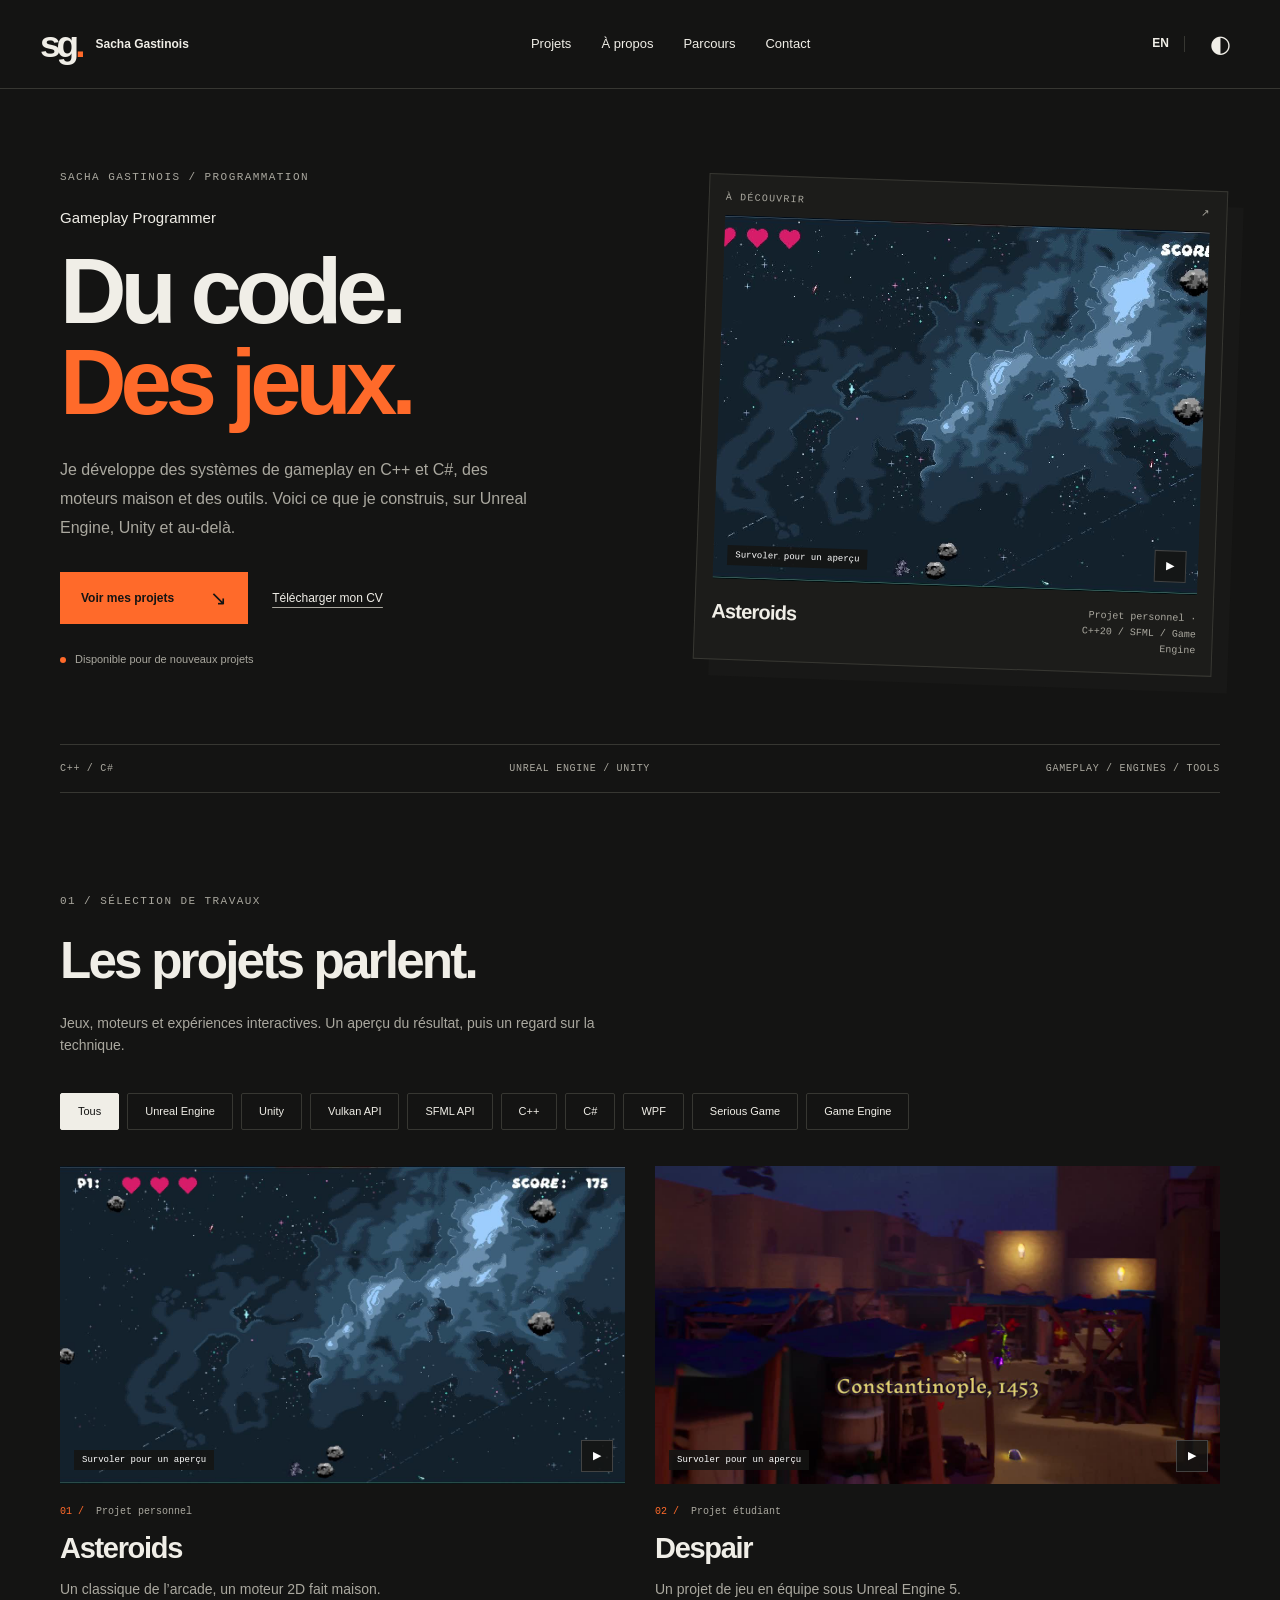
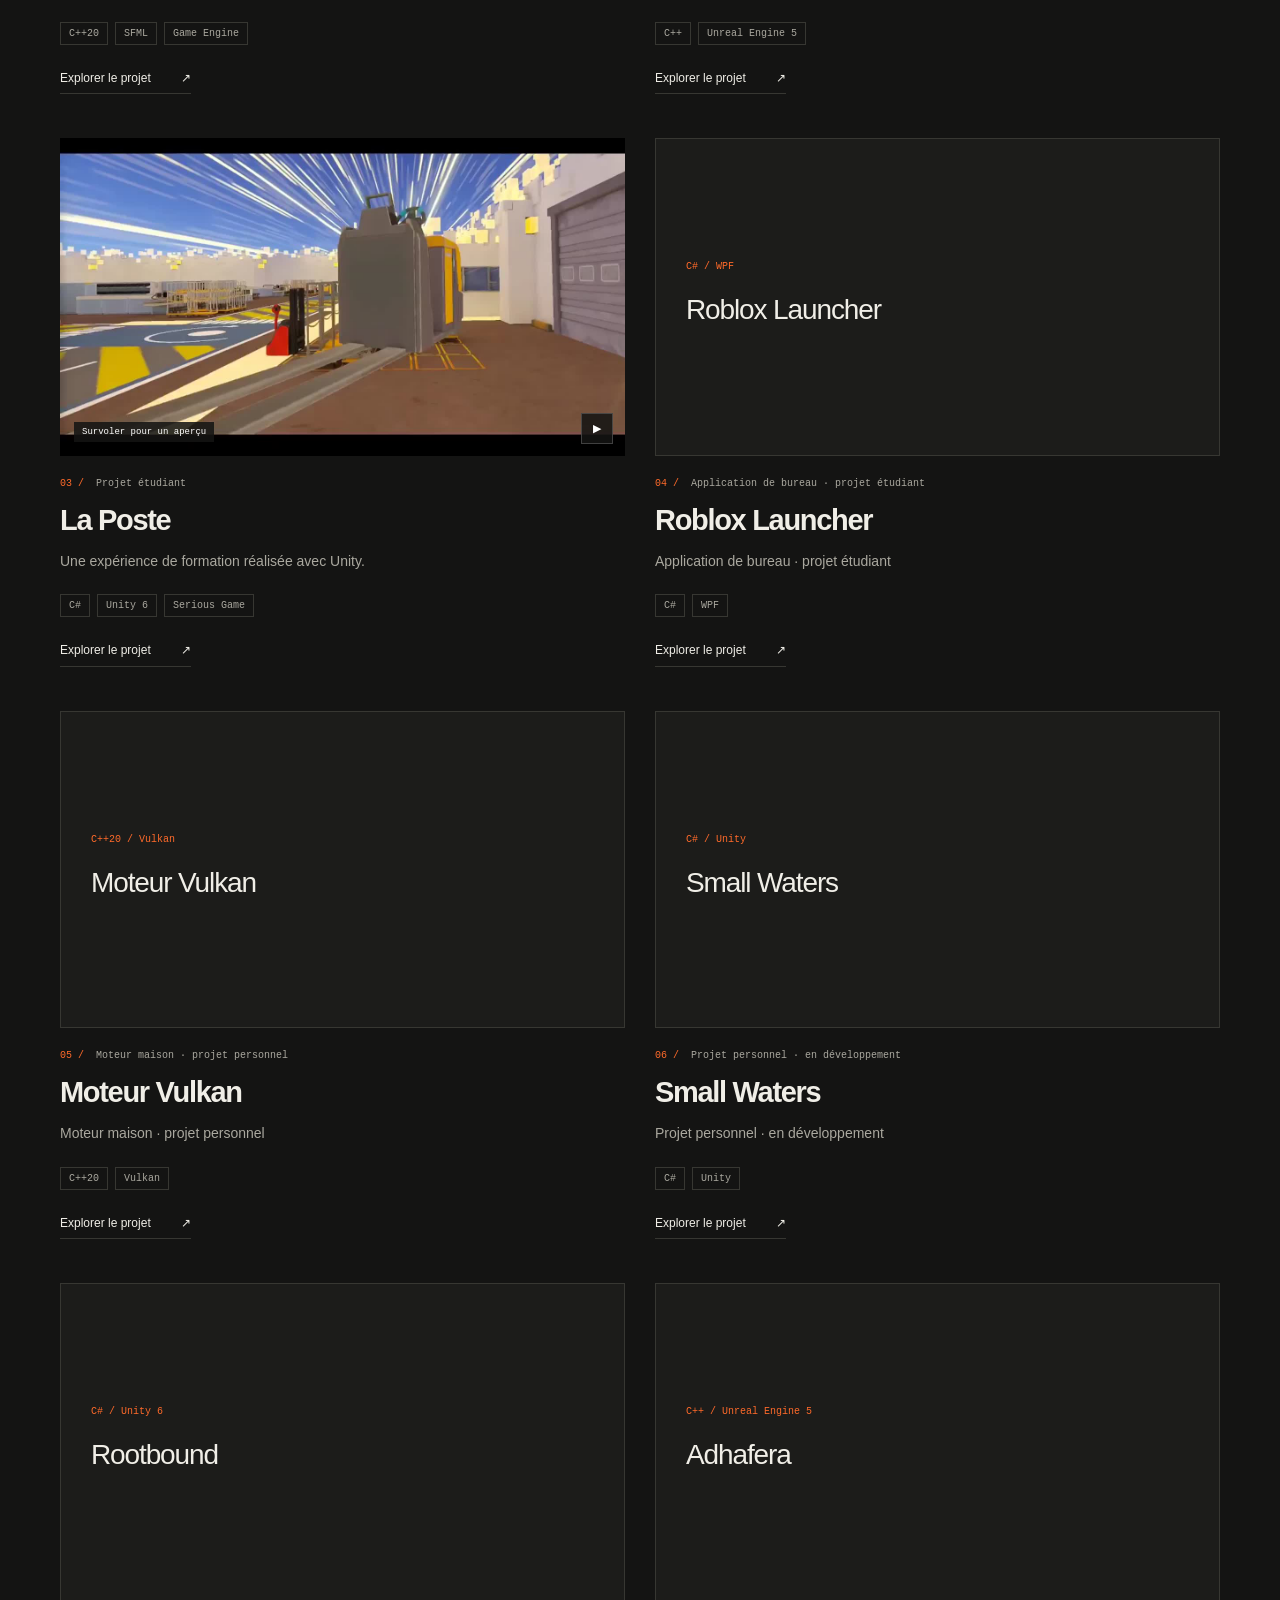
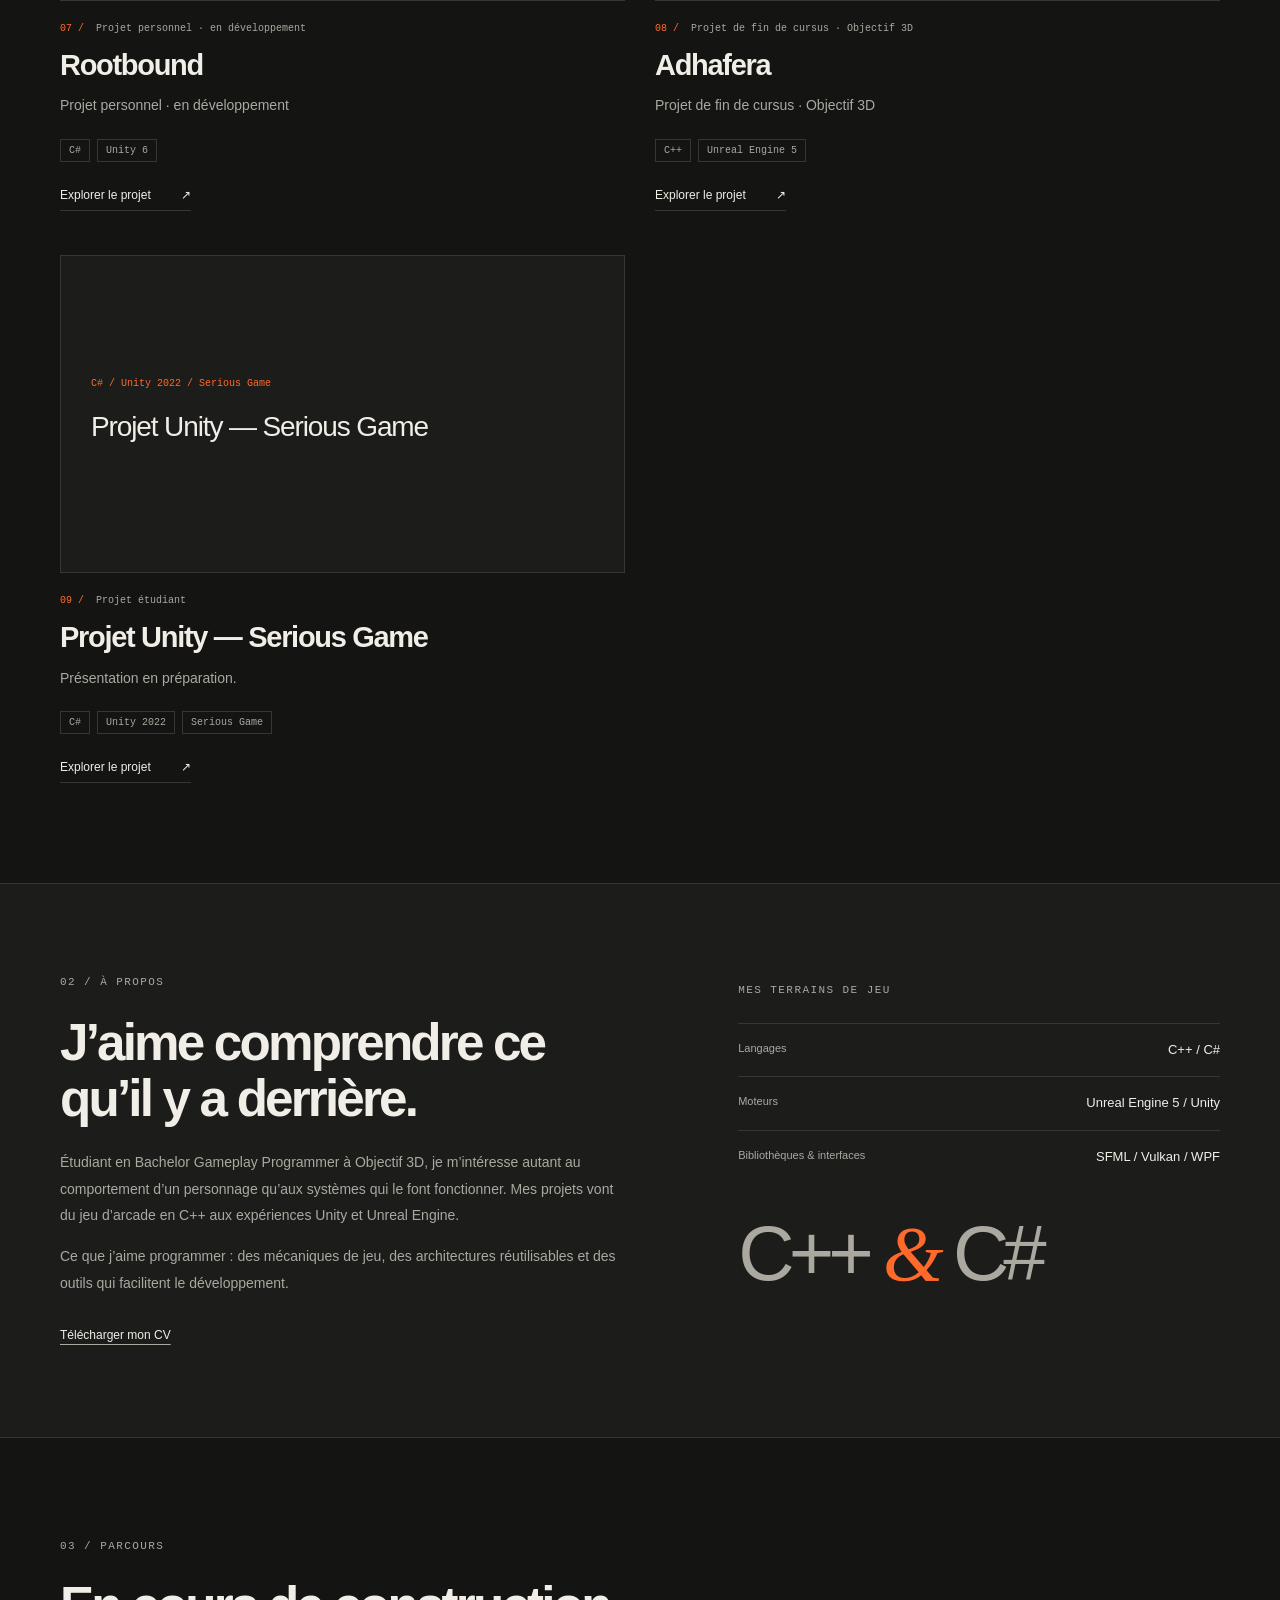
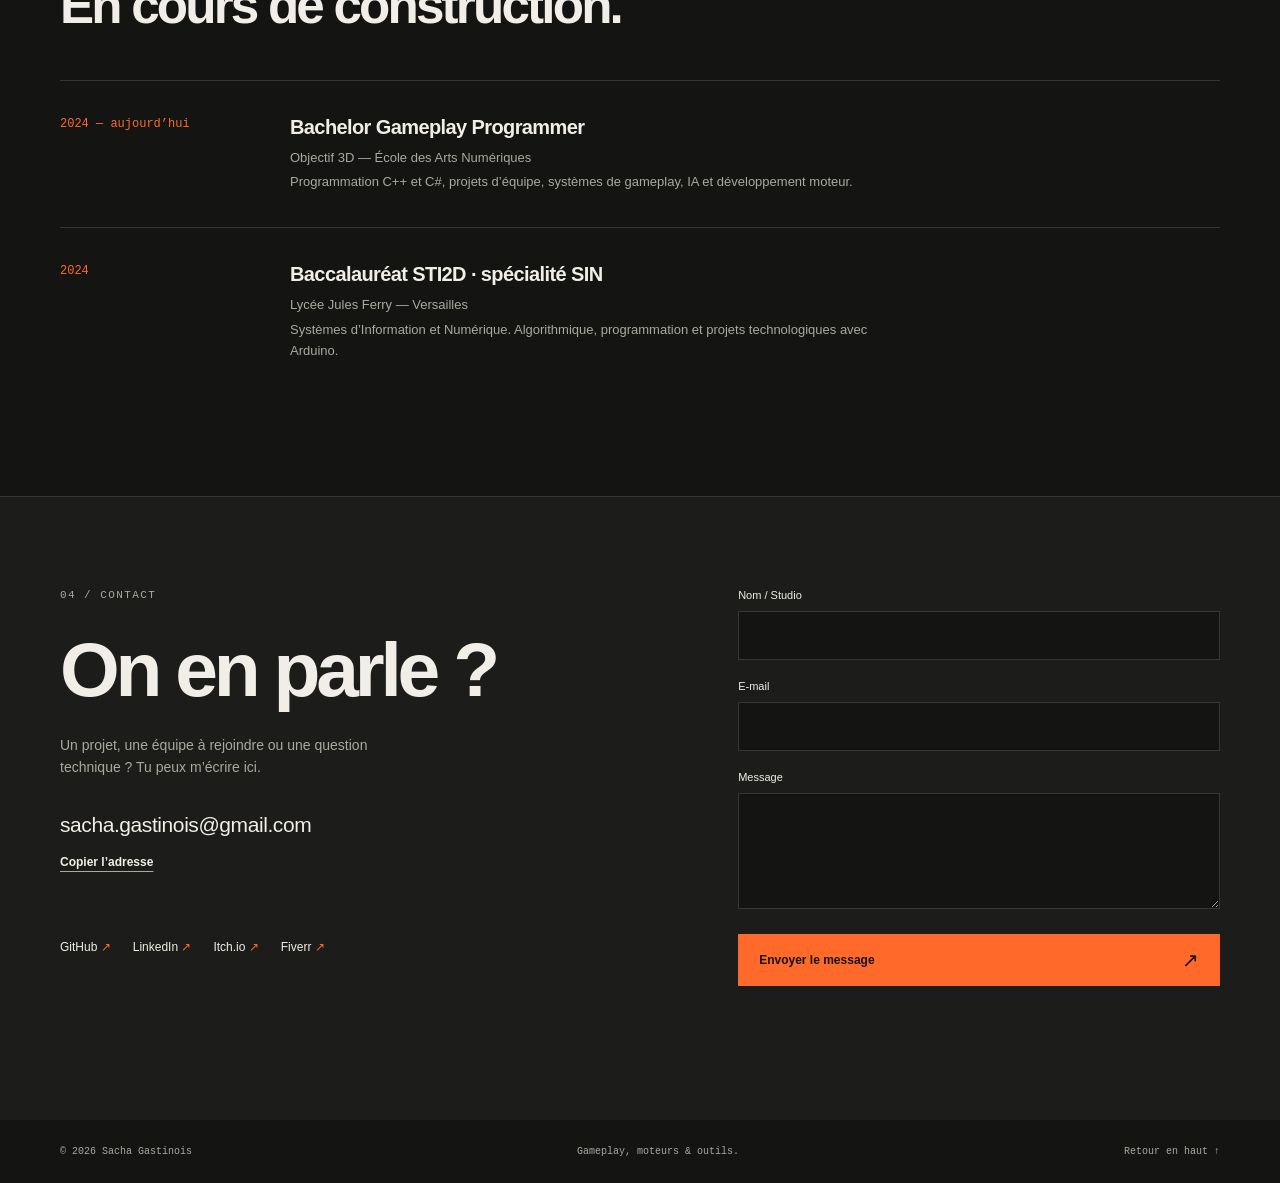
==== index.html @ d3c8d297 "Allow user-triggered video hover when reduced motion is enabled" ====
<!doctype html>
<html lang="fr" data-theme="dark">
<head>
  <meta charset="utf-8">
  <meta name="viewport" content="width=device-width,initial-scale=1">
  <meta name="color-scheme" content="dark light">
  <meta name="theme-color" content="#141413">
  <meta name="description" content="Sacha Gastinois, Gameplay Programmer. Projets C++, C#, Unreal Engine, Unity et moteurs maison.">
  <title>Sacha Gastinois — Gameplay Programmer</title>
  <link rel="icon" type="image/svg+xml" href="assets/favicon.svg">
  <script>try{const t=localStorage.getItem('portfolio-theme');if(t==='light'||t==='dark')document.documentElement.dataset.theme=t;}catch{}</script>
  <link rel="stylesheet" href="css/style.css?v=preview-4">
  <script src="js/previews.js?v=preview-4" defer></script>
  <script src="js/main.js?v=preview-4" defer></script>
</head>
<body>
  <a class="skip-link" href="#main" data-copy="skip">Aller au contenu</a>
  <header class="site-header">
    <a class="wordmark" href="#home" aria-label="Sacha Gastinois"><span class="monogram" aria-hidden="true">sg<span>.</span></span><span data-name>Sacha Gastinois</span></a>
    <nav class="desktop-nav" aria-label="Navigation"><a href="#projects" data-copy="navProjects">Projets</a><a href="#about" data-copy="navAbout">À propos</a><a href="#experience" data-copy="navExperience">Parcours</a><a href="#contact" data-copy="navContact">Contact</a></nav>
    <div class="header-controls"><button id="languageToggle" class="text-button" aria-label="Switch to English">EN</button><span class="control-divider" aria-hidden="true"></span><button id="themeToggle" class="icon-button" aria-label="Changer de thème">◐</button><button id="menuToggle" class="menu-button text-button" aria-expanded="false" aria-controls="mobileNav" aria-label="Ouvrir le menu">☰</button></div>
    <nav id="mobileNav" class="mobile-nav" aria-label="Navigation mobile" hidden><a href="#projects" data-copy="navProjects">Projets</a><a href="#about" data-copy="navAbout">À propos</a><a href="#experience" data-copy="navExperience">Parcours</a><a href="#contact" data-copy="navContact">Contact</a></nav>
  </header>
  <main id="main">
    <section id="home" class="hero wrap">
      <div class="hero-copy"><p class="eyebrow" data-copy="heroTop">Sacha Gastinois / Programmation</p><p class="role">Gameplay Programmer</p><h1><span data-copy="heroTitle">Du code.</span><br><span class="accent" data-copy="heroAccent">Des jeux.</span></h1><p class="hero-description" data-copy="heroDescription"></p><div class="hero-actions"><a class="button primary" href="#projects"><span data-copy="viewProjects">Voir mes projets</span><span aria-hidden="true">↘</span></a><a class="underlined cv-link" href="assets/files/Curriculum-Vitae-Sacha-Gastinois.pdf" target="_blank" rel="noopener" data-copy="cv">Télécharger mon CV</a></div><p class="availability"><span aria-hidden="true"></span><span data-copy="availability">Disponible pour de nouveaux projets</span></p></div>
      <div class="hero-feature"><div class="feature-caption"><span data-copy="featuredLabel">À découvrir</span><span aria-hidden="true">↗</span></div><div id="featuredMedia"></div><a id="featuredLink" class="feature-bottom" href="project.html?id=asteroid"><strong id="featuredTitle">Asteroids</strong><span id="featuredNote"></span></a></div>
      <div class="hero-strip"><span>C++ / C#</span><span>Unreal Engine / Unity</span><span>Gameplay / Engines / Tools</span></div>
    </section>
    <section id="projects" class="section wrap"><div class="section-heading"><p class="eyebrow" data-copy="projectsEyebrow"></p><h2 data-copy="projectsTitle"></h2><p class="section-intro" data-copy="projectsIntro"></p></div><div id="filters" class="filters" role="group"></div><p id="projectCount" class="sr-only" role="status"></p><div id="projectGrid" class="project-grid" aria-busy="true"></div><p id="emptyState" hidden data-copy="empty"></p></section>
    <section id="about" class="about-section"><div class="wrap about-grid"><div><p class="eyebrow" data-copy="aboutEyebrow"></p><h2 data-copy="aboutTitle"></h2><p data-copy="aboutText"></p><p data-copy="aboutText2"></p><a class="underlined cv-link" href="assets/files/Curriculum-Vitae-Sacha-Gastinois.pdf" target="_blank" rel="noopener" data-copy="cv"></a></div><aside class="toolkit"><p class="eyebrow" data-copy="skills"></p><div id="skills"></div><div class="toolkit-note" aria-hidden="true">C++<span>&</span>C#</div></aside></div></section>
    <section id="experience" class="section wrap"><p class="eyebrow" data-copy="experienceEyebrow"></p><h2 data-copy="experienceTitle"></h2><div id="timeline" class="timeline"></div></section>
    <section id="contact" class="contact-section"><div class="wrap contact-grid"><div><p class="eyebrow" data-copy="contactEyebrow"></p><h2 data-copy="contactTitle"></h2><p data-copy="contactText"></p><a id="emailLink" class="email-link" href="mailto:sacha.gastinois@gmail.com">sacha.gastinois@gmail.com</a><button id="copyEmail" class="text-button underlined" data-copy="copyEmail"></button><p id="copyStatus" class="status" role="status"></p><div id="socialLinks" class="social-links"></div></div><form id="contactForm"><label for="name" data-copy="name"></label><input id="name" name="name" autocomplete="name" required maxlength="120"><label for="email" data-copy="email"></label><input id="email" name="_replyto" type="email" autocomplete="email" required maxlength="254"><label for="message" data-copy="message"></label><textarea id="message" name="message" rows="4" required maxlength="10000"></textarea><button class="button primary" type="submit"><span id="sendLabel" data-copy="send"></span><span aria-hidden="true">↗</span></button><p id="formStatus" class="status" role="status"></p></form></div></section>
  </main>
  <footer class="wrap"><span>© <span id="year">2026</span> <span data-name>Sacha Gastinois</span></span><span data-copy="footer"></span><a href="#home" data-copy="backTop"></a></footer>
  <noscript><div class="noscript">Active JavaScript pour afficher les projets et le contenu. / Enable JavaScript to view the projects. <a href="https://github.com/SachaGastinois">GitHub</a> · <a href="mailto:sacha.gastinois@gmail.com">Contact</a></div></noscript>
</body>
</html>
---- css/style.css ----
@charset "UTF-8";
:root{color-scheme:dark;--bg:#141413;--surface:#1c1c1a;--text:#f0eee7;--muted:#aaa89f;--line:#373732;--accent:#ff6a2a;--ink:#141413;--max:1240px;font-family:Arial,Helvetica,sans-serif;font-synthesis:none;scroll-behavior:smooth;scroll-padding-top:100px}
:root[data-theme=light]{color-scheme:light;--bg:#f5f2e9;--surface:#eae6dc;--text:#20201c;--muted:#636159;--line:#d1cdc2;--accent:#b83b08;--ink:#fff}
*{box-sizing:border-box}body{margin:0;background:var(--bg);color:var(--text);line-height:1.6}a{color:inherit;text-decoration:none}button,input,textarea{font:inherit}button,a,input,textarea{-webkit-tap-highlight-color:transparent}button{cursor:pointer;color:inherit}button:disabled{cursor:wait;opacity:.6}button{border:0}img,video{display:block;max-width:100%}button:focus-visible,a:focus-visible,input:focus-visible,textarea:focus-visible{outline:2px solid var(--accent);outline-offset:5px}::selection{background:var(--accent);color:var(--ink)}[hidden]{display:none!important}.wrap{max-width:var(--max);margin-inline:auto;padding-inline:40px}.eyebrow{font:11px/1.5 'Courier New',monospace;text-transform:uppercase;letter-spacing:.13em;color:var(--muted);margin:0 0 24px}.accent{color:var(--accent)}.site-header{max-width:1440px;margin:auto;padding:24px 40px;display:flex;align-items:center;justify-content:space-between;gap:24px;border-bottom:1px solid var(--line);position:relative;z-index:5}.wordmark{display:flex;align-items:center;gap:14px;font-size:12px;font-weight:700;line-height:1.2}.monogram{font-size:37px;letter-spacing:-4px;line-height:1}.monogram span{color:var(--accent)}.desktop-nav{display:flex;gap:30px;font-size:13px}.desktop-nav a:hover,.social-links a:hover{color:var(--accent)}.header-controls{display:flex;align-items:center;gap:15px}.text-button{background:none;padding:6px 0;font-size:12px;font-weight:700}.icon-button{background:transparent;font-size:24px;width:40px;height:40px;display:grid;place-items:center}.icon-button:hover{color:var(--accent)}.control-divider{height:16px;width:1px;background:var(--line)}.menu-button{display:none}.mobile-nav{position:absolute;top:100%;left:0;right:0;padding:24px 28px;background:var(--bg);border-bottom:1px solid var(--line)}.mobile-nav a{display:block;padding:12px 0}.hero{padding-top:80px;display:grid;grid-template-columns:1.1fr 1fr;column-gap:70px;align-items:center}.hero .eyebrow{margin-bottom:20px}.role{font-size:15px;margin:0 0 16px}.hero h1{font-size:clamp(60px,7.2vw,102px);line-height:.99;letter-spacing:-.065em;font-weight:700;margin:0 0 28px}.hero-description{font-size:16px;color:var(--muted);max-width:470px;line-height:1.8;margin:0 0 30px}.hero-actions{display:flex;gap:24px;align-items:center;flex-wrap:wrap}.button{display:inline-flex;align-items:center;justify-content:space-between;gap:36px;padding:15px 20px;font-size:12px;font-weight:700;min-height:48px;border:1px solid var(--line);background:transparent}.button.primary{background:var(--accent);color:var(--ink);border-color:var(--accent)}.button:hover{filter:brightness(1.12)}.button span[aria-hidden]{font-size:20px;line-height:1}.underlined{font-size:12px;text-decoration:underline;text-underline-offset:5px;text-decoration-color:var(--muted)}.underlined:hover{text-decoration-color:var(--accent);color:var(--accent)}.availability{display:flex;gap:9px;align-items:center;color:var(--muted);font-size:11px;margin-top:27px}.availability>span:first-child{width:6px;height:6px;border-radius:100%;background:var(--accent);flex-shrink:0}.hero-feature{display:block;transform:rotate(2deg);background:var(--surface);border:1px solid var(--line);padding:16px;box-shadow:16px 16px 0 color-mix(in srgb,var(--surface) 60%,transparent);transition:transform .25s}.hero-feature:hover{transform:rotate(0deg)}.feature-caption{display:flex;justify-content:space-between;align-items:center;padding:0 0 12px;font:10px 'Courier New',monospace;text-transform:uppercase;letter-spacing:.12em;color:var(--muted)}.hero-feature img{width:100%;height:auto;aspect-ratio:4/3;object-fit:cover;object-position:center}.feature-bottom{display:flex;justify-content:space-between;align-items:flex-start;gap:12px;padding-top:16px}.feature-bottom strong{font-size:20px;letter-spacing:-.04em}.feature-bottom>span{font:10px/1.6 'Courier New',monospace;color:var(--muted);max-width:140px;text-align:right}.hero-strip{grid-column:1/-1;margin-top:64px;border-block:1px solid var(--line);padding:18px 0;display:flex;justify-content:space-between;gap:20px;font:10px 'Courier New',monospace;text-transform:uppercase;letter-spacing:.07em;color:var(--muted)}.section{padding-top:100px;padding-bottom:100px}h2{font-size:clamp(32px,4vw,52px);letter-spacing:-.055em;line-height:1.1;font-weight:600;margin:0 0 22px}.section-intro{color:var(--muted);font-size:14px;max-width:560px}.filters{display:flex;flex-wrap:wrap;gap:8px;margin:36px 0}.filter{padding:9px 17px;border:1px solid var(--line);border-radius:2px;font-size:11px;background:transparent}.filter:hover{border-color:var(--accent)}.filter[aria-pressed=true]{background:var(--text);color:var(--bg);border-color:var(--text)}.project-grid{display:grid;grid-template-columns:repeat(2,minmax(0,1fr));gap:44px 30px}.project-card:first-child{grid-column:1/-1;display:grid;grid-template-columns:1.65fr 1fr;gap:36px;align-items:center}.project-media{position:relative;aspect-ratio:16/9;background:#0c0c0c;overflow:hidden}.project-media img,.project-media video{width:100%;height:100%;object-fit:cover}.project-media video{position:absolute;inset:0;opacity:0;pointer-events:none}.project-media.is-playing video{opacity:1}.project-image-link{position:absolute;inset:0;width:100%;background:transparent;display:block;z-index:1}.preview-toggle{position:absolute;bottom:12px;right:12px;background:#141413dc;color:#fff;border:1px solid #7777;padding:6px 11px;font-size:11px;z-index:2}.preview-hint{position:absolute;bottom:14px;left:14px;color:#fff;background:#141413dc;padding:5px 8px;font:9px 'Courier New',monospace;pointer-events:none}.project-copy{padding-top:20px}.project-card:first-child .project-copy{padding-top:0}.project-meta{display:flex;align-items:center;gap:12px;font:10px/1.5 'Courier New',monospace;color:var(--muted);margin-bottom:12px}.project-number{color:var(--accent)}.project-title{font-size:29px;letter-spacing:-.045em;margin:0 0 12px;line-height:1.2}.project-title button{background:none;text-align:left;padding:0;font:inherit}.project-title button:hover{color:var(--accent)}.project-summary{font-size:14px;color:var(--muted);max-width:390px;margin:0 0 22px}.tags{display:flex;gap:7px;flex-wrap:wrap}.tag{font:10px 'Courier New',monospace;padding:5px 8px;border:1px solid var(--line);color:var(--muted)}.project-open{margin-top:24px;padding:0 0 5px;background:none;border-bottom:1px solid var(--line);font-size:12px;display:inline-flex;gap:30px}.project-open:hover{color:var(--accent);border-color:var(--accent)}.workbench-heading{border-top:1px solid var(--line);margin-top:65px;padding-top:30px;display:flex;align-items:baseline;justify-content:space-between;gap:20px}.workbench-heading h3{font-size:18px;font-weight:500;margin:0}.workbench-heading p{font-size:12px;color:var(--muted)}.other-project{padding:22px 0;border-bottom:1px solid var(--line);display:grid;grid-template-columns:1fr 1.3fr 1fr;gap:20px;align-items:center}.other-project h4{font-size:15px;margin:0;font-weight:500}.other-project p{font-size:11px;color:var(--muted);margin:0}.other-project .tags{justify-content:flex-end}.about-section{padding:90px 0;background:var(--surface);border-block:1px solid var(--line)}.about-grid{display:grid;grid-template-columns:1.2fr 1fr;gap:100px}.about-grid h2{max-width:540px}.about-grid p:not(.eyebrow){font-size:14px;color:var(--muted);max-width:560px;line-height:1.9}.about-grid .cv-link{display:inline-block;margin-top:16px}.toolkit{padding-top:8px}.skill-row{border-top:1px solid var(--line);padding:16px 0;display:flex;justify-content:space-between;gap:20px;font-size:13px}.skill-row>span{font-size:11px;color:var(--muted)}.skill-row strong{font-weight:400;text-align:right}.toolkit-note{font-size:78px;letter-spacing:-.075em;line-height:1;margin-top:30px;color:var(--muted)}.toolkit-note span{color:var(--accent);font-family:Georgia,serif;font-style:italic;font-weight:400;margin-inline:15px}.timeline{margin-top:45px}.timeline-item{display:grid;grid-template-columns:190px 1fr;gap:40px;border-top:1px solid var(--line);padding:30px 0}.timeline-date{color:var(--accent);font:12px 'Courier New',monospace;padding-top:6px}.timeline-item h3{font-size:20px;letter-spacing:-.03em;margin:0 0 5px}.timeline-item p{font-size:13px;color:var(--muted);margin:4px 0;max-width:620px}.contact-section{border-top:1px solid var(--line);padding:90px 0;background:var(--surface)}.contact-grid{display:grid;grid-template-columns:1.2fr 1fr;gap:100px}.contact-grid h2{font-size:clamp(44px,6vw,78px)}.contact-grid p:not(.eyebrow){font-size:14px;color:var(--muted);max-width:370px}.email-link{display:block;font-size:clamp(15px,2vw,21px);margin:30px 0 5px;letter-spacing:-.02em;overflow-wrap:anywhere}.social-links{display:flex;flex-wrap:wrap;gap:22px;margin-top:28px;font-size:12px}.social-links a::after{content:' ↗';color:var(--accent)}form label{display:block;font-size:11px;margin-bottom:7px}input,textarea{width:100%;background:var(--bg);border:1px solid var(--line);border-radius:0;color:var(--text);padding:12px;margin-bottom:18px;font-size:14px;resize:vertical}form .button{width:100%}.status{min-height:20px;font-size:12px!important}.contact-grid .status{margin-top:12px}footer{display:flex;justify-content:space-between;gap:20px;padding-block:26px;font:10px 'Courier New',monospace;color:var(--muted)}dialog{width:min(1000px,calc(100% - 32px));max-height:90dvh;background:var(--bg);color:var(--text);border:1px solid var(--line);padding:0;overscroll-behavior:contain}dialog::backdrop{background:#000b;backdrop-filter:blur(6px)}.dialog-toolbar{position:sticky;top:0;z-index:5;background:var(--bg);padding:10px 24px;display:flex;align-items:center;justify-content:space-between;border-bottom:1px solid var(--line)}.dialog-toolbar .eyebrow{margin:0}#dialogContent{padding:30px}.dialog-title{font-size:42px;letter-spacing:-.05em;line-height:1.1;margin:12px 0 20px}.dialog-description{font-size:15px;color:var(--muted);white-space:pre-line;max-width:760px}.dialog-video{width:100%;max-height:60dvh;background:#000;margin:28px 0}.dialog-links{display:flex;flex-wrap:wrap;gap:12px;padding-top:26px}.detail-section{border-top:1px solid var(--line);padding-top:30px;margin-top:35px}.detail-section h3{font-size:22px;letter-spacing:-.03em}.detail-section p{font-size:14px;line-height:1.9;color:var(--muted);white-space:pre-line}.detail-section img{width:100%;height:auto;background:#fff;padding:8px;margin-top:24px}.sr-only{position:absolute;width:1px;height:1px;padding:0;margin:-1px;overflow:hidden;clip:rect(0,0,0,0);white-space:nowrap;border:0}.skip-link{position:fixed;left:16px;top:-100px;z-index:99;background:var(--accent);color:var(--ink);padding:12px}.skip-link:focus{top:16px}.noscript{padding:30px;text-align:center}.error-panel{grid-column:1/-1;padding:24px;border:1px solid var(--line)}
@media(min-width:1500px){.hero{padding-top:100px}.hero-strip{margin-top:85px}}
@media(max-width:1000px){.hero{gap:40px;padding-top:65px}.hero h1{font-size:76px}.hero-description{font-size:14px}.hero-feature{padding:12px}.feature-bottom{flex-direction:column;gap:2px}.feature-bottom>span{text-align:left;max-width:none}.about-grid,.contact-grid{gap:50px}.hero-strip{margin-top:50px}.project-card:first-child{gap:25px}.project-title{font-size:26px}}
@media(max-width:740px){.wrap{padding-inline:24px}.site-header{padding:18px 24px}.desktop-nav{display:none}.menu-button{display:block}.hero{padding-top:46px;grid-template-columns:1fr;gap:40px}.hero h1{font-size:clamp(62px,12vw,90px)}.hero-description{max-width:520px;font-size:15px}.hero-feature{transform:none;max-width:540px;box-shadow:8px 8px 0 var(--surface)}.hero-feature:hover{transform:none}.hero-feature img{aspect-ratio:16/9}.feature-bottom{flex-direction:row}.feature-bottom>span{max-width:160px;text-align:right}.hero-strip{margin-top:8px;flex-wrap:wrap;justify-content:flex-start;font-size:9px;gap:12px 24px}.section{padding-block:65px}.project-grid{grid-template-columns:1fr;gap:40px}.project-card:first-child{display:block;grid-column:auto}.project-card:first-child .project-copy{padding-top:20px}.project-title{font-size:29px}.project-summary{max-width:none}.filters{margin:25px 0}.filter{padding:9px 12px}.workbench-heading{display:block;margin-top:45px}.other-project{grid-template-columns:1fr auto;gap:8px 16px}.other-project p{grid-column:1/-1;grid-row:2}.other-project .tags{max-width:190px}.about-section,.contact-section{padding-block:65px}.about-grid,.contact-grid{grid-template-columns:1fr;gap:40px}.toolkit-note{display:none}.timeline-item{grid-template-columns:1fr;gap:10px;padding-block:24px}.timeline-date{padding-top:0}footer{flex-wrap:wrap;font-size:9px}footer>span:nth-child(2){display:none}.preview-hint{display:none}#dialogContent{padding:22px}.dialog-title{font-size:34px}.dialog-toolbar{padding-inline:16px}}
@media(prefers-reduced-motion:reduce){:root{scroll-behavior:auto}*,*::before,*::after{transition:none!important;animation:none!important}.hero-feature{transform:none}}

/* Project gallery and dedicated project documents. */
.project-grid .project-card:first-child{display:block;grid-column:auto}
.project-grid .project-card:first-child .project-copy{padding-top:20px}
.project-title a:hover{color:var(--accent)}
.project-placeholder{height:100%;min-height:220px;display:flex;flex-direction:column;justify-content:center;gap:16px;padding:30px;background:var(--surface);border:1px solid var(--line)}
.project-placeholder span{font:10px 'Courier New',monospace;color:var(--accent)}
.project-placeholder strong{font-size:28px;letter-spacing:-.04em;font-weight:500}
.project-media .project-image-link{height:100%;inset:0}
.project-page{padding-top:45px;padding-bottom:80px;min-height:70vh}
.project-page-heading{padding-top:55px;max-width:900px}
.project-page h1{font-size:clamp(40px,7vw,84px);letter-spacing:-.06em;line-height:1.05;margin:0 0 25px}
.project-lead{font-size:18px;line-height:1.8;color:var(--muted);margin:30px 0 40px;white-space:pre-line}
.project-video,.project-cover{width:100%;max-height:75vh;object-fit:contain;background:#090909}
.project-page .detail-section{max-width:1000px;margin:60px auto 0}
.project-page .detail-section h2{font-size:30px}
.content-note{padding:26px;margin-top:40px;border-left:2px solid var(--accent);background:var(--surface)}
.content-note h2{font-size:20px;margin-bottom:12px}.content-note p{color:var(--muted);font-size:14px;margin:0}
.project-page-nav{display:flex;justify-content:space-between;gap:24px;border-top:1px solid var(--line);padding-top:28px;margin-top:60px;flex-wrap:wrap}

.hero-feature .project-media{aspect-ratio:4/3}
.hero-feature .project-media img{height:100%;aspect-ratio:auto;object-fit:cover}
.preview-feedback{position:absolute;bottom:48px;left:12px;right:12px;z-index:3;padding:8px 10px;background:#141413ed;color:#fff;font-size:11px;pointer-events:none}
.preview-feedback:empty{display:none}
@media(max-width:740px){.hero-feature .project-media{aspect-ratio:16/9}}
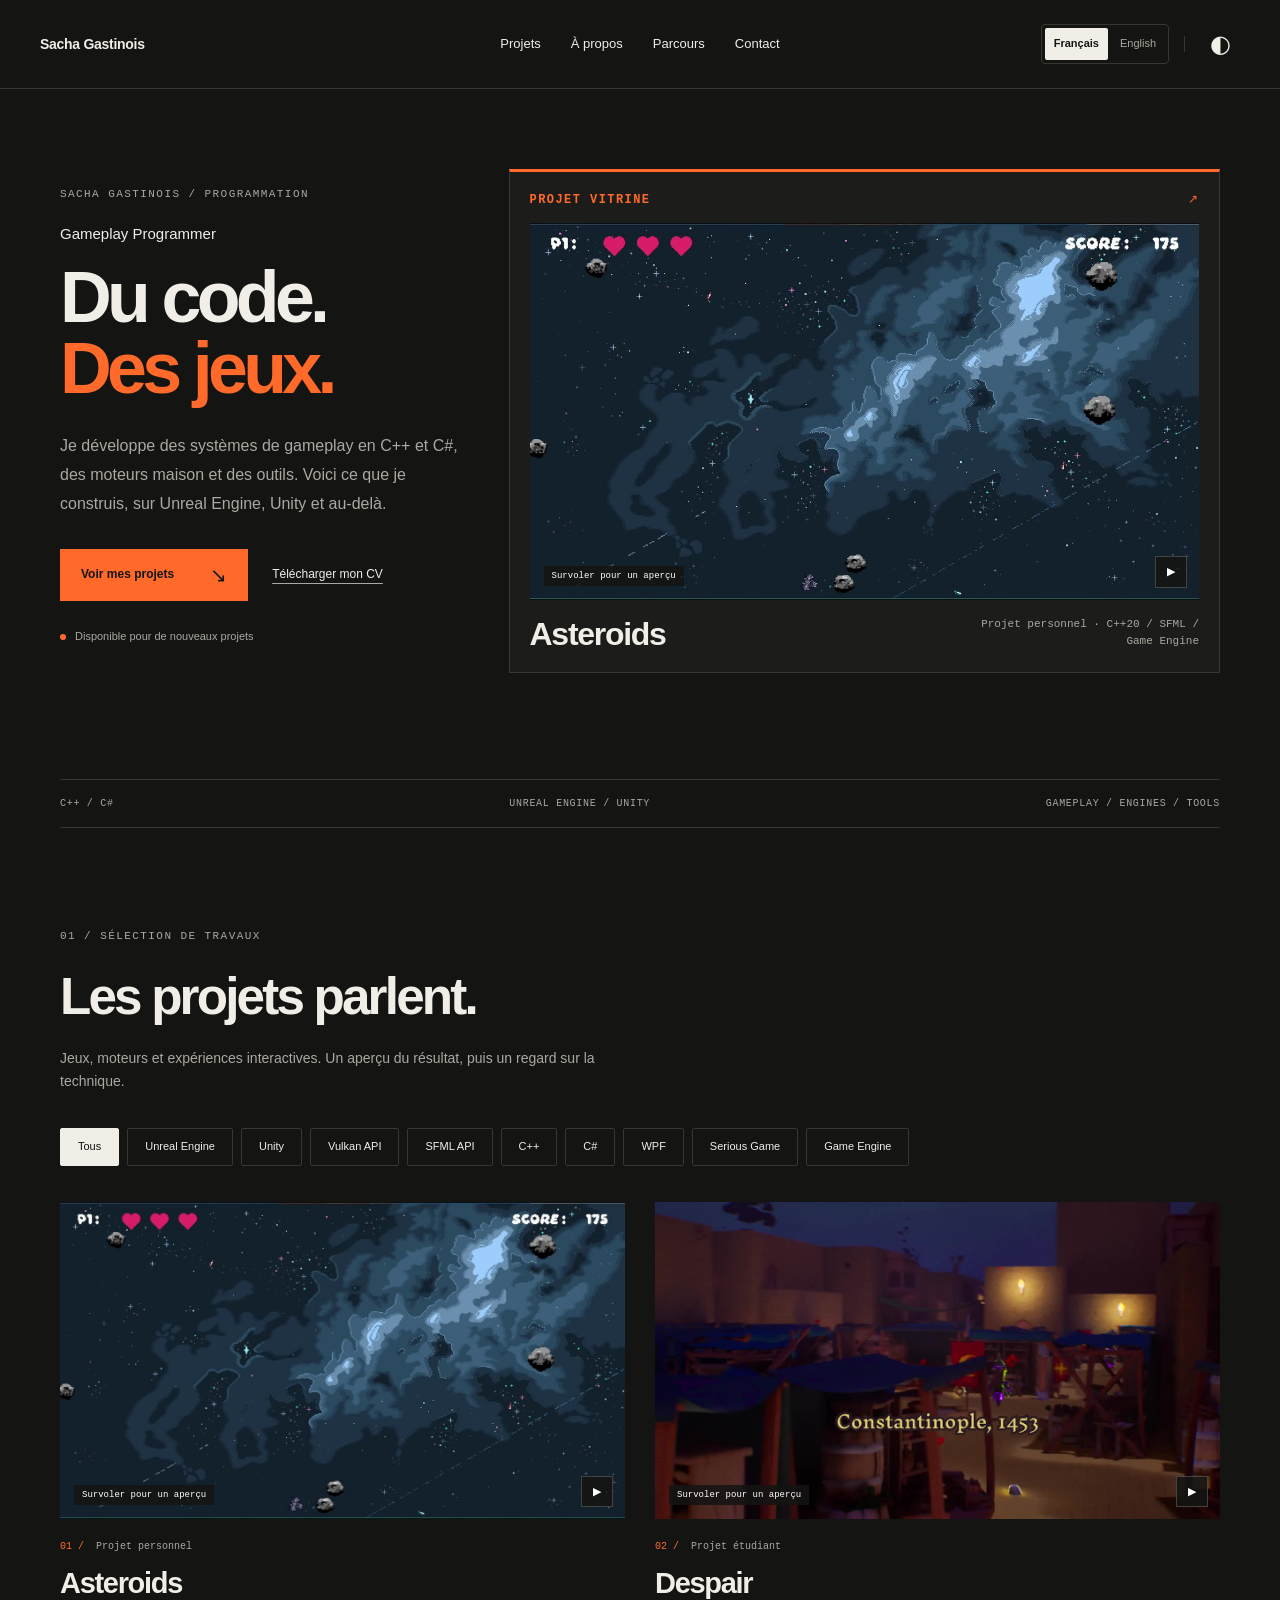
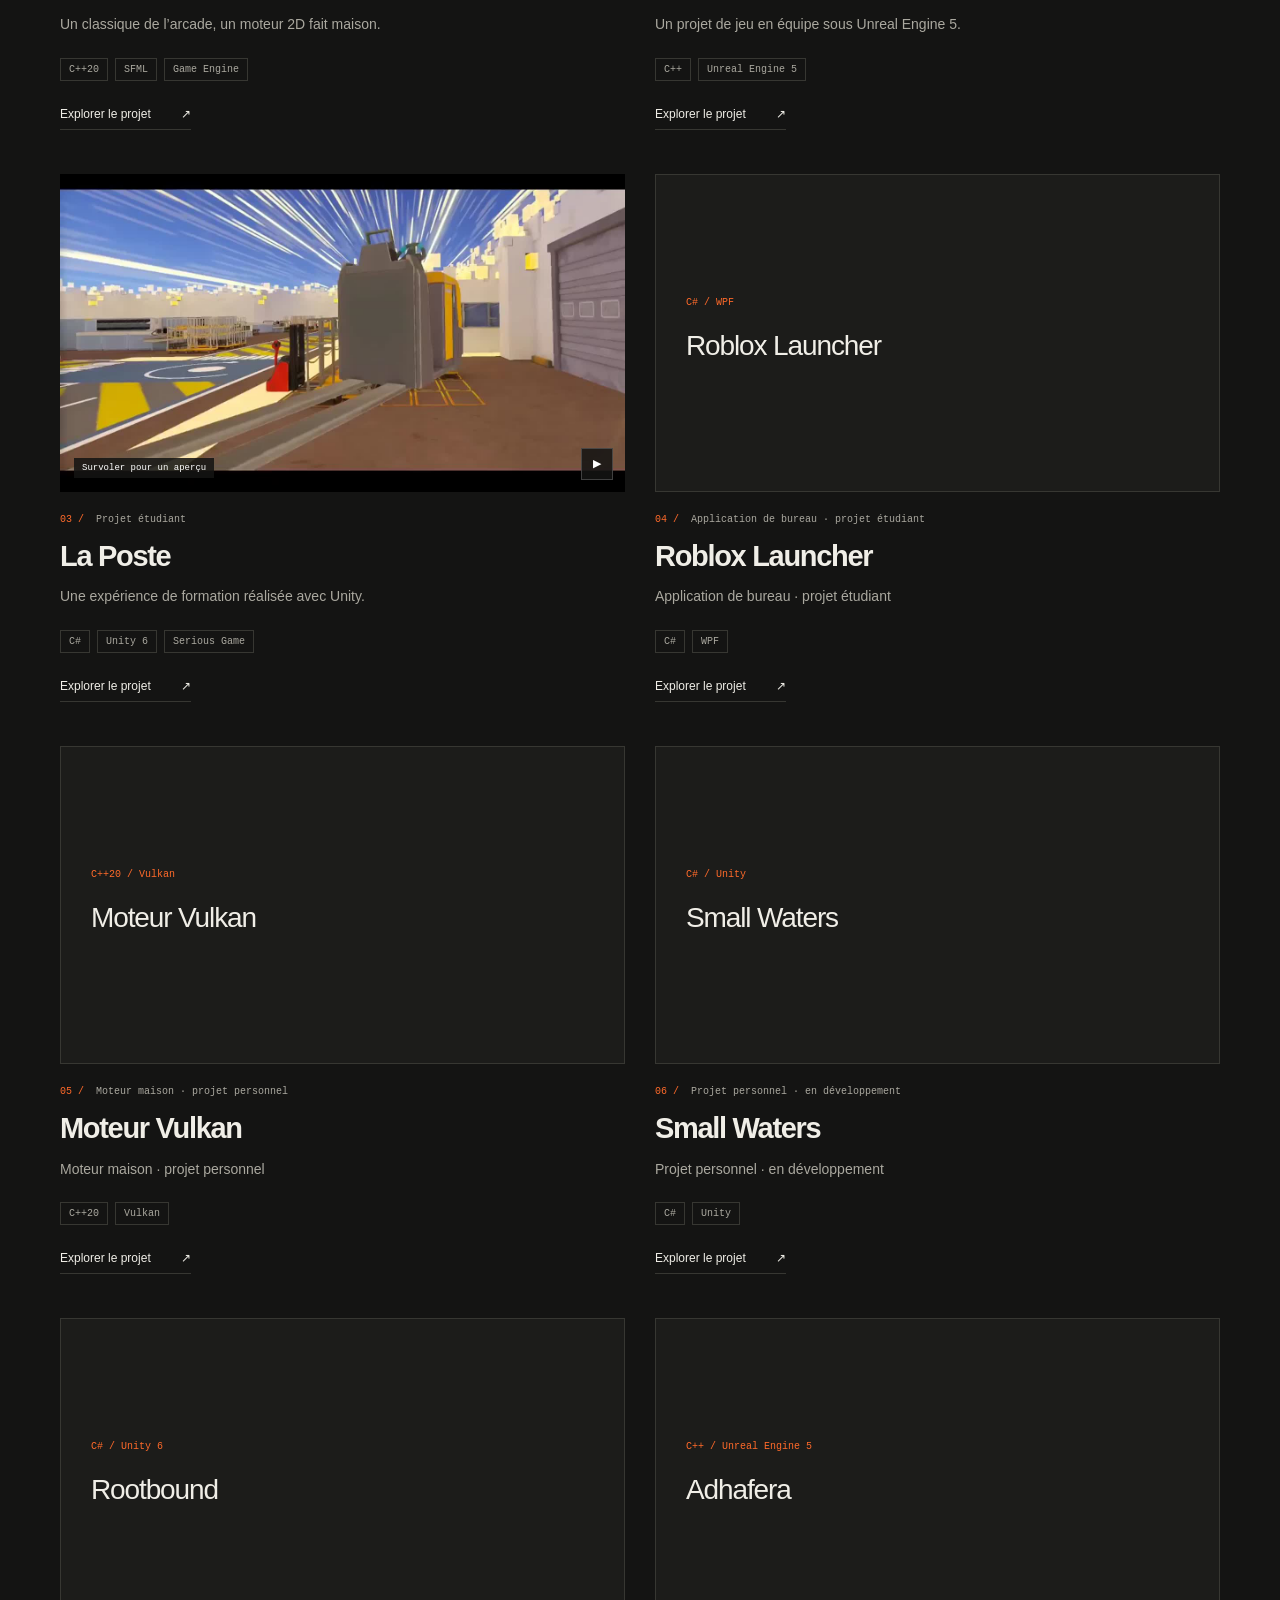
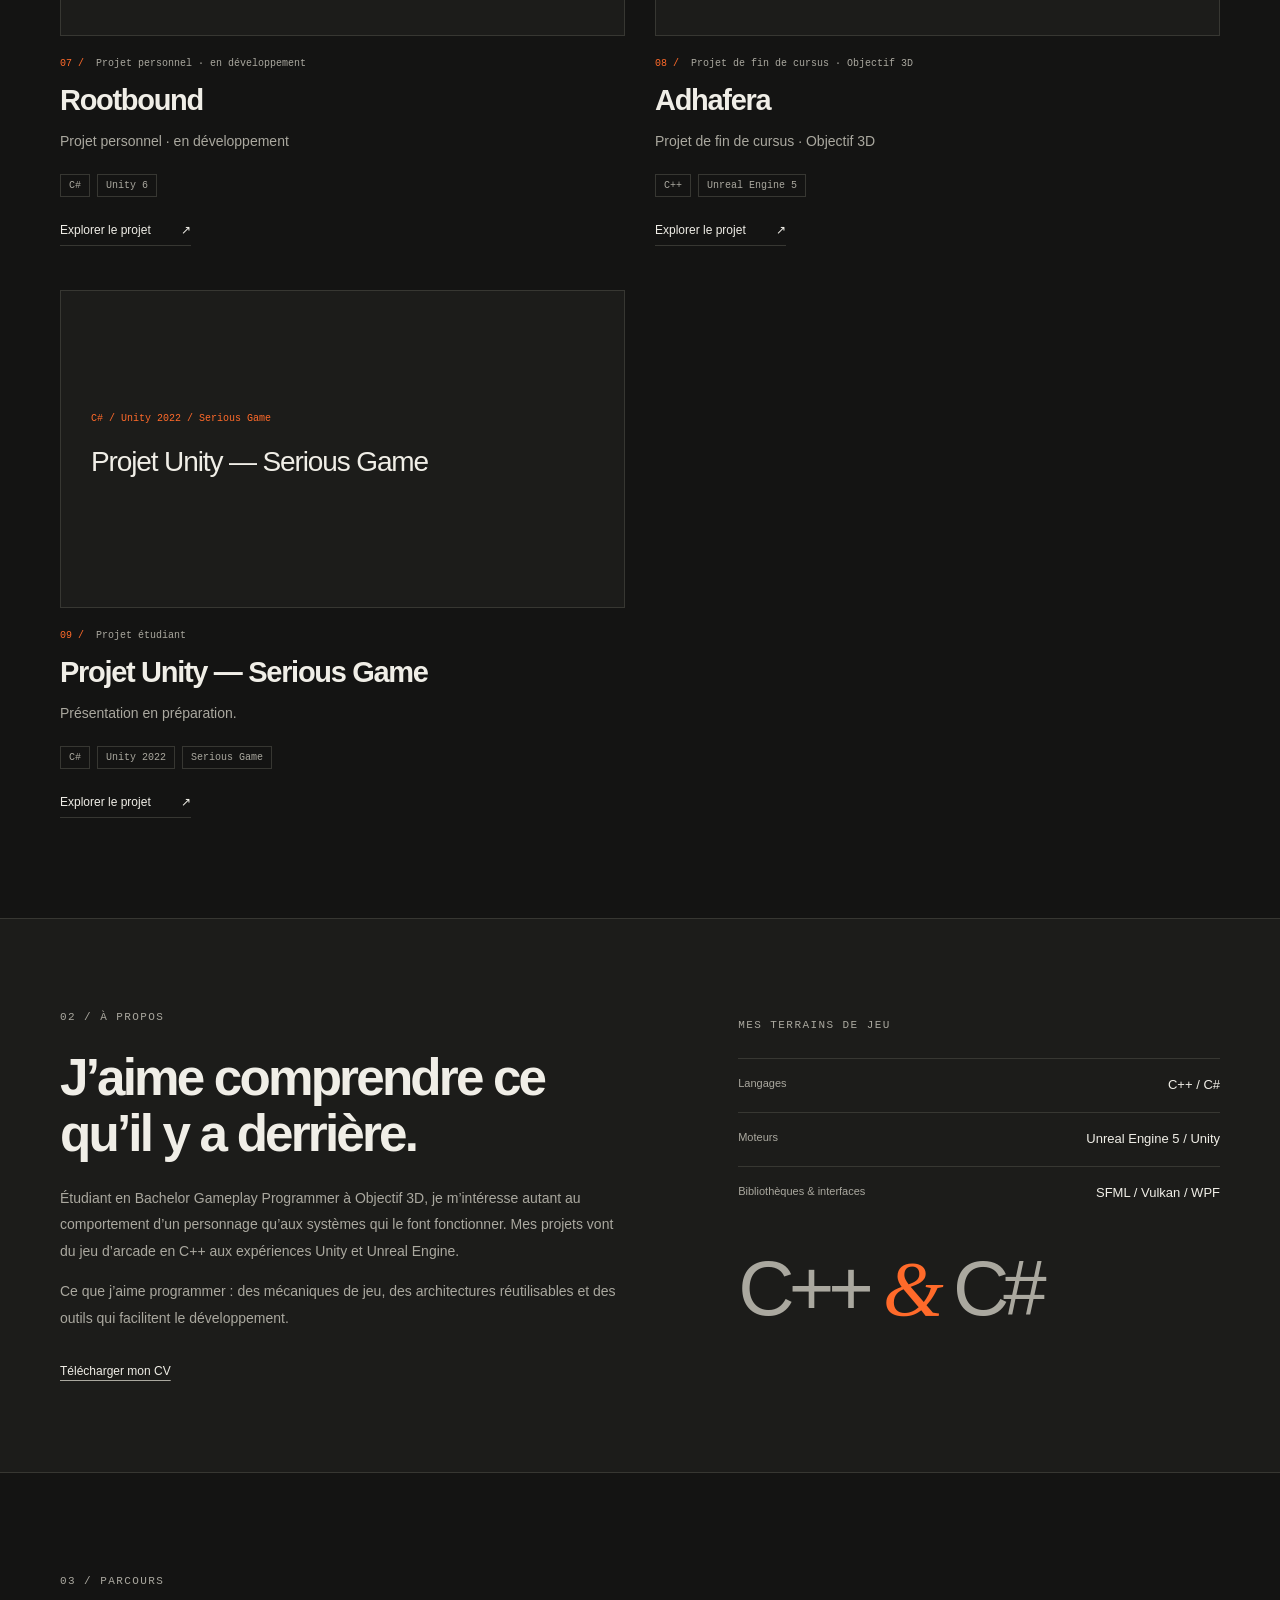
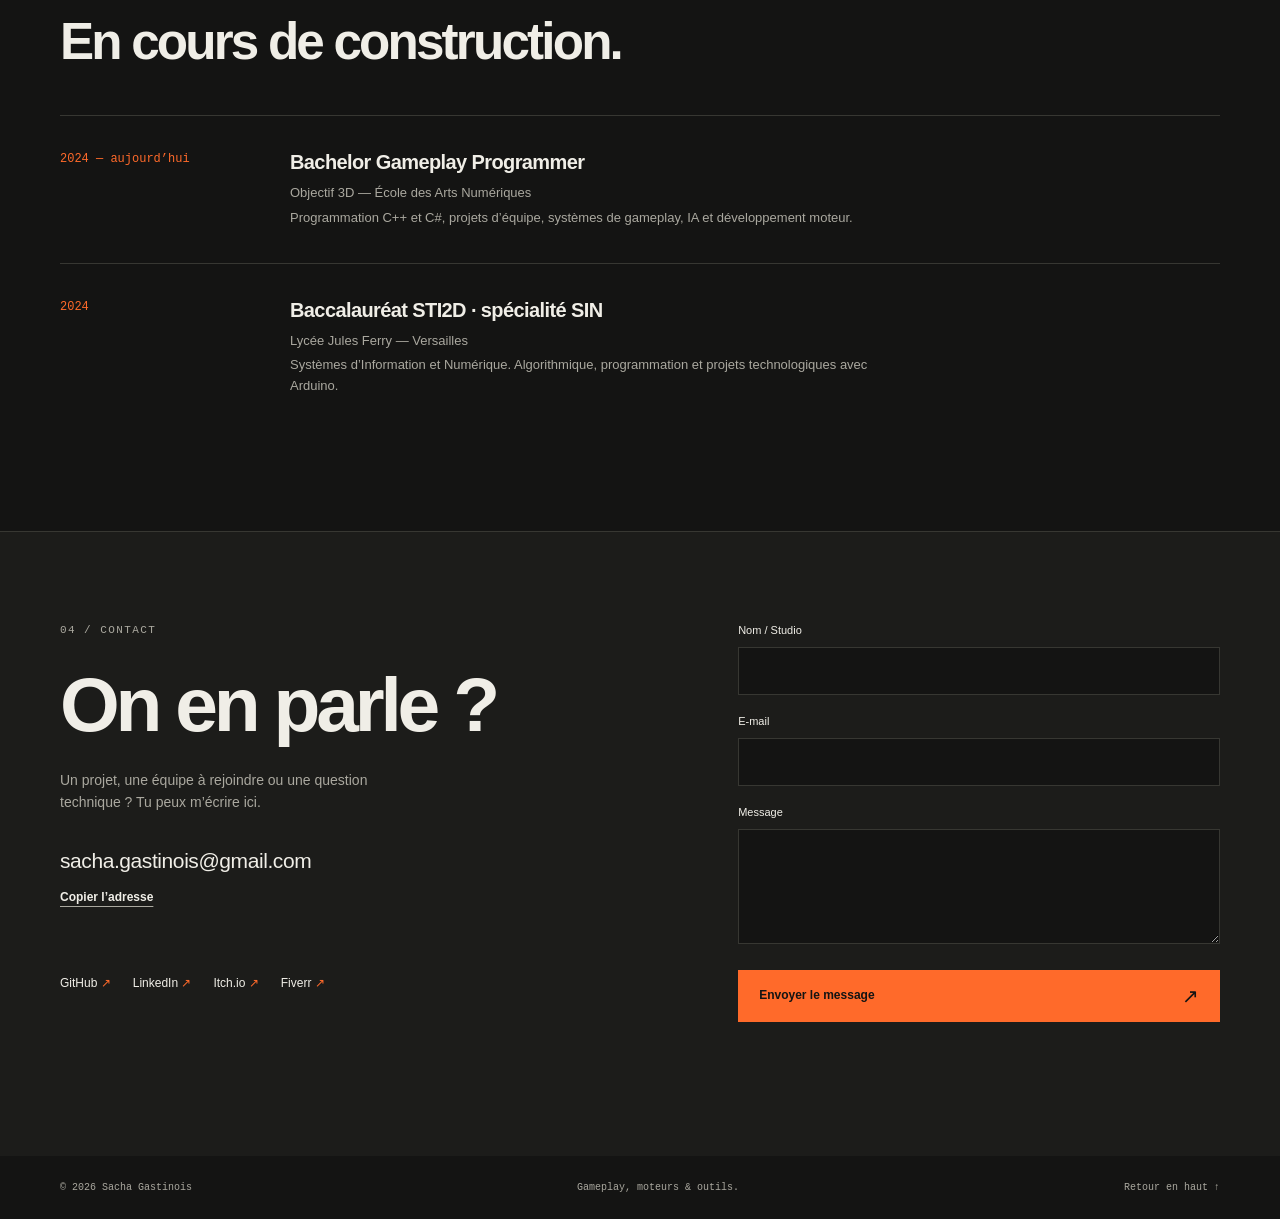
==== commit 3bcc495f: "Add flexible project content blocks and emphasize showcase with clearer navigation" ====
--- a/index.html
+++ b/index.html
@@ -9,16 +9,16 @@
   <title>Sacha Gastinois — Gameplay Programmer</title>
   <link rel="icon" type="image/svg+xml" href="assets/favicon.svg">
   <script>try{const t=localStorage.getItem('portfolio-theme');if(t==='light'||t==='dark')document.documentElement.dataset.theme=t;}catch{}</script>
-  <link rel="stylesheet" href="css/style.css?v=preview-4">
-  <script src="js/previews.js?v=preview-4" defer></script>
-  <script src="js/main.js?v=preview-4" defer></script>
+  <link rel="stylesheet" href="css/style.css?v=blocks-5">
+  <script src="js/previews.js?v=blocks-5" defer></script>
+  <script src="js/main.js?v=blocks-5" defer></script>
 </head>
 <body>
   <a class="skip-link" href="#main" data-copy="skip">Aller au contenu</a>
   <header class="site-header">
-    <a class="wordmark" href="#home" aria-label="Sacha Gastinois"><span class="monogram" aria-hidden="true">sg<span>.</span></span><span data-name>Sacha Gastinois</span></a>
+    <a class="wordmark" href="#home" aria-label="Sacha Gastinois"><span data-name>Sacha Gastinois</span></a>
     <nav class="desktop-nav" aria-label="Navigation"><a href="#projects" data-copy="navProjects">Projets</a><a href="#about" data-copy="navAbout">À propos</a><a href="#experience" data-copy="navExperience">Parcours</a><a href="#contact" data-copy="navContact">Contact</a></nav>
-    <div class="header-controls"><button id="languageToggle" class="text-button" aria-label="Switch to English">EN</button><span class="control-divider" aria-hidden="true"></span><button id="themeToggle" class="icon-button" aria-label="Changer de thème">◐</button><button id="menuToggle" class="menu-button text-button" aria-expanded="false" aria-controls="mobileNav" aria-label="Ouvrir le menu">☰</button></div>
+    <div class="header-controls"><div id="languageSelector" class="language-selector" role="group" aria-label="Langue"><button type="button" data-language="fr" lang="fr" aria-pressed="true">Français</button><button type="button" data-language="en" lang="en" aria-pressed="false">English</button></div><span class="control-divider" aria-hidden="true"></span><button id="themeToggle" class="icon-button" aria-label="Changer de thème">◐</button><button id="menuToggle" class="menu-button text-button" aria-expanded="false" aria-controls="mobileNav" aria-label="Ouvrir le menu">☰</button></div>
     <nav id="mobileNav" class="mobile-nav" aria-label="Navigation mobile" hidden><a href="#projects" data-copy="navProjects">Projets</a><a href="#about" data-copy="navAbout">À propos</a><a href="#experience" data-copy="navExperience">Parcours</a><a href="#contact" data-copy="navContact">Contact</a></nav>
   </header>
   <main id="main">
--- a/css/style.css
+++ b/css/style.css
@@ -1,7 +1,7 @@
 @charset "UTF-8";
 :root{color-scheme:dark;--bg:#141413;--surface:#1c1c1a;--text:#f0eee7;--muted:#aaa89f;--line:#373732;--accent:#ff6a2a;--ink:#141413;--max:1240px;font-family:Arial,Helvetica,sans-serif;font-synthesis:none;scroll-behavior:smooth;scroll-padding-top:100px}
 :root[data-theme=light]{color-scheme:light;--bg:#f5f2e9;--surface:#eae6dc;--text:#20201c;--muted:#636159;--line:#d1cdc2;--accent:#b83b08;--ink:#fff}
-*{box-sizing:border-box}body{margin:0;background:var(--bg);color:var(--text);line-height:1.6}a{color:inherit;text-decoration:none}button,input,textarea{font:inherit}button,a,input,textarea{-webkit-tap-highlight-color:transparent}button{cursor:pointer;color:inherit}button:disabled{cursor:wait;opacity:.6}button{border:0}img,video{display:block;max-width:100%}button:focus-visible,a:focus-visible,input:focus-visible,textarea:focus-visible{outline:2px solid var(--accent);outline-offset:5px}::selection{background:var(--accent);color:var(--ink)}[hidden]{display:none!important}.wrap{max-width:var(--max);margin-inline:auto;padding-inline:40px}.eyebrow{font:11px/1.5 'Courier New',monospace;text-transform:uppercase;letter-spacing:.13em;color:var(--muted);margin:0 0 24px}.accent{color:var(--accent)}.site-header{max-width:1440px;margin:auto;padding:24px 40px;display:flex;align-items:center;justify-content:space-between;gap:24px;border-bottom:1px solid var(--line);position:relative;z-index:5}.wordmark{display:flex;align-items:center;gap:14px;font-size:12px;font-weight:700;line-height:1.2}.monogram{font-size:37px;letter-spacing:-4px;line-height:1}.monogram span{color:var(--accent)}.desktop-nav{display:flex;gap:30px;font-size:13px}.desktop-nav a:hover,.social-links a:hover{color:var(--accent)}.header-controls{display:flex;align-items:center;gap:15px}.text-button{background:none;padding:6px 0;font-size:12px;font-weight:700}.icon-button{background:transparent;font-size:24px;width:40px;height:40px;display:grid;place-items:center}.icon-button:hover{color:var(--accent)}.control-divider{height:16px;width:1px;background:var(--line)}.menu-button{display:none}.mobile-nav{position:absolute;top:100%;left:0;right:0;padding:24px 28px;background:var(--bg);border-bottom:1px solid var(--line)}.mobile-nav a{display:block;padding:12px 0}.hero{padding-top:80px;display:grid;grid-template-columns:1.1fr 1fr;column-gap:70px;align-items:center}.hero .eyebrow{margin-bottom:20px}.role{font-size:15px;margin:0 0 16px}.hero h1{font-size:clamp(60px,7.2vw,102px);line-height:.99;letter-spacing:-.065em;font-weight:700;margin:0 0 28px}.hero-description{font-size:16px;color:var(--muted);max-width:470px;line-height:1.8;margin:0 0 30px}.hero-actions{display:flex;gap:24px;align-items:center;flex-wrap:wrap}.button{display:inline-flex;align-items:center;justify-content:space-between;gap:36px;padding:15px 20px;font-size:12px;font-weight:700;min-height:48px;border:1px solid var(--line);background:transparent}.button.primary{background:var(--accent);color:var(--ink);border-color:var(--accent)}.button:hover{filter:brightness(1.12)}.button span[aria-hidden]{font-size:20px;line-height:1}.underlined{font-size:12px;text-decoration:underline;text-underline-offset:5px;text-decoration-color:var(--muted)}.underlined:hover{text-decoration-color:var(--accent);color:var(--accent)}.availability{display:flex;gap:9px;align-items:center;color:var(--muted);font-size:11px;margin-top:27px}.availability>span:first-child{width:6px;height:6px;border-radius:100%;background:var(--accent);flex-shrink:0}.hero-feature{display:block;transform:rotate(2deg);background:var(--surface);border:1px solid var(--line);padding:16px;box-shadow:16px 16px 0 color-mix(in srgb,var(--surface) 60%,transparent);transition:transform .25s}.hero-feature:hover{transform:rotate(0deg)}.feature-caption{display:flex;justify-content:space-between;align-items:center;padding:0 0 12px;font:10px 'Courier New',monospace;text-transform:uppercase;letter-spacing:.12em;color:var(--muted)}.hero-feature img{width:100%;height:auto;aspect-ratio:4/3;object-fit:cover;object-position:center}.feature-bottom{display:flex;justify-content:space-between;align-items:flex-start;gap:12px;padding-top:16px}.feature-bottom strong{font-size:20px;letter-spacing:-.04em}.feature-bottom>span{font:10px/1.6 'Courier New',monospace;color:var(--muted);max-width:140px;text-align:right}.hero-strip{grid-column:1/-1;margin-top:64px;border-block:1px solid var(--line);padding:18px 0;display:flex;justify-content:space-between;gap:20px;font:10px 'Courier New',monospace;text-transform:uppercase;letter-spacing:.07em;color:var(--muted)}.section{padding-top:100px;padding-bottom:100px}h2{font-size:clamp(32px,4vw,52px);letter-spacing:-.055em;line-height:1.1;font-weight:600;margin:0 0 22px}.section-intro{color:var(--muted);font-size:14px;max-width:560px}.filters{display:flex;flex-wrap:wrap;gap:8px;margin:36px 0}.filter{padding:9px 17px;border:1px solid var(--line);border-radius:2px;font-size:11px;background:transparent}.filter:hover{border-color:var(--accent)}.filter[aria-pressed=true]{background:var(--text);color:var(--bg);border-color:var(--text)}.project-grid{display:grid;grid-template-columns:repeat(2,minmax(0,1fr));gap:44px 30px}.project-card:first-child{grid-column:1/-1;display:grid;grid-template-columns:1.65fr 1fr;gap:36px;align-items:center}.project-media{position:relative;aspect-ratio:16/9;background:#0c0c0c;overflow:hidden}.project-media img,.project-media video{width:100%;height:100%;object-fit:cover}.project-media video{position:absolute;inset:0;opacity:0;pointer-events:none}.project-media.is-playing video{opacity:1}.project-image-link{position:absolute;inset:0;width:100%;background:transparent;display:block;z-index:1}.preview-toggle{position:absolute;bottom:12px;right:12px;background:#141413dc;color:#fff;border:1px solid #7777;padding:6px 11px;font-size:11px;z-index:2}.preview-hint{position:absolute;bottom:14px;left:14px;color:#fff;background:#141413dc;padding:5px 8px;font:9px 'Courier New',monospace;pointer-events:none}.project-copy{padding-top:20px}.project-card:first-child .project-copy{padding-top:0}.project-meta{display:flex;align-items:center;gap:12px;font:10px/1.5 'Courier New',monospace;color:var(--muted);margin-bottom:12px}.project-number{color:var(--accent)}.project-title{font-size:29px;letter-spacing:-.045em;margin:0 0 12px;line-height:1.2}.project-title button{background:none;text-align:left;padding:0;font:inherit}.project-title button:hover{color:var(--accent)}.project-summary{font-size:14px;color:var(--muted);max-width:390px;margin:0 0 22px}.tags{display:flex;gap:7px;flex-wrap:wrap}.tag{font:10px 'Courier New',monospace;padding:5px 8px;border:1px solid var(--line);color:var(--muted)}.project-open{margin-top:24px;padding:0 0 5px;background:none;border-bottom:1px solid var(--line);font-size:12px;display:inline-flex;gap:30px}.project-open:hover{color:var(--accent);border-color:var(--accent)}.workbench-heading{border-top:1px solid var(--line);margin-top:65px;padding-top:30px;display:flex;align-items:baseline;justify-content:space-between;gap:20px}.workbench-heading h3{font-size:18px;font-weight:500;margin:0}.workbench-heading p{font-size:12px;color:var(--muted)}.other-project{padding:22px 0;border-bottom:1px solid var(--line);display:grid;grid-template-columns:1fr 1.3fr 1fr;gap:20px;align-items:center}.other-project h4{font-size:15px;margin:0;font-weight:500}.other-project p{font-size:11px;color:var(--muted);margin:0}.other-project .tags{justify-content:flex-end}.about-section{padding:90px 0;background:var(--surface);border-block:1px solid var(--line)}.about-grid{display:grid;grid-template-columns:1.2fr 1fr;gap:100px}.about-grid h2{max-width:540px}.about-grid p:not(.eyebrow){font-size:14px;color:var(--muted);max-width:560px;line-height:1.9}.about-grid .cv-link{display:inline-block;margin-top:16px}.toolkit{padding-top:8px}.skill-row{border-top:1px solid var(--line);padding:16px 0;display:flex;justify-content:space-between;gap:20px;font-size:13px}.skill-row>span{font-size:11px;color:var(--muted)}.skill-row strong{font-weight:400;text-align:right}.toolkit-note{font-size:78px;letter-spacing:-.075em;line-height:1;margin-top:30px;color:var(--muted)}.toolkit-note span{color:var(--accent);font-family:Georgia,serif;font-style:italic;font-weight:400;margin-inline:15px}.timeline{margin-top:45px}.timeline-item{display:grid;grid-template-columns:190px 1fr;gap:40px;border-top:1px solid var(--line);padding:30px 0}.timeline-date{color:var(--accent);font:12px 'Courier New',monospace;padding-top:6px}.timeline-item h3{font-size:20px;letter-spacing:-.03em;margin:0 0 5px}.timeline-item p{font-size:13px;color:var(--muted);margin:4px 0;max-width:620px}.contact-section{border-top:1px solid var(--line);padding:90px 0;background:var(--surface)}.contact-grid{display:grid;grid-template-columns:1.2fr 1fr;gap:100px}.contact-grid h2{font-size:clamp(44px,6vw,78px)}.contact-grid p:not(.eyebrow){font-size:14px;color:var(--muted);max-width:370px}.email-link{display:block;font-size:clamp(15px,2vw,21px);margin:30px 0 5px;letter-spacing:-.02em;overflow-wrap:anywhere}.social-links{display:flex;flex-wrap:wrap;gap:22px;margin-top:28px;font-size:12px}.social-links a::after{content:' ↗';color:var(--accent)}form label{display:block;font-size:11px;margin-bottom:7px}input,textarea{width:100%;background:var(--bg);border:1px solid var(--line);border-radius:0;color:var(--text);padding:12px;margin-bottom:18px;font-size:14px;resize:vertical}form .button{width:100%}.status{min-height:20px;font-size:12px!important}.contact-grid .status{margin-top:12px}footer{display:flex;justify-content:space-between;gap:20px;padding-block:26px;font:10px 'Courier New',monospace;color:var(--muted)}dialog{width:min(1000px,calc(100% - 32px));max-height:90dvh;background:var(--bg);color:var(--text);border:1px solid var(--line);padding:0;overscroll-behavior:contain}dialog::backdrop{background:#000b;backdrop-filter:blur(6px)}.dialog-toolbar{position:sticky;top:0;z-index:5;background:var(--bg);padding:10px 24px;display:flex;align-items:center;justify-content:space-between;border-bottom:1px solid var(--line)}.dialog-toolbar .eyebrow{margin:0}#dialogContent{padding:30px}.dialog-title{font-size:42px;letter-spacing:-.05em;line-height:1.1;margin:12px 0 20px}.dialog-description{font-size:15px;color:var(--muted);white-space:pre-line;max-width:760px}.dialog-video{width:100%;max-height:60dvh;background:#000;margin:28px 0}.dialog-links{display:flex;flex-wrap:wrap;gap:12px;padding-top:26px}.detail-section{border-top:1px solid var(--line);padding-top:30px;margin-top:35px}.detail-section h3{font-size:22px;letter-spacing:-.03em}.detail-section p{font-size:14px;line-height:1.9;color:var(--muted);white-space:pre-line}.detail-section img{width:100%;height:auto;background:#fff;padding:8px;margin-top:24px}.sr-only{position:absolute;width:1px;height:1px;padding:0;margin:-1px;overflow:hidden;clip:rect(0,0,0,0);white-space:nowrap;border:0}.skip-link{position:fixed;left:16px;top:-100px;z-index:99;background:var(--accent);color:var(--ink);padding:12px}.skip-link:focus{top:16px}.noscript{padding:30px;text-align:center}.error-panel{grid-column:1/-1;padding:24px;border:1px solid var(--line)}
+*{box-sizing:border-box}body{margin:0;background:var(--bg);color:var(--text);line-height:1.6}a{color:inherit;text-decoration:none}button,input,textarea{font:inherit}button,a,input,textarea{-webkit-tap-highlight-color:transparent}button{cursor:pointer;color:inherit}button:disabled{cursor:wait;opacity:.6}button{border:0}img,video{display:block;max-width:100%}button:focus-visible,a:focus-visible,input:focus-visible,textarea:focus-visible{outline:2px solid var(--accent);outline-offset:5px}::selection{background:var(--accent);color:var(--ink)}[hidden]{display:none!important}.wrap{max-width:var(--max);margin-inline:auto;padding-inline:40px}.eyebrow{font:11px/1.5 'Courier New',monospace;text-transform:uppercase;letter-spacing:.13em;color:var(--muted);margin:0 0 24px}.accent{color:var(--accent)}.site-header{max-width:1440px;margin:auto;padding:24px 40px;display:flex;align-items:center;justify-content:space-between;gap:24px;border-bottom:1px solid var(--line);position:relative;z-index:5}.wordmark{display:flex;align-items:center;gap:14px;font-size:12px;font-weight:700;line-height:1.2}.monogram{font-size:37px;letter-spacing:-4px;line-height:1}.monogram span{color:var(--accent)}.desktop-nav{display:flex;gap:30px;font-size:13px}.desktop-nav a:hover,.social-links a:hover{color:var(--accent)}.header-controls{display:flex;align-items:center;gap:15px}.text-button{background:none;padding:6px 0;font-size:12px;font-weight:700}.icon-button{background:transparent;font-size:24px;width:40px;height:40px;display:grid;place-items:center}.icon-button:hover{color:var(--accent)}.control-divider{height:16px;width:1px;background:var(--line)}.menu-button{display:none}.mobile-nav{position:absolute;top:100%;left:0;right:0;padding:24px 28px;background:var(--bg);border-bottom:1px solid var(--line)}.mobile-nav a{display:block;padding:12px 0}.hero{padding-top:80px;display:grid;grid-template-columns:1.1fr 1fr;column-gap:70px;align-items:center}.hero .eyebrow{margin-bottom:20px}.role{font-size:15px;margin:0 0 16px}.hero h1{font-size:clamp(60px,7.2vw,102px);line-height:.99;letter-spacing:-.065em;font-weight:700;margin:0 0 28px}.hero-description{font-size:16px;color:var(--muted);max-width:470px;line-height:1.8;margin:0 0 30px}.hero-actions{display:flex;gap:24px;align-items:center;flex-wrap:wrap}.button{display:inline-flex;align-items:center;justify-content:space-between;gap:36px;padding:15px 20px;font-size:12px;font-weight:700;min-height:48px;border:1px solid var(--line);background:transparent}.button.primary{background:var(--accent);color:var(--ink);border-color:var(--accent)}.button:hover{filter:brightness(1.12)}.button span[aria-hidden]{font-size:20px;line-height:1}.underlined{font-size:12px;text-decoration:underline;text-underline-offset:5px;text-decoration-color:var(--muted)}.underlined:hover{text-decoration-color:var(--accent);color:var(--accent)}.availability{display:flex;gap:9px;align-items:center;color:var(--muted);font-size:11px;margin-top:27px}.availability>span:first-child{width:6px;height:6px;border-radius:100%;background:var(--accent);flex-shrink:0}.hero-feature{display:block;transform:rotate(2deg);background:var(--surface);border:1px solid var(--line);padding:16px;box-shadow:16px 16px 0 color-mix(in srgb,var(--surface) 60%,transparent);transition:transform .25s}.hero-feature:hover{transform:rotate(0deg)}.feature-caption{display:flex;justify-content:space-between;align-items:center;padding:0 0 12px;font:10px 'Courier New',monospace;text-transform:uppercase;letter-spacing:.12em;color:var(--muted)}.hero-feature img{width:100%;height:auto;aspect-ratio:4/3;object-fit:cover;object-position:center}.feature-bottom{display:flex;justify-content:space-between;align-items:flex-start;gap:12px;padding-top:16px}.feature-bottom strong{font-size:20px;letter-spacing:-.04em}.feature-bottom>span{font:10px/1.6 'Courier New',monospace;color:var(--muted);max-width:140px;text-align:right}.hero-strip{grid-column:1/-1;margin-top:64px;border-block:1px solid var(--line);padding:18px 0;display:flex;justify-content:space-between;gap:20px;font:10px 'Courier New',monospace;text-transform:uppercase;letter-spacing:.07em;color:var(--muted)}.section{padding-top:100px;padding-bottom:100px}h2{font-size:clamp(32px,4vw,52px);letter-spacing:-.055em;line-height:1.1;font-weight:600;margin:0 0 22px}.section-intro{color:var(--muted);font-size:14px;max-width:560px}.filters{display:flex;flex-wrap:wrap;gap:8px;margin:36px 0}.filter{padding:9px 17px;border:1px solid var(--line);border-radius:2px;font-size:11px;background:transparent}.filter:hover{border-color:var(--accent)}.filter[aria-pressed=true]{background:var(--text);color:var(--bg);border-color:var(--text)}.project-grid{display:grid;grid-template-columns:repeat(2,minmax(0,1fr));gap:44px 30px}.project-card:first-child{grid-column:1/-1;display:grid;grid-template-columns:1.65fr 1fr;gap:36px;align-items:center}.project-media{position:relative;aspect-ratio:16/9;background:#0c0c0c;overflow:hidden}.project-media img,.project-media video{width:100%;height:100%;object-fit:cover}.project-media video{position:absolute;inset:0;opacity:0;pointer-events:none}.project-media.is-playing video{opacity:1}.project-image-link{position:absolute;inset:0;width:100%;background:transparent;display:block;z-index:1}.preview-toggle{position:absolute;bottom:12px;right:12px;background:#141413dc;color:#fff;border:1px solid #7777;padding:6px 11px;font-size:11px;z-index:2}.preview-hint{position:absolute;bottom:14px;left:14px;color:#fff;background:#141413dc;padding:5px 8px;font:9px 'Courier New',monospace;pointer-events:none}.project-copy{padding-top:20px}.project-card:first-child .project-copy{padding-top:0}.project-meta{display:flex;align-items:center;gap:12px;font:10px/1.5 'Courier New',monospace;color:var(--muted);margin-bottom:12px}.project-number{color:var(--accent)}.project-title{font-size:29px;letter-spacing:-.045em;margin:0 0 12px;line-height:1.2}.project-title button{background:none;text-align:left;padding:0;font:inherit}.project-title button:hover{color:var(--accent)}.project-summary{font-size:14px;color:var(--muted);max-width:390px;margin:0 0 22px}.tags{display:flex;gap:7px;flex-wrap:wrap}.tag{font:10px 'Courier New',monospace;padding:5px 8px;border:1px solid var(--line);color:var(--muted)}.project-open{margin-top:24px;padding:0 0 5px;background:none;border-bottom:1px solid var(--line);font-size:12px;display:inline-flex;gap:30px}.project-open:hover{color:var(--accent);border-color:var(--accent)}.workbench-heading{border-top:1px solid var(--line);margin-top:65px;padding-top:30px;display:flex;align-items:baseline;justify-content:space-between;gap:20px}.workbench-heading h3{font-size:18px;font-weight:500;margin:0}.workbench-heading p{font-size:12px;color:var(--muted)}.other-project{padding:22px 0;border-bottom:1px solid var(--line);display:grid;grid-template-columns:1fr 1.3fr 1fr;gap:20px;align-items:center}.other-project h4{font-size:15px;margin:0;font-weight:500}.other-project p{font-size:11px;color:var(--muted);margin:0}.other-project .tags{justify-content:flex-end}.about-section{padding:90px 0;background:var(--surface);border-block:1px solid var(--line)}.about-grid{display:grid;grid-template-columns:1.2fr 1fr;gap:100px}.about-grid h2{max-width:540px}.about-grid p:not(.eyebrow){font-size:14px;color:var(--muted);max-width:560px;line-height:1.9}.about-grid .cv-link{display:inline-block;margin-top:16px}.toolkit{padding-top:8px}.skill-row{border-top:1px solid var(--line);padding:16px 0;display:flex;justify-content:space-between;gap:20px;font-size:13px}.skill-row>span{font-size:11px;color:var(--muted)}.skill-row strong{font-weight:400;text-align:right}.toolkit-note{font-size:78px;letter-spacing:-.075em;line-height:1;margin-top:30px;color:var(--muted)}.toolkit-note span{color:var(--accent);font-family:Georgia,serif;font-style:italic;font-weight:400;margin-inline:15px}.timeline{margin-top:45px}.timeline-item{display:grid;grid-template-columns:190px 1fr;gap:40px;border-top:1px solid var(--line);padding:30px 0}.timeline-date{color:var(--accent);font:12px 'Courier New',monospace;padding-top:6px}.timeline-item h3{font-size:20px;letter-spacing:-.03em;margin:0 0 5px}.timeline-item p{font-size:13px;color:var(--muted);margin:4px 0;max-width:620px}.contact-section{border-top:1px solid var(--line);padding:90px 0;background:var(--surface)}.contact-grid{display:grid;grid-template-columns:1.2fr 1fr;gap:100px}.contact-grid h2{font-size:clamp(44px,6vw,78px)}.contact-grid p:not(.eyebrow){font-size:14px;color:var(--muted);max-width:370px}.email-link{display:block;font-size:clamp(15px,2vw,21px);margin:30px 0 5px;letter-spacing:-.02em;overflow-wrap:anywhere}.social-links{display:flex;flex-wrap:wrap;gap:22px;margin-top:28px;font-size:12px}.social-links a::after{content:' ↗';color:var(--accent)}form label{display:block;font-size:11px;margin-bottom:7px}input,textarea{width:100%;background:var(--bg);border:1px solid var(--line);border-radius:0;color:var(--text);padding:12px;margin-bottom:18px;font-size:14px;resize:vertical}form .button{width:100%}.status{min-height:20px;font-size:12px!important}.contact-grid .status{margin-top:12px}footer{display:flex;justify-content:space-between;gap:20px;padding-block:26px;font:10px 'Courier New',monospace;color:var(--muted)}dialog{width:min(1000px,calc(100% - 32px));max-height:90dvh;background:var(--bg);color:var(--text);border:1px solid var(--line);padding:0;overscroll-behavior:contain}dialog::backdrop{background:#000b;backdrop-filter:blur(6px)}.dialog-toolbar{position:sticky;top:0;z-index:5;background:var(--bg);padding:10px 24px;display:flex;align-items:center;justify-content:space-between;border-bottom:1px solid var(--line)}.dialog-toolbar .eyebrow{margin:0}#dialogContent{padding:30px}.dialog-title{font-size:42px;letter-spacing:-.05em;line-height:1.1;margin:12px 0 20px}.dialog-description{font-size:15px;color:var(--muted);white-space:pre-line;max-width:760px}.dialog-video{width:100%;max-height:60dvh;background:#000;margin:28px 0}.dialog-links{display:flex;flex-wrap:wrap;gap:12px;padding-top:26px}.detail-section{border-top:1px solid var(--line);padding-top:30px;margin-top:35px}.detail-section h3{font-size:22px;letter-spacing:-.03em}.detail-section p{font-size:14px;line-height:1.9;color:var(--muted);white-space:pre-line}.detail-section img{width:100%;height:auto;background:transparent;padding:0;margin-top:24px}.sr-only{position:absolute;width:1px;height:1px;padding:0;margin:-1px;overflow:hidden;clip:rect(0,0,0,0);white-space:nowrap;border:0}.skip-link{position:fixed;left:16px;top:-100px;z-index:99;background:var(--accent);color:var(--ink);padding:12px}.skip-link:focus{top:16px}.noscript{padding:30px;text-align:center}.error-panel{grid-column:1/-1;padding:24px;border:1px solid var(--line)}
 @media(min-width:1500px){.hero{padding-top:100px}.hero-strip{margin-top:85px}}
 @media(max-width:1000px){.hero{gap:40px;padding-top:65px}.hero h1{font-size:76px}.hero-description{font-size:14px}.hero-feature{padding:12px}.feature-bottom{flex-direction:column;gap:2px}.feature-bottom>span{text-align:left;max-width:none}.about-grid,.contact-grid{gap:50px}.hero-strip{margin-top:50px}.project-card:first-child{gap:25px}.project-title{font-size:26px}}
 @media(max-width:740px){.wrap{padding-inline:24px}.site-header{padding:18px 24px}.desktop-nav{display:none}.menu-button{display:block}.hero{padding-top:46px;grid-template-columns:1fr;gap:40px}.hero h1{font-size:clamp(62px,12vw,90px)}.hero-description{max-width:520px;font-size:15px}.hero-feature{transform:none;max-width:540px;box-shadow:8px 8px 0 var(--surface)}.hero-feature:hover{transform:none}.hero-feature img{aspect-ratio:16/9}.feature-bottom{flex-direction:row}.feature-bottom>span{max-width:160px;text-align:right}.hero-strip{margin-top:8px;flex-wrap:wrap;justify-content:flex-start;font-size:9px;gap:12px 24px}.section{padding-block:65px}.project-grid{grid-template-columns:1fr;gap:40px}.project-card:first-child{display:block;grid-column:auto}.project-card:first-child .project-copy{padding-top:20px}.project-title{font-size:29px}.project-summary{max-width:none}.filters{margin:25px 0}.filter{padding:9px 12px}.workbench-heading{display:block;margin-top:45px}.other-project{grid-template-columns:1fr auto;gap:8px 16px}.other-project p{grid-column:1/-1;grid-row:2}.other-project .tags{max-width:190px}.about-section,.contact-section{padding-block:65px}.about-grid,.contact-grid{grid-template-columns:1fr;gap:40px}.toolkit-note{display:none}.timeline-item{grid-template-columns:1fr;gap:10px;padding-block:24px}.timeline-date{padding-top:0}footer{flex-wrap:wrap;font-size:9px}footer>span:nth-child(2){display:none}.preview-hint{display:none}#dialogContent{padding:22px}.dialog-title{font-size:34px}.dialog-toolbar{padding-inline:16px}}
@@ -31,3 +31,43 @@
 .preview-feedback{position:absolute;bottom:48px;left:12px;right:12px;z-index:3;padding:8px 10px;background:#141413ed;color:#fff;font-size:11px;pointer-events:none}
 .preview-feedback:empty{display:none}
 @media(max-width:740px){.hero-feature .project-media{aspect-ratio:16/9}}
+
+/* Balanced header, explicit selected language and larger showcase. */
+.site-header{display:grid;grid-template-columns:minmax(0,1fr) auto minmax(0,1fr)}
+.wordmark{justify-self:start;font-size:14px;letter-spacing:-.02em}
+.desktop-nav{justify-self:center;justify-content:center}
+.header-controls{justify-self:end}
+.language-selector{display:flex;gap:3px;border:1px solid var(--line);padding:3px;border-radius:4px}
+.language-selector button{background:transparent;font-size:11px;padding:7px 9px;color:var(--muted);border-radius:2px}
+.language-selector button[aria-pressed=true]{background:var(--text);color:var(--bg);font-weight:700}
+.hero{grid-template-columns:minmax(0,.8fr) minmax(0,1.4fr);gap:42px}
+.hero h1{font-size:clamp(58px,5.6vw,82px)}
+.hero-feature{transform:none;box-shadow:none;padding:20px;border-top:3px solid var(--accent);max-width:none}
+.hero-feature:hover{transform:none}
+.hero-feature .project-media{aspect-ratio:16/9}
+.feature-caption{color:var(--accent);font-size:12px;font-weight:700;padding-bottom:16px}
+.feature-bottom strong{font-size:32px;line-height:1.15}
+.feature-bottom>span{max-width:230px;font-size:11px}
+.project-media,.project-cover{background:transparent}
+.project-blocks{margin-top:48px}
+.project-blocks>.content-block{margin-block:48px}
+.content-block{min-width:0;margin:0;background:transparent}
+.content-block h2{font-size:clamp(22px,3vw,32px);line-height:1.25;letter-spacing:-.035em;margin:0 0 18px}
+.content-block p{color:var(--muted);font-size:15px;line-height:1.9;white-space:pre-line;margin:0}
+.content-block img{display:block;width:100%;height:auto;max-width:100%;background:transparent}
+.content-block video{display:block;width:100%;max-height:75vh;background:transparent}
+.content-block figcaption{color:var(--muted);font-size:12px;line-height:1.7;margin-top:12px;white-space:pre-line}
+.block-items{display:grid;gap:32px;min-width:0}
+.layout-column{grid-template-columns:minmax(0,1fr)}
+.layout-row{grid-template-columns:repeat(2,minmax(0,1fr))}
+.layout-row.ratio-40-60{grid-template-columns:minmax(0,2fr) minmax(0,3fr)}
+.layout-row.ratio-60-40{grid-template-columns:minmax(0,3fr) minmax(0,2fr)}
+.layout-row.ratio-30-70{grid-template-columns:minmax(0,3fr) minmax(0,7fr)}
+.layout-row.ratio-70-30{grid-template-columns:minmax(0,7fr) minmax(0,3fr)}
+.vertical-start{align-items:start}.vertical-center{align-items:center}.vertical-end{align-items:end}
+.align-left{text-align:left}.align-center{text-align:center}.align-right{text-align:right}
+.fit-cover img{aspect-ratio:16/9;object-fit:cover}.fit-contain img{object-fit:contain}
+.background-surface{background:var(--surface);padding:20px}.background-light{background:#fff;color:#20201c;padding:20px}.background-dark{background:#141413;color:#f0eee7;padding:20px}
+.background-light p,.background-light figcaption{color:#636159}.background-dark p,.background-dark figcaption{color:#aaa89f}
+@media(max-width:1050px){.desktop-nav{gap:18px}.site-header{gap:14px;padding-inline:24px}.header-controls{gap:8px}.hero{gap:28px}.hero-actions{gap:18px}}
+@media(max-width:740px){.site-header{grid-template-columns:1fr auto}.desktop-nav{display:none}.hero{grid-template-columns:1fr;gap:30px}.hero-feature{grid-row:2;padding:12px;width:100%}.hero-copy h1{font-size:62px}.feature-bottom{flex-wrap:wrap}.feature-bottom strong{font-size:28px}.header-controls{gap:6px}.language-selector button{font-size:10px;padding:6px}.control-divider{display:none}.wordmark{font-size:12px}.layout-row,.layout-row.ratio-40-60,.layout-row.ratio-60-40,.layout-row.ratio-30-70,.layout-row.ratio-70-30{grid-template-columns:minmax(0,1fr)}.block-items{gap:24px}.layout-row.reverse-mobile{display:flex;flex-direction:column-reverse}.project-blocks>.content-block{margin-block:32px}}
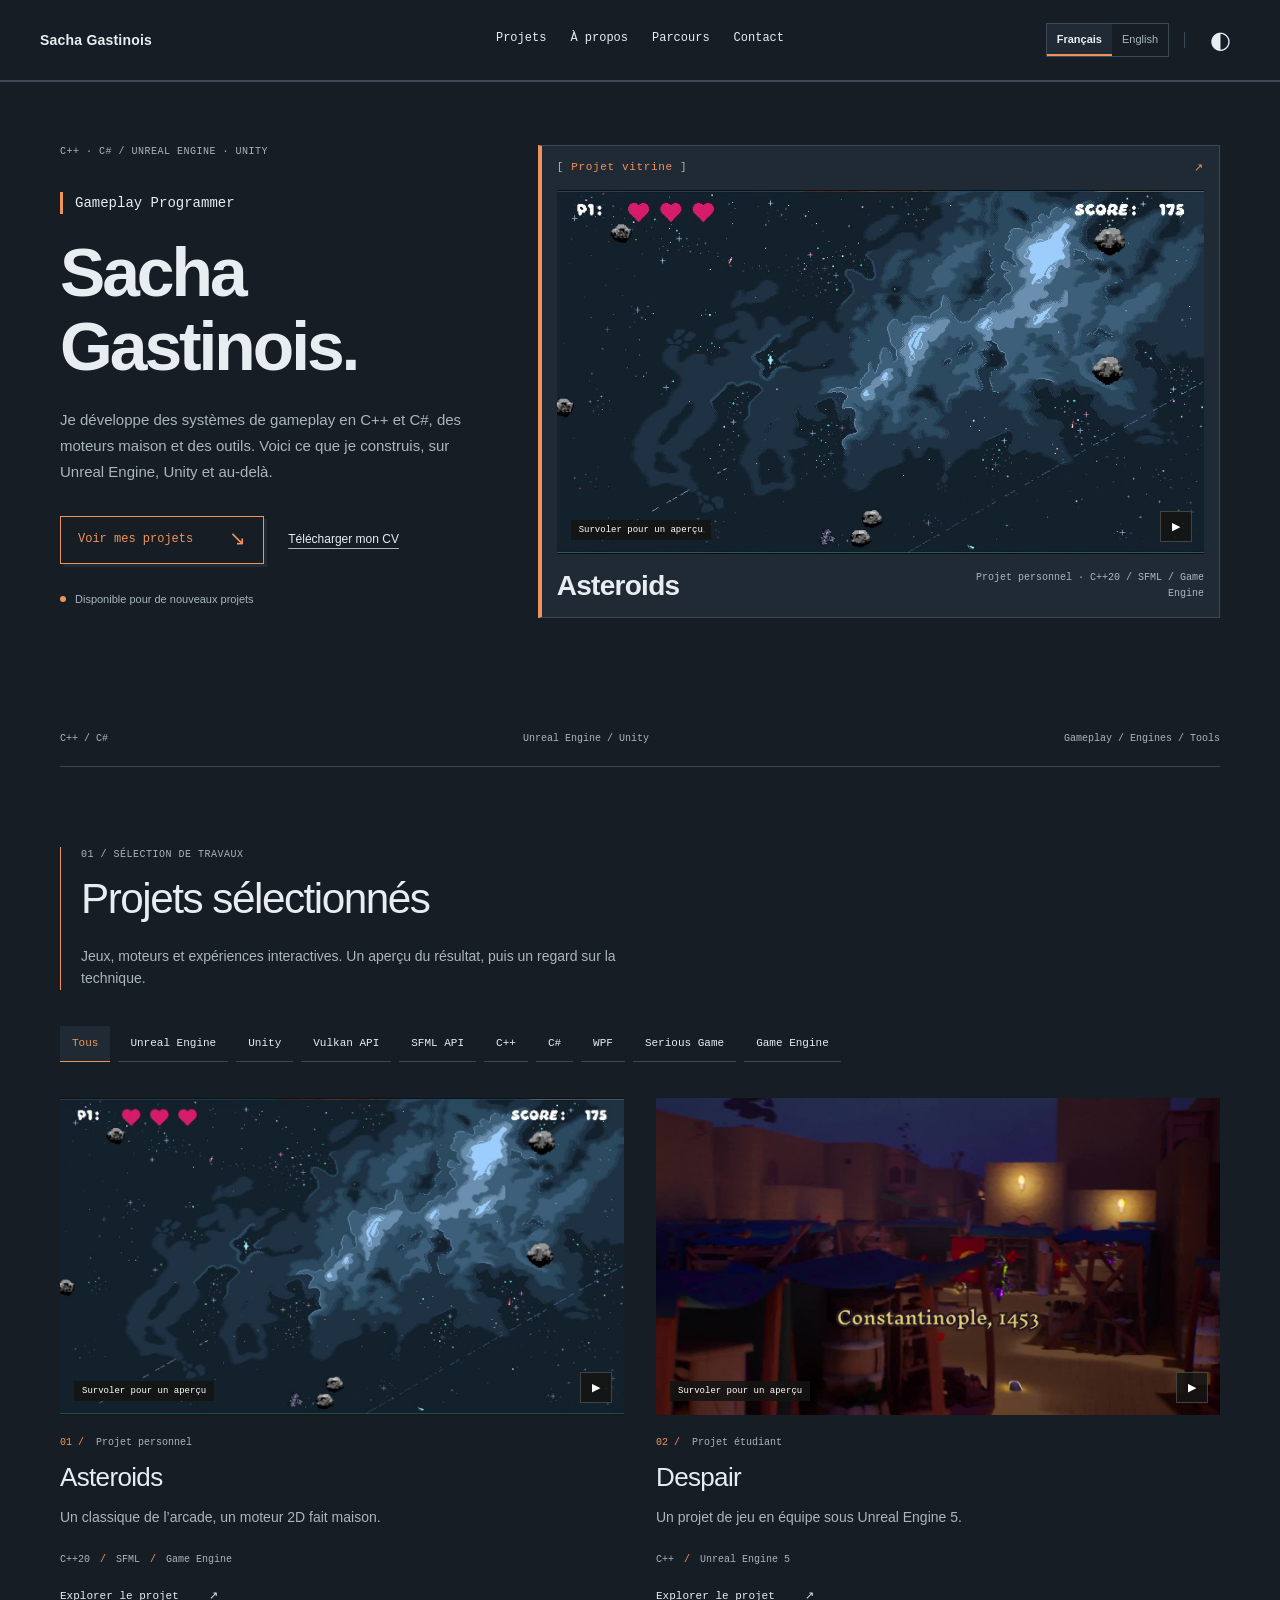
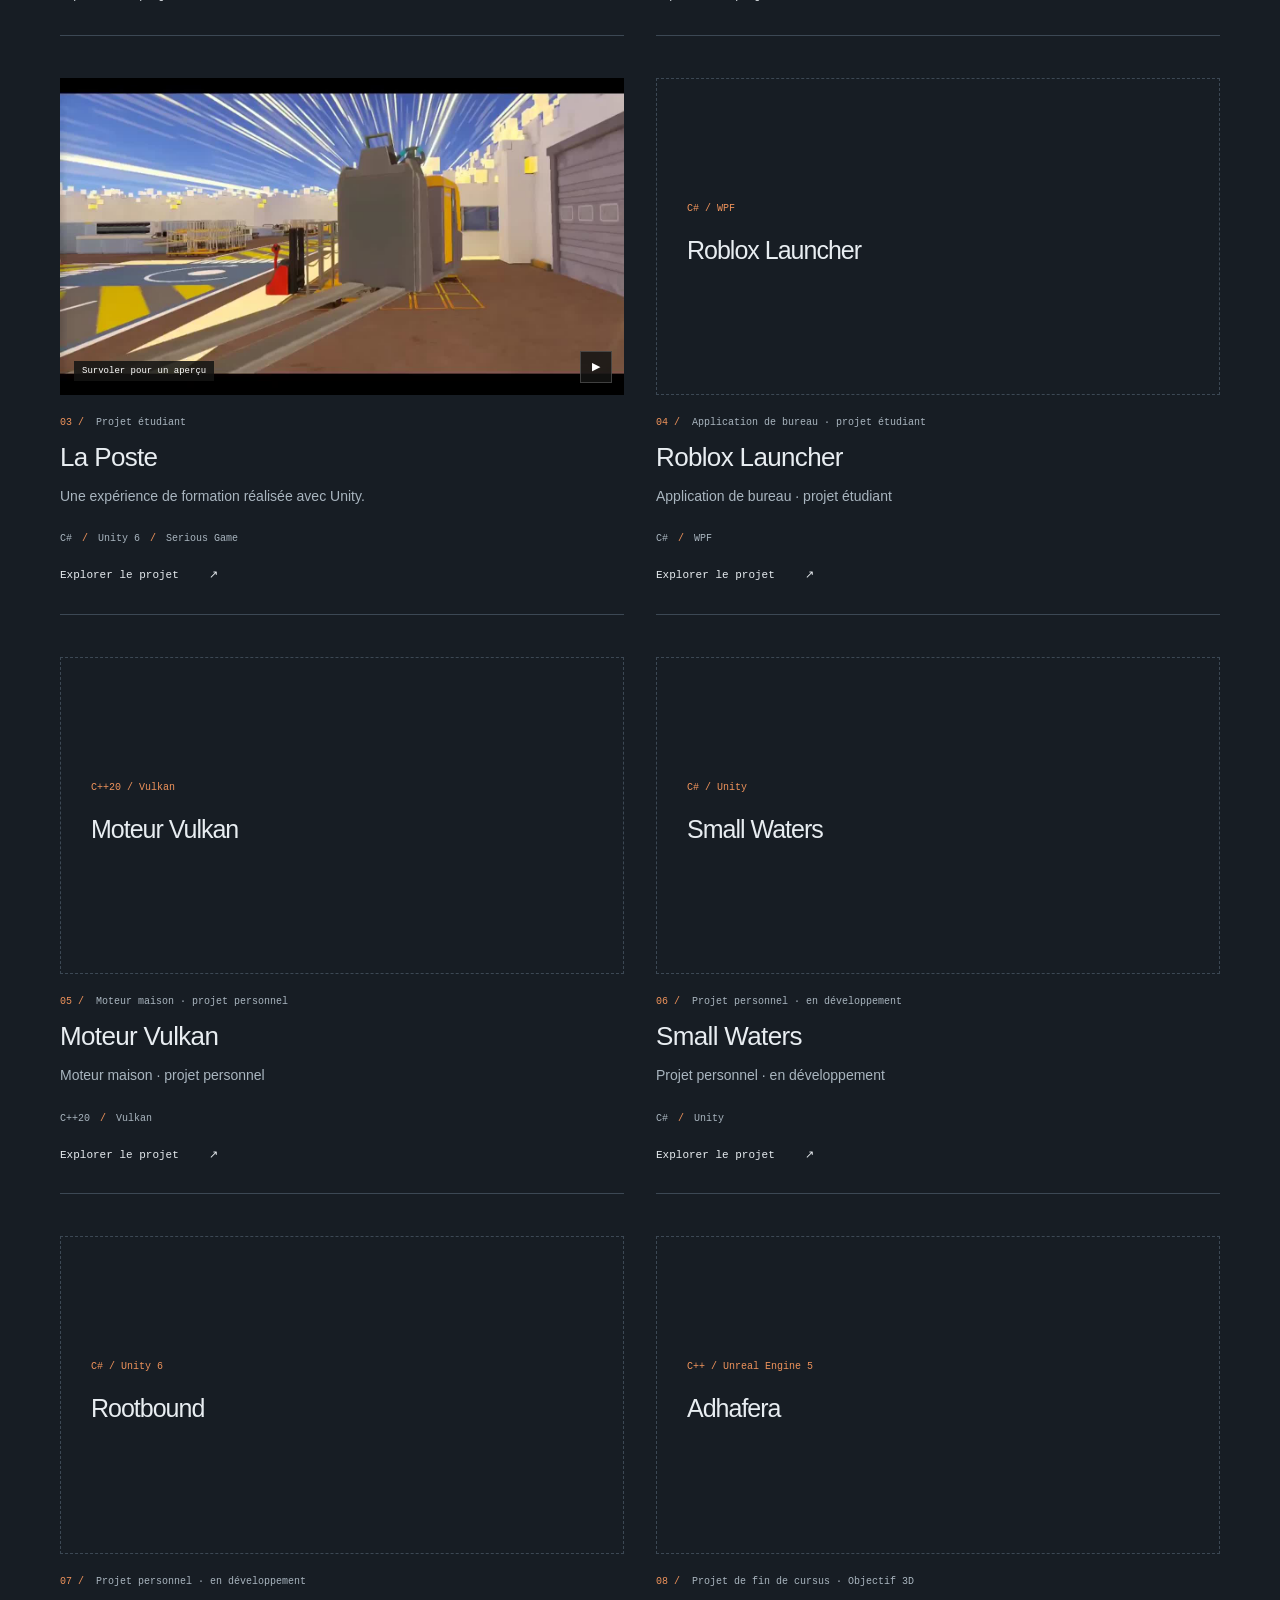
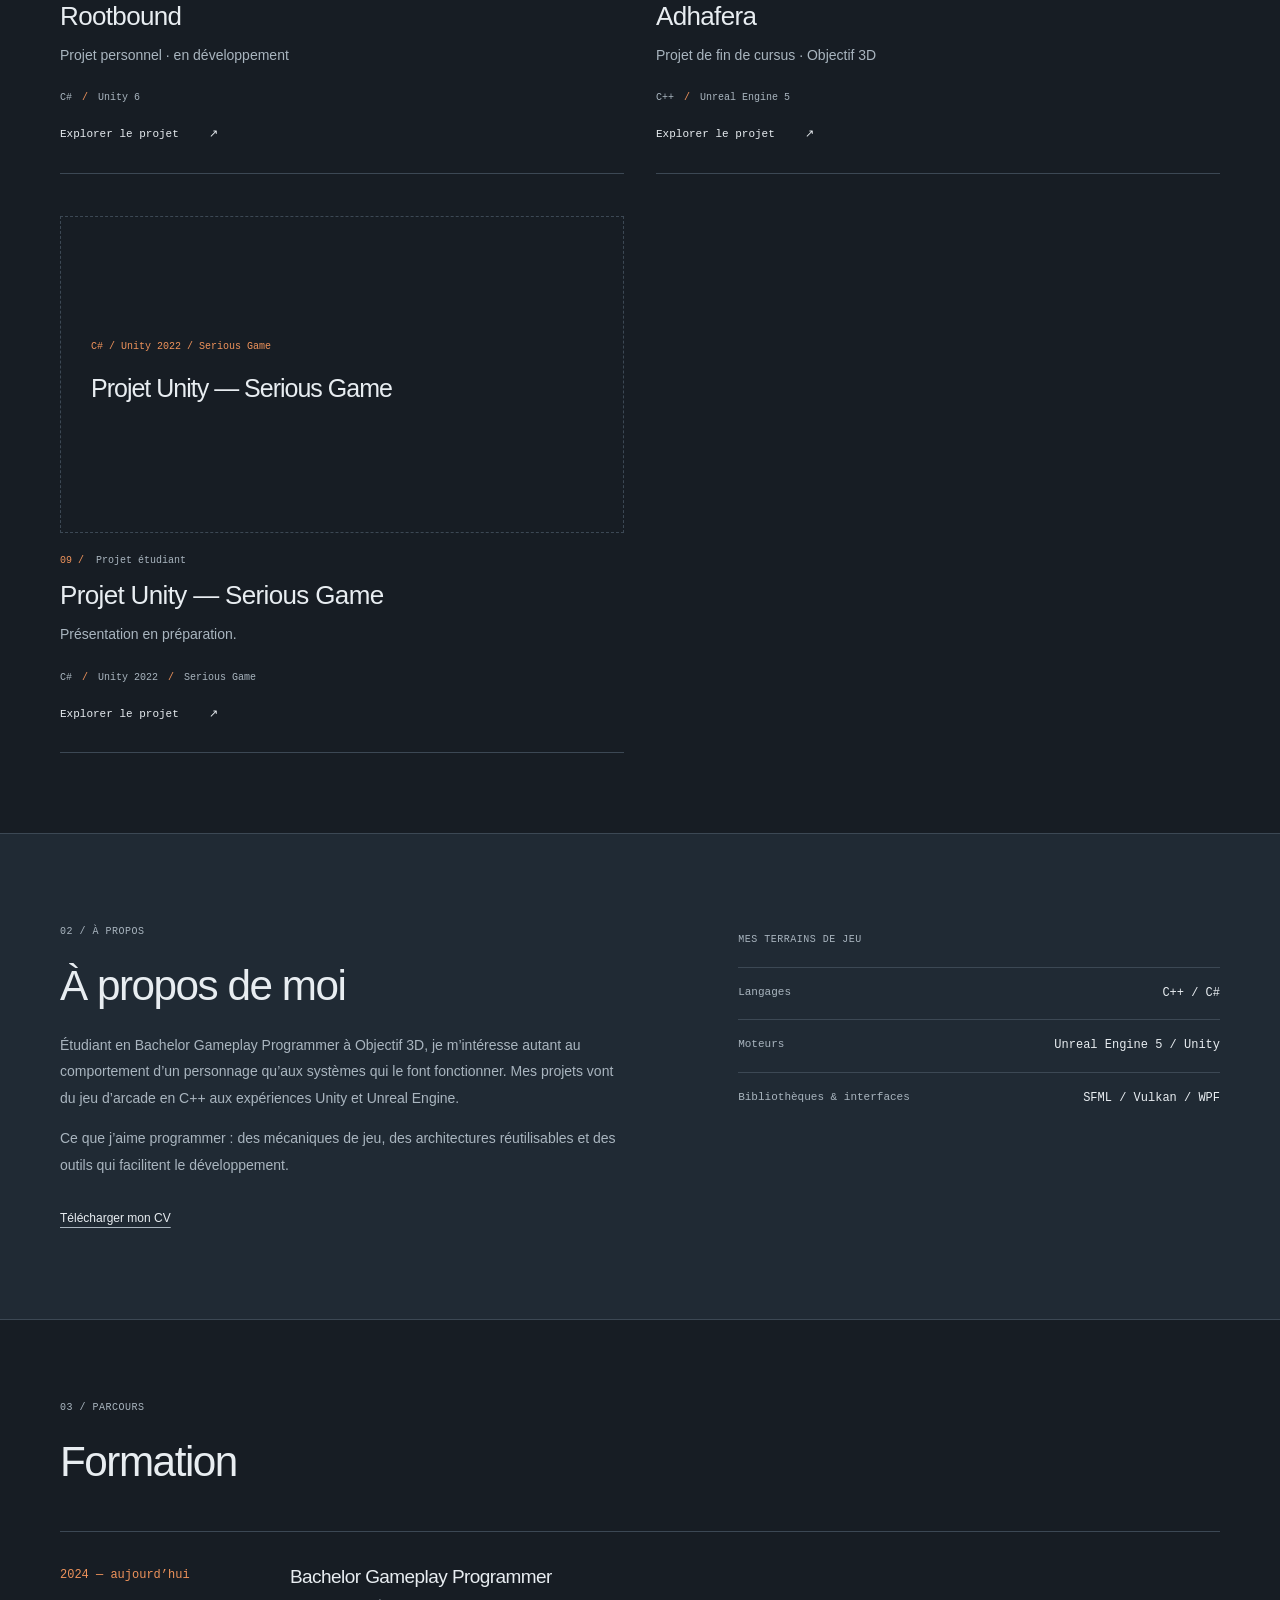
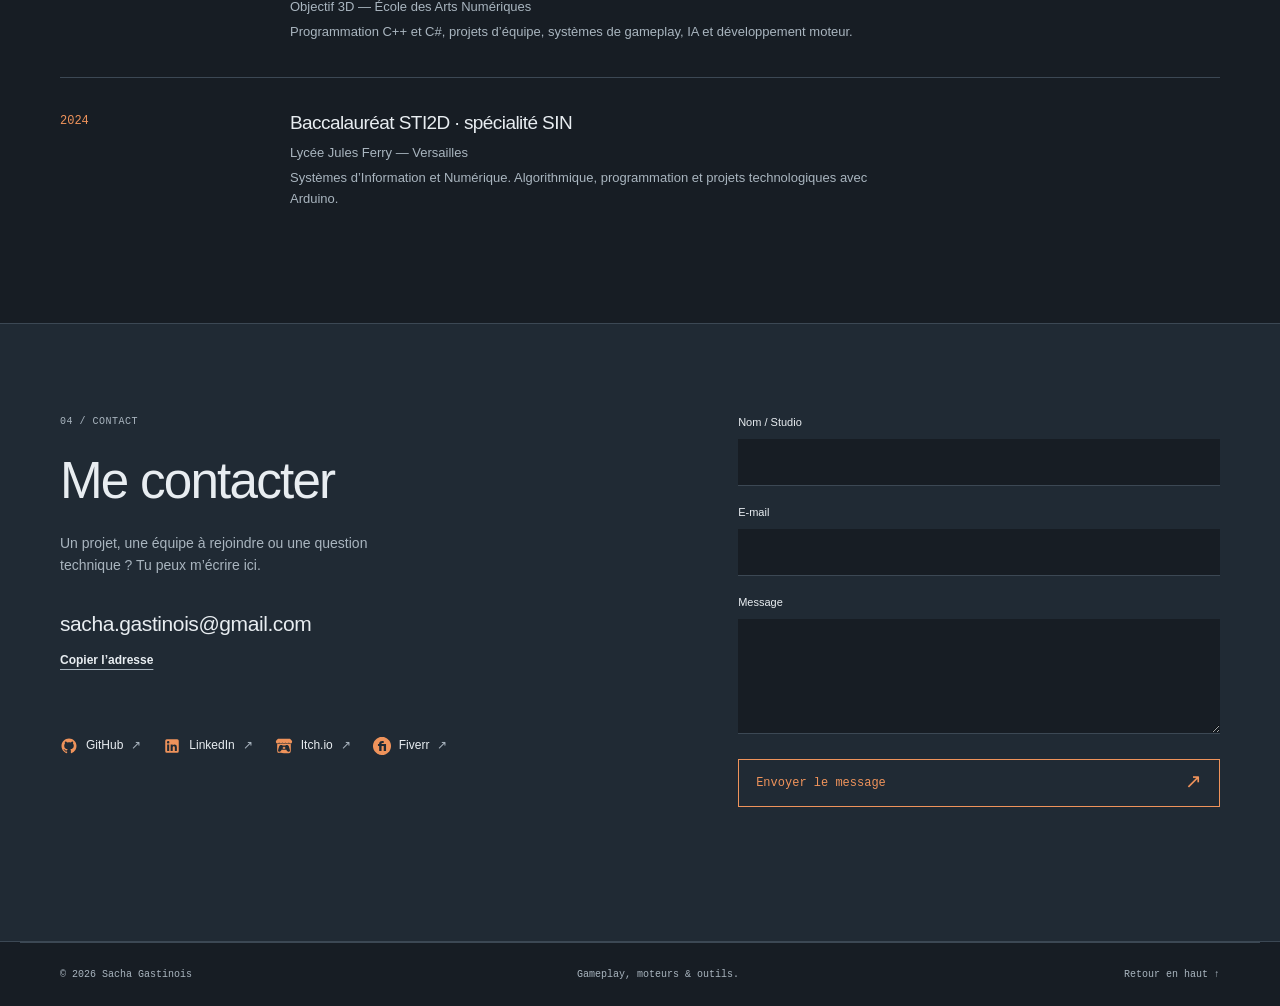
==== commit a8790b7c: "Restore platform icons and give portfolio a slate and copper studio identity" ====
--- a/index.html
+++ b/index.html
@@ -4,14 +4,14 @@
   <meta charset="utf-8">
   <meta name="viewport" content="width=device-width,initial-scale=1">
   <meta name="color-scheme" content="dark light">
-  <meta name="theme-color" content="#141413">
+  <meta name="theme-color" content="#171d24">
   <meta name="description" content="Sacha Gastinois, Gameplay Programmer. Projets C++, C#, Unreal Engine, Unity et moteurs maison.">
   <title>Sacha Gastinois — Gameplay Programmer</title>
   <link rel="icon" type="image/svg+xml" href="assets/favicon.svg">
   <script>try{const t=localStorage.getItem('portfolio-theme');if(t==='light'||t==='dark')document.documentElement.dataset.theme=t;}catch{}</script>
-  <link rel="stylesheet" href="css/style.css?v=blocks-5">
-  <script src="js/previews.js?v=blocks-5" defer></script>
-  <script src="js/main.js?v=blocks-5" defer></script>
+  <link rel="stylesheet" href="css/style.css?v=studio-6">
+  <script src="js/previews.js?v=studio-6" defer></script>
+  <script src="js/main.js?v=studio-6" defer></script>
 </head>
 <body>
   <a class="skip-link" href="#main" data-copy="skip">Aller au contenu</a>
@@ -23,7 +23,7 @@
   </header>
   <main id="main">
     <section id="home" class="hero wrap">
-      <div class="hero-copy"><p class="eyebrow" data-copy="heroTop">Sacha Gastinois / Programmation</p><p class="role">Gameplay Programmer</p><h1><span data-copy="heroTitle">Du code.</span><br><span class="accent" data-copy="heroAccent">Des jeux.</span></h1><p class="hero-description" data-copy="heroDescription"></p><div class="hero-actions"><a class="button primary" href="#projects"><span data-copy="viewProjects">Voir mes projets</span><span aria-hidden="true">↘</span></a><a class="underlined cv-link" href="assets/files/Curriculum-Vitae-Sacha-Gastinois.pdf" target="_blank" rel="noopener" data-copy="cv">Télécharger mon CV</a></div><p class="availability"><span aria-hidden="true"></span><span data-copy="availability">Disponible pour de nouveaux projets</span></p></div>
+      <div class="hero-copy"><p class="eyebrow" data-copy="heroTop">Sacha Gastinois / Programmation</p><p class="role">Gameplay Programmer</p><h1><span data-copy="heroTitle">Sacha</span><br><span class="accent" data-copy="heroAccent">Gastinois.</span></h1><p class="hero-description" data-copy="heroDescription"></p><div class="hero-actions"><a class="button primary" href="#projects"><span data-copy="viewProjects">Voir mes projets</span><span aria-hidden="true">↘</span></a><a class="underlined cv-link" href="assets/files/Curriculum-Vitae-Sacha-Gastinois.pdf" target="_blank" rel="noopener" data-copy="cv">Télécharger mon CV</a></div><p class="availability"><span aria-hidden="true"></span><span data-copy="availability">Disponible pour de nouveaux projets</span></p></div>
       <div class="hero-feature"><div class="feature-caption"><span data-copy="featuredLabel">À découvrir</span><span aria-hidden="true">↗</span></div><div id="featuredMedia"></div><a id="featuredLink" class="feature-bottom" href="project.html?id=asteroid"><strong id="featuredTitle">Asteroids</strong><span id="featuredNote"></span></a></div>
       <div class="hero-strip"><span>C++ / C#</span><span>Unreal Engine / Unity</span><span>Gameplay / Engines / Tools</span></div>
     </section>
--- a/css/style.css
+++ b/css/style.css
@@ -71,3 +71,73 @@
 .background-light p,.background-light figcaption{color:#636159}.background-dark p,.background-dark figcaption{color:#aaa89f}
 @media(max-width:1050px){.desktop-nav{gap:18px}.site-header{gap:14px;padding-inline:24px}.header-controls{gap:8px}.hero{gap:28px}.hero-actions{gap:18px}}
 @media(max-width:740px){.site-header{grid-template-columns:1fr auto}.desktop-nav{display:none}.hero{grid-template-columns:1fr;gap:30px}.hero-feature{grid-row:2;padding:12px;width:100%}.hero-copy h1{font-size:62px}.feature-bottom{flex-wrap:wrap}.feature-bottom strong{font-size:28px}.header-controls{gap:6px}.language-selector button{font-size:10px;padding:6px}.control-divider{display:none}.wordmark{font-size:12px}.layout-row,.layout-row.ratio-40-60,.layout-row.ratio-60-40,.layout-row.ratio-30-70,.layout-row.ratio-70-30{grid-template-columns:minmax(0,1fr)}.block-items{gap:24px}.layout-row.reverse-mobile{display:flex;flex-direction:column-reverse}.project-blocks>.content-block{margin-block:32px}}
+
+/* Personal studio identity: slate, copper and compact workshop typography. */
+:root{--bg:#171d24;--surface:#202a34;--text:#e8edf1;--muted:#a9b5bf;--line:#3c4854;--accent:#ef935b;--ink:#171d24;font-family:"Segoe UI",Tahoma,Arial,sans-serif}
+:root[data-theme=light]{--bg:#f2f4f5;--surface:#e5eaed;--text:#202c36;--muted:#52616d;--line:#bcc7cf;--accent:#9c471b;--ink:#fff}
+.site-header{border-bottom:2px solid var(--line);padding-block:20px}
+.wordmark{font-weight:600;letter-spacing:.015em}
+.desktop-nav{font-family:"Courier New",monospace;font-size:12px;gap:24px}
+.desktop-nav a{border-bottom:2px solid transparent;padding:8px 0}
+.desktop-nav a:hover{border-color:var(--accent);color:var(--text)}
+.language-selector{border-radius:0;padding:0;gap:0}
+.language-selector button{border-radius:0;padding:7px 10px;font-family:inherit}
+.language-selector button[aria-pressed=true]{background:var(--surface);color:var(--text);box-shadow:inset 0 -2px var(--accent)}
+.hero{padding-top:62px;align-items:center;gap:48px;grid-template-columns:minmax(0,.85fr) minmax(0,1.35fr)}
+.hero .eyebrow{font-size:10px;letter-spacing:.05em;margin-bottom:30px;color:var(--muted)}
+.role{display:inline-block;font-family:"Courier New",monospace;font-size:14px;border-left:3px solid var(--accent);padding-left:12px;margin-bottom:22px}
+.hero h1{font-size:clamp(48px,5.3vw,74px);font-weight:600;letter-spacing:-.045em;line-height:1.08;margin-bottom:24px}
+.hero h1 .accent{color:var(--text)}
+.hero-description{font-size:15px;line-height:1.75}
+.button{font-family:"Courier New",monospace;font-size:12px;border-radius:0;padding:13px 17px;font-weight:400}
+.button.primary{background:transparent;border:1px solid var(--accent);color:var(--accent);box-shadow:3px 3px 0 var(--surface)}
+.button.primary:hover{background:var(--accent);color:var(--ink);filter:none}
+.hero-feature{background:var(--surface);border:1px solid var(--line);border-left:4px solid var(--accent);padding:15px}
+.feature-caption{font-family:"Courier New",monospace;letter-spacing:.06em;font-size:11px;text-transform:none;font-weight:400}
+.feature-caption>span:first-child::before{content:'[ ';color:var(--muted)}
+.feature-caption>span:first-child::after{content:' ]';color:var(--muted)}
+.feature-bottom strong{font-size:28px;font-weight:600;letter-spacing:-.025em}
+.feature-bottom>span{font-family:"Courier New",monospace;font-size:10px}
+.hero-strip{border-top:0;border-bottom:1px solid var(--line);padding-bottom:22px;margin-top:48px;font-size:10px;text-transform:none;letter-spacing:0}
+.section{padding-block:80px}
+h2{font-size:clamp(29px,3.3vw,43px);font-weight:500;letter-spacing:-.035em}
+.eyebrow{font-size:10px;letter-spacing:.05em}
+.section-heading{border-left:1px solid var(--accent);padding-left:20px}
+.section-heading .eyebrow{margin-bottom:14px}
+.section-intro{font-size:14px}
+.filter{font-family:"Courier New",monospace;border:0;border-bottom:1px solid var(--line);border-radius:0;font-size:11px;padding:9px 12px}
+.filter[aria-pressed=true]{background:var(--surface);color:var(--accent);border-color:var(--accent)}
+.filter:hover{background:var(--surface)}
+.project-grid{gap:42px 32px}
+.project-copy{border-bottom:1px solid var(--line);padding-bottom:24px}
+.project-title{font-size:26px;font-weight:500;letter-spacing:-.025em}
+.project-meta{font-size:10px;letter-spacing:0}
+.project-summary{font-size:14px}
+.tags{gap:0;align-items:center;flex-wrap:wrap}
+.tag{border:0;padding:2px 0;font-size:10px;line-height:1.6;color:var(--muted)}
+.tag+.tag::before{content:'/';display:inline-block;padding:0 10px;color:var(--accent)}
+.project-open{font-family:"Courier New",monospace;font-size:11px;border-bottom:0;margin-top:18px}
+.project-open:hover{text-decoration:underline;text-underline-offset:5px}
+.project-placeholder{border-style:dashed;min-height:220px;background:transparent}
+.project-placeholder strong{font-weight:400;font-size:25px}
+.about-section,.contact-section{background:var(--surface);border-block:1px solid var(--line)}
+.toolkit-note{display:none}
+.toolkit .eyebrow{margin-bottom:20px}
+.skill-row{font-family:"Courier New",monospace;font-size:12px}
+.timeline-item h3{font-size:19px;font-weight:500}
+.contact-grid h2{font-size:clamp(34px,4vw,52px)}
+input,textarea{background:var(--bg);border:0;border-bottom:1px solid var(--line)}
+input:focus,textarea:focus{border-color:var(--accent)}
+.social-links{gap:12px 22px}
+.external-link{display:inline-flex;align-items:center;gap:8px}
+.external-icon{flex:0 0 18px;width:18px;height:18px;fill:currentColor;color:var(--accent)}
+.external-arrow{font-size:12px;color:var(--muted)}
+.social-links a::after{content:none}
+.dialog-links .button{gap:10px}
+.project-page h1{font-size:clamp(38px,6vw,72px);font-weight:500;letter-spacing:-.04em}
+.project-lead{font-size:17px}
+.content-block h2{font-weight:500;letter-spacing:-.025em}
+.project-page-nav{font-family:"Courier New",monospace}
+footer{border-top:1px solid var(--line)}
+@media(max-width:1050px){.desktop-nav{gap:16px}.hero{gap:28px}.hero h1{font-size:60px}}
+@media(max-width:740px){.hero{grid-template-columns:1fr;padding-top:40px}.hero h1,.hero-copy h1{font-size:54px}.hero-feature{padding:12px;border-left-width:3px}.hero .eyebrow{margin-bottom:22px}.section{padding-block:60px}.hero-strip{margin-top:12px}.feature-bottom strong{font-size:26px}.desktop-nav{display:none}}
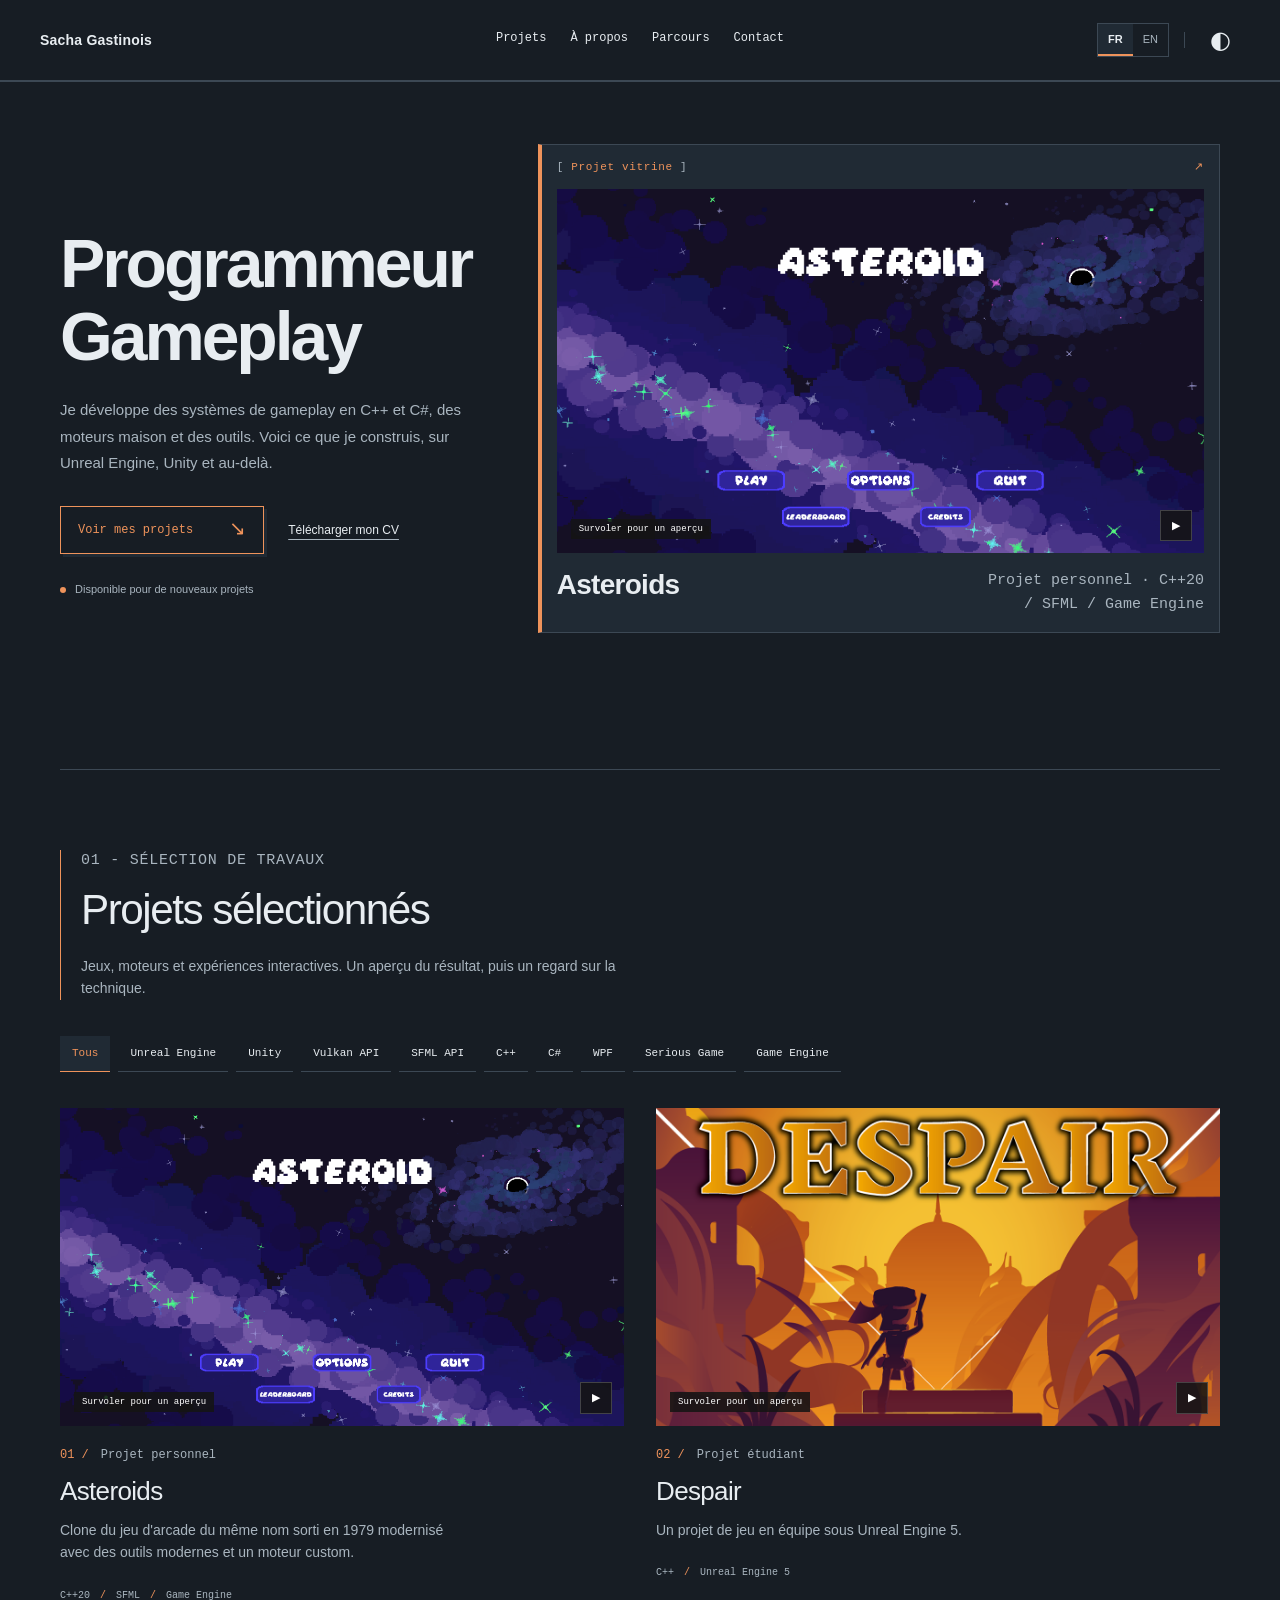
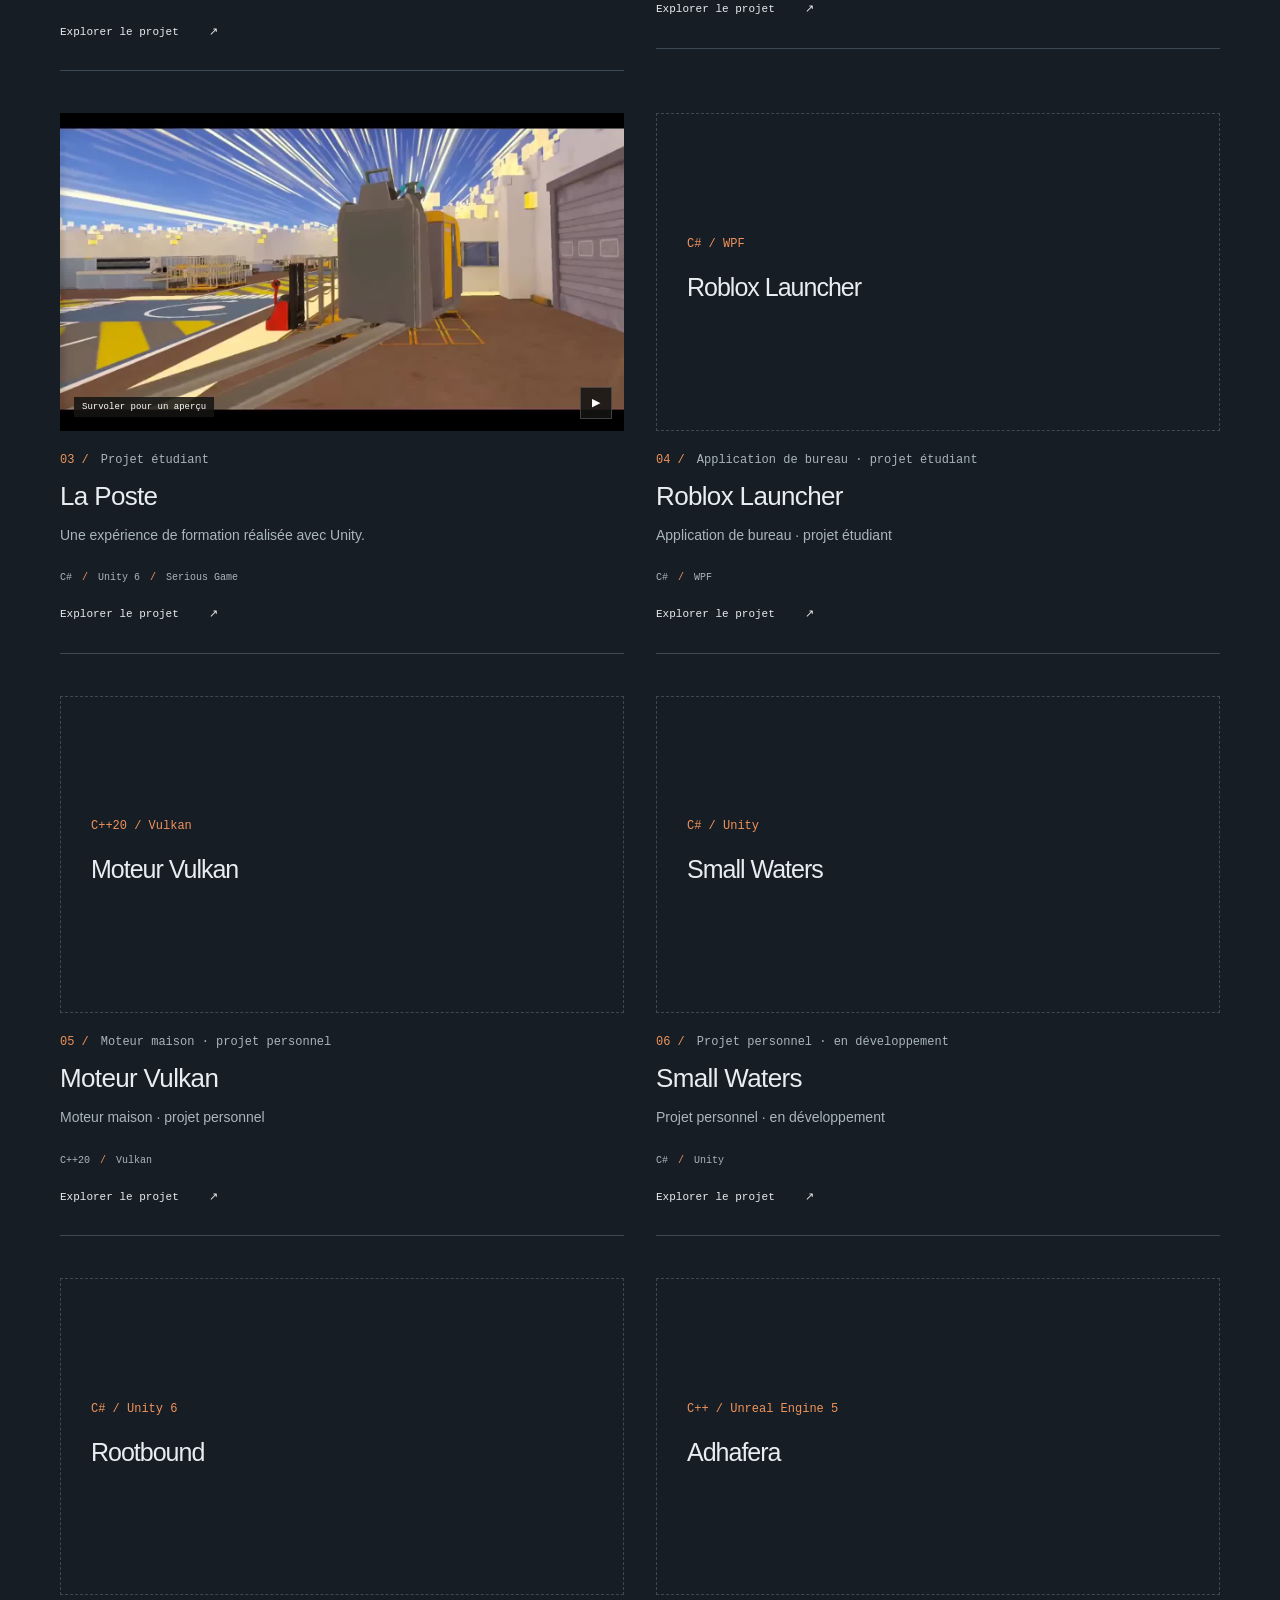
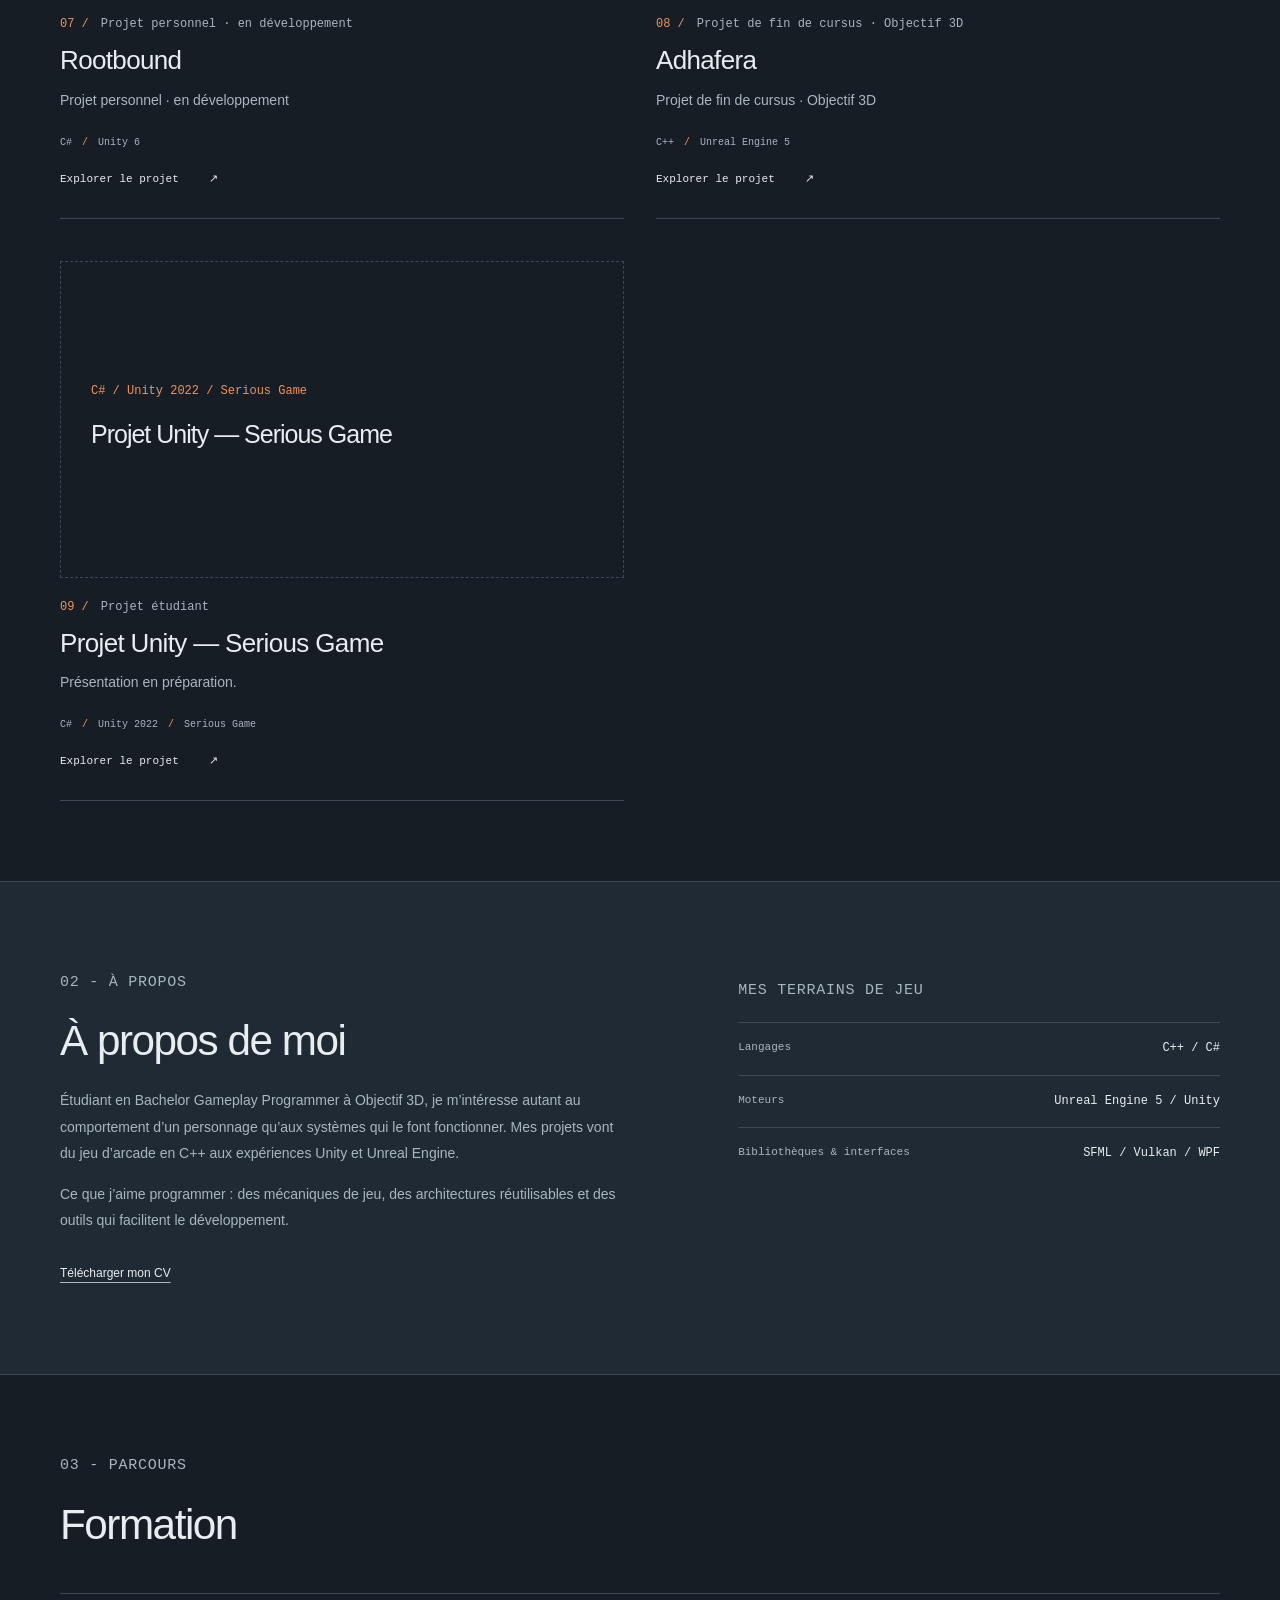
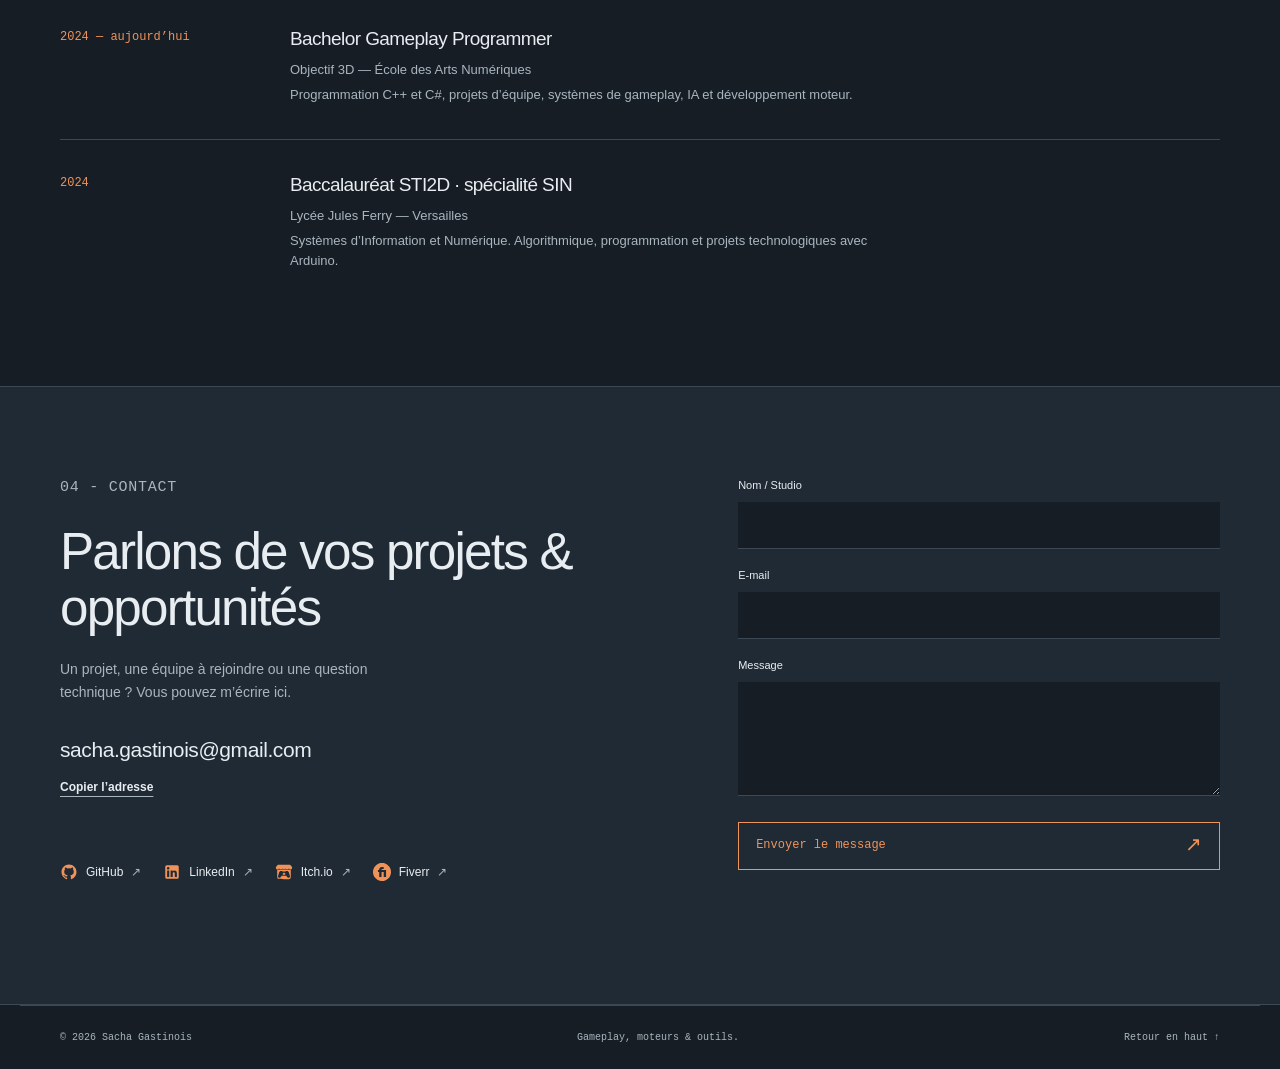
==== commit 7e74d058: "update c trop bien" ====
--- a/index.html
+++ b/index.html
@@ -18,14 +18,14 @@
   <header class="site-header">
     <a class="wordmark" href="#home" aria-label="Sacha Gastinois"><span data-name>Sacha Gastinois</span></a>
     <nav class="desktop-nav" aria-label="Navigation"><a href="#projects" data-copy="navProjects">Projets</a><a href="#about" data-copy="navAbout">À propos</a><a href="#experience" data-copy="navExperience">Parcours</a><a href="#contact" data-copy="navContact">Contact</a></nav>
-    <div class="header-controls"><div id="languageSelector" class="language-selector" role="group" aria-label="Langue"><button type="button" data-language="fr" lang="fr" aria-pressed="true">Français</button><button type="button" data-language="en" lang="en" aria-pressed="false">English</button></div><span class="control-divider" aria-hidden="true"></span><button id="themeToggle" class="icon-button" aria-label="Changer de thème">◐</button><button id="menuToggle" class="menu-button text-button" aria-expanded="false" aria-controls="mobileNav" aria-label="Ouvrir le menu">☰</button></div>
+    <div class="header-controls"><div id="languageSelector" class="language-selector" role="group" aria-label="Langue"><button type="button" data-language="fr" lang="fr" aria-pressed="true">FR</button><button type="button" data-language="en" lang="en" aria-pressed="false">EN</button></div><span class="control-divider" aria-hidden="true"></span><button id="themeToggle" class="icon-button" aria-label="Changer de thème">◐</button><button id="menuToggle" class="menu-button text-button" aria-expanded="false" aria-controls="mobileNav" aria-label="Ouvrir le menu">☰</button></div>
     <nav id="mobileNav" class="mobile-nav" aria-label="Navigation mobile" hidden><a href="#projects" data-copy="navProjects">Projets</a><a href="#about" data-copy="navAbout">À propos</a><a href="#experience" data-copy="navExperience">Parcours</a><a href="#contact" data-copy="navContact">Contact</a></nav>
   </header>
   <main id="main">
     <section id="home" class="hero wrap">
-      <div class="hero-copy"><p class="eyebrow" data-copy="heroTop">Sacha Gastinois / Programmation</p><p class="role">Gameplay Programmer</p><h1><span data-copy="heroTitle">Sacha</span><br><span class="accent" data-copy="heroAccent">Gastinois.</span></h1><p class="hero-description" data-copy="heroDescription"></p><div class="hero-actions"><a class="button primary" href="#projects"><span data-copy="viewProjects">Voir mes projets</span><span aria-hidden="true">↘</span></a><a class="underlined cv-link" href="assets/files/Curriculum-Vitae-Sacha-Gastinois.pdf" target="_blank" rel="noopener" data-copy="cv">Télécharger mon CV</a></div><p class="availability"><span aria-hidden="true"></span><span data-copy="availability">Disponible pour de nouveaux projets</span></p></div>
+      <div class="hero-copy"><p class="eyebrow" data-copy="heroTop">Sacha Gastinois / Programmation</p><p class="role"></p><h1><span data-copy="heroTitle">Sacha</span><br><span class="accent" data-copy="heroAccent">Gastinois</span></h1><p class="hero-description" data-copy="heroDescription"></p><div class="hero-actions"><a class="button primary" href="#projects"><span data-copy="viewProjects">Voir mes projets</span><span aria-hidden="true">↘</span></a><a class="underlined cv-link" href="assets/files/Curriculum-Vitae-Sacha-Gastinois.pdf" target="_blank" rel="noopener" data-copy="cv">Télécharger mon CV</a></div><p class="availability"><span aria-hidden="true"></span><span data-copy="availability">Disponible pour de nouveaux projets</span></p></div>
       <div class="hero-feature"><div class="feature-caption"><span data-copy="featuredLabel">À découvrir</span><span aria-hidden="true">↗</span></div><div id="featuredMedia"></div><a id="featuredLink" class="feature-bottom" href="project.html?id=asteroid"><strong id="featuredTitle">Asteroids</strong><span id="featuredNote"></span></a></div>
-      <div class="hero-strip"><span>C++ / C#</span><span>Unreal Engine / Unity</span><span>Gameplay / Engines / Tools</span></div>
+      <div class="hero-strip"><!--<span>C++ / C#</span><span>Unreal Engine / Unity</span><span>Gameplay / Engines / Tools</span>--></div>
     </section>
     <section id="projects" class="section wrap"><div class="section-heading"><p class="eyebrow" data-copy="projectsEyebrow"></p><h2 data-copy="projectsTitle"></h2><p class="section-intro" data-copy="projectsIntro"></p></div><div id="filters" class="filters" role="group"></div><p id="projectCount" class="sr-only" role="status"></p><div id="projectGrid" class="project-grid" aria-busy="true"></div><p id="emptyState" hidden data-copy="empty"></p></section>
     <section id="about" class="about-section"><div class="wrap about-grid"><div><p class="eyebrow" data-copy="aboutEyebrow"></p><h2 data-copy="aboutTitle"></h2><p data-copy="aboutText"></p><p data-copy="aboutText2"></p><a class="underlined cv-link" href="assets/files/Curriculum-Vitae-Sacha-Gastinois.pdf" target="_blank" rel="noopener" data-copy="cv"></a></div><aside class="toolkit"><p class="eyebrow" data-copy="skills"></p><div id="skills"></div><div class="toolkit-note" aria-hidden="true">C++<span>&</span>C#</div></aside></div></section>
--- a/css/style.css
+++ b/css/style.css
@@ -1,7 +1,7 @@
 @charset "UTF-8";
 :root{color-scheme:dark;--bg:#141413;--surface:#1c1c1a;--text:#f0eee7;--muted:#aaa89f;--line:#373732;--accent:#ff6a2a;--ink:#141413;--max:1240px;font-family:Arial,Helvetica,sans-serif;font-synthesis:none;scroll-behavior:smooth;scroll-padding-top:100px}
 :root[data-theme=light]{color-scheme:light;--bg:#f5f2e9;--surface:#eae6dc;--text:#20201c;--muted:#636159;--line:#d1cdc2;--accent:#b83b08;--ink:#fff}
-*{box-sizing:border-box}body{margin:0;background:var(--bg);color:var(--text);line-height:1.6}a{color:inherit;text-decoration:none}button,input,textarea{font:inherit}button,a,input,textarea{-webkit-tap-highlight-color:transparent}button{cursor:pointer;color:inherit}button:disabled{cursor:wait;opacity:.6}button{border:0}img,video{display:block;max-width:100%}button:focus-visible,a:focus-visible,input:focus-visible,textarea:focus-visible{outline:2px solid var(--accent);outline-offset:5px}::selection{background:var(--accent);color:var(--ink)}[hidden]{display:none!important}.wrap{max-width:var(--max);margin-inline:auto;padding-inline:40px}.eyebrow{font:11px/1.5 'Courier New',monospace;text-transform:uppercase;letter-spacing:.13em;color:var(--muted);margin:0 0 24px}.accent{color:var(--accent)}.site-header{max-width:1440px;margin:auto;padding:24px 40px;display:flex;align-items:center;justify-content:space-between;gap:24px;border-bottom:1px solid var(--line);position:relative;z-index:5}.wordmark{display:flex;align-items:center;gap:14px;font-size:12px;font-weight:700;line-height:1.2}.monogram{font-size:37px;letter-spacing:-4px;line-height:1}.monogram span{color:var(--accent)}.desktop-nav{display:flex;gap:30px;font-size:13px}.desktop-nav a:hover,.social-links a:hover{color:var(--accent)}.header-controls{display:flex;align-items:center;gap:15px}.text-button{background:none;padding:6px 0;font-size:12px;font-weight:700}.icon-button{background:transparent;font-size:24px;width:40px;height:40px;display:grid;place-items:center}.icon-button:hover{color:var(--accent)}.control-divider{height:16px;width:1px;background:var(--line)}.menu-button{display:none}.mobile-nav{position:absolute;top:100%;left:0;right:0;padding:24px 28px;background:var(--bg);border-bottom:1px solid var(--line)}.mobile-nav a{display:block;padding:12px 0}.hero{padding-top:80px;display:grid;grid-template-columns:1.1fr 1fr;column-gap:70px;align-items:center}.hero .eyebrow{margin-bottom:20px}.role{font-size:15px;margin:0 0 16px}.hero h1{font-size:clamp(60px,7.2vw,102px);line-height:.99;letter-spacing:-.065em;font-weight:700;margin:0 0 28px}.hero-description{font-size:16px;color:var(--muted);max-width:470px;line-height:1.8;margin:0 0 30px}.hero-actions{display:flex;gap:24px;align-items:center;flex-wrap:wrap}.button{display:inline-flex;align-items:center;justify-content:space-between;gap:36px;padding:15px 20px;font-size:12px;font-weight:700;min-height:48px;border:1px solid var(--line);background:transparent}.button.primary{background:var(--accent);color:var(--ink);border-color:var(--accent)}.button:hover{filter:brightness(1.12)}.button span[aria-hidden]{font-size:20px;line-height:1}.underlined{font-size:12px;text-decoration:underline;text-underline-offset:5px;text-decoration-color:var(--muted)}.underlined:hover{text-decoration-color:var(--accent);color:var(--accent)}.availability{display:flex;gap:9px;align-items:center;color:var(--muted);font-size:11px;margin-top:27px}.availability>span:first-child{width:6px;height:6px;border-radius:100%;background:var(--accent);flex-shrink:0}.hero-feature{display:block;transform:rotate(2deg);background:var(--surface);border:1px solid var(--line);padding:16px;box-shadow:16px 16px 0 color-mix(in srgb,var(--surface) 60%,transparent);transition:transform .25s}.hero-feature:hover{transform:rotate(0deg)}.feature-caption{display:flex;justify-content:space-between;align-items:center;padding:0 0 12px;font:10px 'Courier New',monospace;text-transform:uppercase;letter-spacing:.12em;color:var(--muted)}.hero-feature img{width:100%;height:auto;aspect-ratio:4/3;object-fit:cover;object-position:center}.feature-bottom{display:flex;justify-content:space-between;align-items:flex-start;gap:12px;padding-top:16px}.feature-bottom strong{font-size:20px;letter-spacing:-.04em}.feature-bottom>span{font:10px/1.6 'Courier New',monospace;color:var(--muted);max-width:140px;text-align:right}.hero-strip{grid-column:1/-1;margin-top:64px;border-block:1px solid var(--line);padding:18px 0;display:flex;justify-content:space-between;gap:20px;font:10px 'Courier New',monospace;text-transform:uppercase;letter-spacing:.07em;color:var(--muted)}.section{padding-top:100px;padding-bottom:100px}h2{font-size:clamp(32px,4vw,52px);letter-spacing:-.055em;line-height:1.1;font-weight:600;margin:0 0 22px}.section-intro{color:var(--muted);font-size:14px;max-width:560px}.filters{display:flex;flex-wrap:wrap;gap:8px;margin:36px 0}.filter{padding:9px 17px;border:1px solid var(--line);border-radius:2px;font-size:11px;background:transparent}.filter:hover{border-color:var(--accent)}.filter[aria-pressed=true]{background:var(--text);color:var(--bg);border-color:var(--text)}.project-grid{display:grid;grid-template-columns:repeat(2,minmax(0,1fr));gap:44px 30px}.project-card:first-child{grid-column:1/-1;display:grid;grid-template-columns:1.65fr 1fr;gap:36px;align-items:center}.project-media{position:relative;aspect-ratio:16/9;background:#0c0c0c;overflow:hidden}.project-media img,.project-media video{width:100%;height:100%;object-fit:cover}.project-media video{position:absolute;inset:0;opacity:0;pointer-events:none}.project-media.is-playing video{opacity:1}.project-image-link{position:absolute;inset:0;width:100%;background:transparent;display:block;z-index:1}.preview-toggle{position:absolute;bottom:12px;right:12px;background:#141413dc;color:#fff;border:1px solid #7777;padding:6px 11px;font-size:11px;z-index:2}.preview-hint{position:absolute;bottom:14px;left:14px;color:#fff;background:#141413dc;padding:5px 8px;font:9px 'Courier New',monospace;pointer-events:none}.project-copy{padding-top:20px}.project-card:first-child .project-copy{padding-top:0}.project-meta{display:flex;align-items:center;gap:12px;font:10px/1.5 'Courier New',monospace;color:var(--muted);margin-bottom:12px}.project-number{color:var(--accent)}.project-title{font-size:29px;letter-spacing:-.045em;margin:0 0 12px;line-height:1.2}.project-title button{background:none;text-align:left;padding:0;font:inherit}.project-title button:hover{color:var(--accent)}.project-summary{font-size:14px;color:var(--muted);max-width:390px;margin:0 0 22px}.tags{display:flex;gap:7px;flex-wrap:wrap}.tag{font:10px 'Courier New',monospace;padding:5px 8px;border:1px solid var(--line);color:var(--muted)}.project-open{margin-top:24px;padding:0 0 5px;background:none;border-bottom:1px solid var(--line);font-size:12px;display:inline-flex;gap:30px}.project-open:hover{color:var(--accent);border-color:var(--accent)}.workbench-heading{border-top:1px solid var(--line);margin-top:65px;padding-top:30px;display:flex;align-items:baseline;justify-content:space-between;gap:20px}.workbench-heading h3{font-size:18px;font-weight:500;margin:0}.workbench-heading p{font-size:12px;color:var(--muted)}.other-project{padding:22px 0;border-bottom:1px solid var(--line);display:grid;grid-template-columns:1fr 1.3fr 1fr;gap:20px;align-items:center}.other-project h4{font-size:15px;margin:0;font-weight:500}.other-project p{font-size:11px;color:var(--muted);margin:0}.other-project .tags{justify-content:flex-end}.about-section{padding:90px 0;background:var(--surface);border-block:1px solid var(--line)}.about-grid{display:grid;grid-template-columns:1.2fr 1fr;gap:100px}.about-grid h2{max-width:540px}.about-grid p:not(.eyebrow){font-size:14px;color:var(--muted);max-width:560px;line-height:1.9}.about-grid .cv-link{display:inline-block;margin-top:16px}.toolkit{padding-top:8px}.skill-row{border-top:1px solid var(--line);padding:16px 0;display:flex;justify-content:space-between;gap:20px;font-size:13px}.skill-row>span{font-size:11px;color:var(--muted)}.skill-row strong{font-weight:400;text-align:right}.toolkit-note{font-size:78px;letter-spacing:-.075em;line-height:1;margin-top:30px;color:var(--muted)}.toolkit-note span{color:var(--accent);font-family:Georgia,serif;font-style:italic;font-weight:400;margin-inline:15px}.timeline{margin-top:45px}.timeline-item{display:grid;grid-template-columns:190px 1fr;gap:40px;border-top:1px solid var(--line);padding:30px 0}.timeline-date{color:var(--accent);font:12px 'Courier New',monospace;padding-top:6px}.timeline-item h3{font-size:20px;letter-spacing:-.03em;margin:0 0 5px}.timeline-item p{font-size:13px;color:var(--muted);margin:4px 0;max-width:620px}.contact-section{border-top:1px solid var(--line);padding:90px 0;background:var(--surface)}.contact-grid{display:grid;grid-template-columns:1.2fr 1fr;gap:100px}.contact-grid h2{font-size:clamp(44px,6vw,78px)}.contact-grid p:not(.eyebrow){font-size:14px;color:var(--muted);max-width:370px}.email-link{display:block;font-size:clamp(15px,2vw,21px);margin:30px 0 5px;letter-spacing:-.02em;overflow-wrap:anywhere}.social-links{display:flex;flex-wrap:wrap;gap:22px;margin-top:28px;font-size:12px}.social-links a::after{content:' ↗';color:var(--accent)}form label{display:block;font-size:11px;margin-bottom:7px}input,textarea{width:100%;background:var(--bg);border:1px solid var(--line);border-radius:0;color:var(--text);padding:12px;margin-bottom:18px;font-size:14px;resize:vertical}form .button{width:100%}.status{min-height:20px;font-size:12px!important}.contact-grid .status{margin-top:12px}footer{display:flex;justify-content:space-between;gap:20px;padding-block:26px;font:10px 'Courier New',monospace;color:var(--muted)}dialog{width:min(1000px,calc(100% - 32px));max-height:90dvh;background:var(--bg);color:var(--text);border:1px solid var(--line);padding:0;overscroll-behavior:contain}dialog::backdrop{background:#000b;backdrop-filter:blur(6px)}.dialog-toolbar{position:sticky;top:0;z-index:5;background:var(--bg);padding:10px 24px;display:flex;align-items:center;justify-content:space-between;border-bottom:1px solid var(--line)}.dialog-toolbar .eyebrow{margin:0}#dialogContent{padding:30px}.dialog-title{font-size:42px;letter-spacing:-.05em;line-height:1.1;margin:12px 0 20px}.dialog-description{font-size:15px;color:var(--muted);white-space:pre-line;max-width:760px}.dialog-video{width:100%;max-height:60dvh;background:#000;margin:28px 0}.dialog-links{display:flex;flex-wrap:wrap;gap:12px;padding-top:26px}.detail-section{border-top:1px solid var(--line);padding-top:30px;margin-top:35px}.detail-section h3{font-size:22px;letter-spacing:-.03em}.detail-section p{font-size:14px;line-height:1.9;color:var(--muted);white-space:pre-line}.detail-section img{width:100%;height:auto;background:transparent;padding:0;margin-top:24px}.sr-only{position:absolute;width:1px;height:1px;padding:0;margin:-1px;overflow:hidden;clip:rect(0,0,0,0);white-space:nowrap;border:0}.skip-link{position:fixed;left:16px;top:-100px;z-index:99;background:var(--accent);color:var(--ink);padding:12px}.skip-link:focus{top:16px}.noscript{padding:30px;text-align:center}.error-panel{grid-column:1/-1;padding:24px;border:1px solid var(--line)}
+*{box-sizing:border-box}body{margin:0;background:var(--bg);color:var(--text);line-height:1.6}a{color:inherit;text-decoration:none}button,input,textarea{font:inherit}button,a,input,textarea{-webkit-tap-highlight-color:transparent}button{cursor:pointer;color:inherit}button:disabled{cursor:wait;opacity:.6}button{border:0}img,video{display:block;max-width:100%}button:focus-visible,a:focus-visible,input:focus-visible,textarea:focus-visible{outline:2px solid var(--accent);outline-offset:5px}::selection{background:var(--accent);color:var(--ink)}[hidden]{display:none!important}.wrap{max-width:var(--max);margin-inline:auto;padding-inline:40px}.eyebrow{font:15px/1.5 'Courier New',monospace;text-transform:uppercase;letter-spacing:.13em;color:var(--muted);margin:0 0 24px}.accent{color:var(--accent)}.site-header{max-width:1440px;margin:auto;padding:24px 40px;display:flex;align-items:center;justify-content:space-between;gap:24px;border-bottom:1px solid var(--line);position:relative;z-index:5}.wordmark{display:flex;align-items:center;gap:14px;font-size:12px;font-weight:700;line-height:1.2}.monogram{font-size:37px;letter-spacing:-4px;line-height:1}.monogram span{color:var(--accent)}.desktop-nav{display:flex;gap:30px;font-size:13px}.desktop-nav a:hover,.social-links a:hover{color:var(--accent)}.header-controls{display:flex;align-items:center;gap:15px}.text-button{background:none;padding:6px 0;font-size:12px;font-weight:700}.icon-button{background:transparent;font-size:24px;width:40px;height:40px;display:grid;place-items:center}.icon-button:hover{color:var(--accent)}.control-divider{height:16px;width:1px;background:var(--line)}.menu-button{display:none}.mobile-nav{position:absolute;top:100%;left:0;right:0;padding:24px 28px;background:var(--bg);border-bottom:1px solid var(--line)}.mobile-nav a{display:block;padding:12px 0}.hero{padding-top:80px;display:grid;grid-template-columns:1.1fr 1fr;column-gap:70px;align-items:center}.hero .eyebrow{margin-bottom:20px}.role{font-size:15px;margin:0 0 16px}.hero h1{font-size:clamp(60px,7.2vw,102px);line-height:.99;letter-spacing:-.065em;font-weight:700;margin:0 0 28px}.hero-description{font-size:16px;color:var(--muted);max-width:470px;line-height:1.8;margin:0 0 30px}.hero-actions{display:flex;gap:24px;align-items:center;flex-wrap:wrap}.button{display:inline-flex;align-items:center;justify-content:space-between;gap:36px;padding:15px 20px;font-size:12px;font-weight:700;min-height:48px;border:1px solid var(--line);background:transparent}.button.primary{background:var(--accent);color:var(--ink);border-color:var(--accent)}.button:hover{filter:brightness(1.12)}.button span[aria-hidden]{font-size:20px;line-height:1}.underlined{font-size:12px;text-decoration:underline;text-underline-offset:5px;text-decoration-color:var(--muted)}.underlined:hover{text-decoration-color:var(--accent);color:var(--accent)}.availability{display:flex;gap:9px;align-items:center;color:var(--muted);font-size:11px;margin-top:27px}.availability>span:first-child{width:6px;height:6px;border-radius:100%;background:var(--accent);flex-shrink:0}.hero-feature{display:block;transform:rotate(2deg);background:var(--surface);border:1px solid var(--line);padding:16px;box-shadow:16px 16px 0 color-mix(in srgb,var(--surface) 60%,transparent);transition:transform .25s}.hero-feature:hover{transform:rotate(0deg)}.feature-caption{display:flex;justify-content:space-between;align-items:center;padding:0 0 12px;font:10px 'Courier New',monospace;text-transform:uppercase;letter-spacing:.12em;color:var(--muted)}.hero-feature img{width:100%;height:auto;aspect-ratio:4/3;object-fit:cover;object-position:center}.feature-bottom{display:flex;justify-content:space-between;align-items:flex-start;gap:12px;padding-top:16px}.feature-bottom strong{font-size:20px;letter-spacing:-.04em}.feature-bottom>span{font:10px/1.6 'Courier New',monospace;color:var(--muted);max-width:140px;text-align:right}.hero-strip{grid-column:1/-1;margin-top:64px;border-block:1px solid var(--line);padding:18px 0;display:flex;justify-content:space-between;gap:20px;font:10px 'Courier New',monospace;text-transform:uppercase;letter-spacing:.07em;color:var(--muted)}.section{padding-top:100px;padding-bottom:100px}h2{font-size:clamp(32px,4vw,52px);letter-spacing:-.055em;line-height:1.1;font-weight:600;margin:0 0 22px}.section-intro{color:var(--muted);font-size:14px;max-width:560px}.filters{display:flex;flex-wrap:wrap;gap:8px;margin:36px 0}.filter{padding:9px 17px;border:1px solid var(--line);border-radius:2px;font-size:11px;background:transparent}.filter:hover{border-color:var(--accent)}.filter[aria-pressed=true]{background:var(--text);color:var(--bg);border-color:var(--text)}.project-grid{display:grid;grid-template-columns:repeat(2,minmax(0,1fr));gap:44px 30px}.project-card:first-child{grid-column:1/-1;display:grid;grid-template-columns:1.65fr 1fr;gap:36px;align-items:center}.project-media{position:relative;aspect-ratio:16/9;background:#0c0c0c;overflow:hidden}.project-media img,.project-media video{width:100%;height:100%;object-fit:cover}.project-media video{position:absolute;inset:0;opacity:0;pointer-events:none}.project-media.is-playing video{opacity:1}.project-image-link{position:absolute;inset:0;width:100%;background:transparent;display:block;z-index:1}.preview-toggle{position:absolute;bottom:12px;right:12px;background:#141413dc;color:#fff;border:1px solid #7777;padding:6px 11px;font-size:11px;z-index:2}.preview-hint{position:absolute;bottom:14px;left:14px;color:#fff;background:#141413dc;padding:5px 8px;font:9px 'Courier New',monospace;pointer-events:none}.project-copy{padding-top:20px}.project-card:first-child .project-copy{padding-top:0}.project-meta{display:flex;align-items:center;gap:12px;font:10px/1.5 'Courier New',monospace;color:var(--muted);margin-bottom:12px}.project-number{color:var(--accent)}.project-title{font-size:29px;letter-spacing:-.045em;margin:0 0 12px;line-height:1.2}.project-title button{background:none;text-align:left;padding:0;font:inherit}.project-title button:hover{color:var(--accent)}.project-summary{font-size:14px;color:var(--muted);max-width:390px;margin:0 0 22px}.tags{display:flex;gap:7px;flex-wrap:wrap}.tag{font:10px 'Courier New',monospace;padding:5px 8px;border:1px solid var(--line);color:var(--muted)}.project-open{margin-top:24px;padding:0 0 5px;background:none;border-bottom:1px solid var(--line);font-size:12px;display:inline-flex;gap:30px}.project-open:hover{color:var(--accent);border-color:var(--accent)}.workbench-heading{border-top:1px solid var(--line);margin-top:65px;padding-top:30px;display:flex;align-items:baseline;justify-content:space-between;gap:20px}.workbench-heading h3{font-size:18px;font-weight:500;margin:0}.workbench-heading p{font-size:12px;color:var(--muted)}.other-project{padding:22px 0;border-bottom:1px solid var(--line);display:grid;grid-template-columns:1fr 1.3fr 1fr;gap:20px;align-items:center}.other-project h4{font-size:15px;margin:0;font-weight:500}.other-project p{font-size:11px;color:var(--muted);margin:0}.other-project .tags{justify-content:flex-end}.about-section{padding:90px 0;background:var(--surface);border-block:1px solid var(--line)}.about-grid{display:grid;grid-template-columns:1.2fr 1fr;gap:100px}.about-grid h2{max-width:540px}.about-grid p:not(.eyebrow){font-size:14px;color:var(--muted);max-width:560px;line-height:1.9}.about-grid .cv-link{display:inline-block;margin-top:16px}.toolkit{padding-top:8px}.skill-row{border-top:1px solid var(--line);padding:16px 0;display:flex;justify-content:space-between;gap:20px;font-size:13px}.skill-row>span{font-size:11px;color:var(--muted)}.skill-row strong{font-weight:400;text-align:right}.toolkit-note{font-size:78px;letter-spacing:-.075em;line-height:1;margin-top:30px;color:var(--muted)}.toolkit-note span{color:var(--accent);font-family:Georgia,serif;font-style:italic;font-weight:400;margin-inline:15px}.timeline{margin-top:45px}.timeline-item{display:grid;grid-template-columns:190px 1fr;gap:40px;border-top:1px solid var(--line);padding:30px 0}.timeline-date{color:var(--accent);font:12px 'Courier New',monospace;padding-top:6px}.timeline-item h3{font-size:20px;letter-spacing:-.03em;margin:0 0 5px}.timeline-item p{font-size:13px;color:var(--muted);margin:4px 0;max-width:620px}.contact-section{border-top:1px solid var(--line);padding:90px 0;background:var(--surface)}.contact-grid{display:grid;grid-template-columns:1.2fr 1fr;gap:100px}.contact-grid h2{font-size:clamp(44px,6vw,78px)}.contact-grid p:not(.eyebrow){font-size:14px;color:var(--muted);max-width:370px}.email-link{display:block;font-size:clamp(15px,2vw,21px);margin:30px 0 5px;letter-spacing:-.02em;overflow-wrap:anywhere}.social-links{display:flex;flex-wrap:wrap;gap:22px;margin-top:28px;font-size:12px}.social-links a::after{content:' ↗';color:var(--accent)}form label{display:block;font-size:11px;margin-bottom:7px}input,textarea{width:100%;background:var(--bg);border:1px solid var(--line);border-radius:0;color:var(--text);padding:12px;margin-bottom:18px;font-size:14px;resize:vertical}form .button{width:100%}.status{min-height:20px;font-size:12px!important}.contact-grid .status{margin-top:12px}footer{display:flex;justify-content:space-between;gap:20px;padding-block:26px;font:10px 'Courier New',monospace;color:var(--muted)}dialog{width:min(1000px,calc(100% - 32px));max-height:90dvh;background:var(--bg);color:var(--text);border:1px solid var(--line);padding:0;overscroll-behavior:contain}dialog::backdrop{background:#000b;backdrop-filter:blur(6px)}.dialog-toolbar{position:sticky;top:0;z-index:5;background:var(--bg);padding:10px 24px;display:flex;align-items:center;justify-content:space-between;border-bottom:1px solid var(--line)}.dialog-toolbar .eyebrow{margin:0}#dialogContent{padding:30px}.dialog-title{font-size:42px;letter-spacing:-.05em;line-height:1.1;margin:12px 0 20px}.dialog-description{font-size:15px;color:var(--muted);white-space:pre-line;max-width:760px}.dialog-video{width:100%;max-height:60dvh;background:#000;margin:28px 0}.dialog-links{display:flex;flex-wrap:wrap;gap:12px;padding-top:26px}.detail-section{border-top:1px solid var(--line);padding-top:30px;margin-top:35px}.detail-section h3{font-size:22px;letter-spacing:-.03em}.detail-section p{font-size:14px;line-height:1.9;color:var(--muted);white-space:pre-line}.detail-section img{width:100%;height:auto;background:transparent;padding:0;margin-top:24px}.sr-only{position:absolute;width:1px;height:1px;padding:0;margin:-1px;overflow:hidden;clip:rect(0,0,0,0);white-space:nowrap;border:0}.skip-link{position:fixed;left:16px;top:-100px;z-index:99;background:var(--accent);color:var(--ink);padding:12px}.skip-link:focus{top:16px}.noscript{padding:30px;text-align:center}.error-panel{grid-column:1/-1;padding:24px;border:1px solid var(--line)}
 @media(min-width:1500px){.hero{padding-top:100px}.hero-strip{margin-top:85px}}
 @media(max-width:1000px){.hero{gap:40px;padding-top:65px}.hero h1{font-size:76px}.hero-description{font-size:14px}.hero-feature{padding:12px}.feature-bottom{flex-direction:column;gap:2px}.feature-bottom>span{text-align:left;max-width:none}.about-grid,.contact-grid{gap:50px}.hero-strip{margin-top:50px}.project-card:first-child{gap:25px}.project-title{font-size:26px}}
 @media(max-width:740px){.wrap{padding-inline:24px}.site-header{padding:18px 24px}.desktop-nav{display:none}.menu-button{display:block}.hero{padding-top:46px;grid-template-columns:1fr;gap:40px}.hero h1{font-size:clamp(62px,12vw,90px)}.hero-description{max-width:520px;font-size:15px}.hero-feature{transform:none;max-width:540px;box-shadow:8px 8px 0 var(--surface)}.hero-feature:hover{transform:none}.hero-feature img{aspect-ratio:16/9}.feature-bottom{flex-direction:row}.feature-bottom>span{max-width:160px;text-align:right}.hero-strip{margin-top:8px;flex-wrap:wrap;justify-content:flex-start;font-size:9px;gap:12px 24px}.section{padding-block:65px}.project-grid{grid-template-columns:1fr;gap:40px}.project-card:first-child{display:block;grid-column:auto}.project-card:first-child .project-copy{padding-top:20px}.project-title{font-size:29px}.project-summary{max-width:none}.filters{margin:25px 0}.filter{padding:9px 12px}.workbench-heading{display:block;margin-top:45px}.other-project{grid-template-columns:1fr auto;gap:8px 16px}.other-project p{grid-column:1/-1;grid-row:2}.other-project .tags{max-width:190px}.about-section,.contact-section{padding-block:65px}.about-grid,.contact-grid{grid-template-columns:1fr;gap:40px}.toolkit-note{display:none}.timeline-item{grid-template-columns:1fr;gap:10px;padding-block:24px}.timeline-date{padding-top:0}footer{flex-wrap:wrap;font-size:9px}footer>span:nth-child(2){display:none}.preview-hint{display:none}#dialogContent{padding:22px}.dialog-title{font-size:34px}.dialog-toolbar{padding-inline:16px}}
@@ -12,11 +12,11 @@
 .project-grid .project-card:first-child .project-copy{padding-top:20px}
 .project-title a:hover{color:var(--accent)}
 .project-placeholder{height:100%;min-height:220px;display:flex;flex-direction:column;justify-content:center;gap:16px;padding:30px;background:var(--surface);border:1px solid var(--line)}
-.project-placeholder span{font:10px 'Courier New',monospace;color:var(--accent)}
+.project-placeholder span{font:12px 'Courier New',monospace;color:var(--accent)}
 .project-placeholder strong{font-size:28px;letter-spacing:-.04em;font-weight:500}
 .project-media .project-image-link{height:100%;inset:0}
 .project-page{padding-top:45px;padding-bottom:80px;min-height:70vh}
-.project-page-heading{padding-top:55px;max-width:900px}
+.project-page-heading{padding-top:55px;max-width:none;width:100%}
 .project-page h1{font-size:clamp(40px,7vw,84px);letter-spacing:-.06em;line-height:1.05;margin:0 0 25px}
 .project-lead{font-size:18px;line-height:1.8;color:var(--muted);margin:30px 0 40px;white-space:pre-line}
 .project-video,.project-cover{width:100%;max-height:75vh;object-fit:contain;background:#090909}
@@ -47,7 +47,7 @@
 .hero-feature .project-media{aspect-ratio:16/9}
 .feature-caption{color:var(--accent);font-size:12px;font-weight:700;padding-bottom:16px}
 .feature-bottom strong{font-size:32px;line-height:1.15}
-.feature-bottom>span{max-width:230px;font-size:11px}
+.feature-bottom>span{max-width:230px;font-size:1px}
 .project-media,.project-cover{background:transparent}
 .project-blocks{margin-top:48px}
 .project-blocks>.content-block{margin-block:48px}
@@ -84,7 +84,7 @@
 .language-selector button{border-radius:0;padding:7px 10px;font-family:inherit}
 .language-selector button[aria-pressed=true]{background:var(--surface);color:var(--text);box-shadow:inset 0 -2px var(--accent)}
 .hero{padding-top:62px;align-items:center;gap:48px;grid-template-columns:minmax(0,.85fr) minmax(0,1.35fr)}
-.hero .eyebrow{font-size:10px;letter-spacing:.05em;margin-bottom:30px;color:var(--muted)}
+.hero .eyebrow{font-size:15px;letter-spacing:.05em;margin-bottom:30px;color:var(--muted)}
 .role{display:inline-block;font-family:"Courier New",monospace;font-size:14px;border-left:3px solid var(--accent);padding-left:12px;margin-bottom:22px}
 .hero h1{font-size:clamp(48px,5.3vw,74px);font-weight:600;letter-spacing:-.045em;line-height:1.08;margin-bottom:24px}
 .hero h1 .accent{color:var(--text)}
@@ -97,11 +97,11 @@
 .feature-caption>span:first-child::before{content:'[ ';color:var(--muted)}
 .feature-caption>span:first-child::after{content:' ]';color:var(--muted)}
 .feature-bottom strong{font-size:28px;font-weight:600;letter-spacing:-.025em}
-.feature-bottom>span{font-family:"Courier New",monospace;font-size:10px}
-.hero-strip{border-top:0;border-bottom:1px solid var(--line);padding-bottom:22px;margin-top:48px;font-size:10px;text-transform:none;letter-spacing:0}
+.feature-bottom>span{font-family:"Courier New",monospace;font-size:15px}
+.hero-strip{border-top:0;border-bottom:1px solid var(--line);padding-bottom:22px;margin-top:48px;font-size:15px;text-transform:none;letter-spacing:0}
 .section{padding-block:80px}
 h2{font-size:clamp(29px,3.3vw,43px);font-weight:500;letter-spacing:-.035em}
-.eyebrow{font-size:10px;letter-spacing:.05em}
+.eyebrow{font-size:15px;letter-spacing:.05em}
 .section-heading{border-left:1px solid var(--accent);padding-left:20px}
 .section-heading .eyebrow{margin-bottom:14px}
 .section-intro{font-size:14px}
@@ -111,7 +111,7 @@
 .project-grid{gap:42px 32px}
 .project-copy{border-bottom:1px solid var(--line);padding-bottom:24px}
 .project-title{font-size:26px;font-weight:500;letter-spacing:-.025em}
-.project-meta{font-size:10px;letter-spacing:0}
+.project-meta{font-size:12px;letter-spacing:0}
 .project-summary{font-size:14px}
 .tags{gap:0;align-items:center;flex-wrap:wrap}
 .tag{border:0;padding:2px 0;font-size:10px;line-height:1.6;color:var(--muted)}
@@ -141,3 +141,23 @@
 footer{border-top:1px solid var(--line)}
 @media(max-width:1050px){.desktop-nav{gap:16px}.hero{gap:28px}.hero h1{font-size:60px}}
 @media(max-width:740px){.hero{grid-template-columns:1fr;padding-top:40px}.hero h1,.hero-copy h1{font-size:54px}.hero-feature{padding:12px;border-left-width:3px}.hero .eyebrow{margin-bottom:22px}.section{padding-block:60px}.hero-strip{margin-top:12px}.feature-bottom strong{font-size:26px}.desktop-nav{display:none}}
+
+.content-block .numbered-title {
+  display: flex;
+  align-items: baseline;
+  gap: 16px;
+  padding-bottom: 16px;
+  margin-bottom: 24px;
+  border-bottom: 1px solid var(--line);
+  font-size: 20px;
+  font-weight: 500;
+  letter-spacing: -0.025em;
+}
+
+.numbered-title .section-number {
+  flex-shrink: 0;
+  color: var(--accent);
+  font-family: "Courier New", monospace;
+  font-weight: 400;
+  letter-spacing: 0.05em;
+}
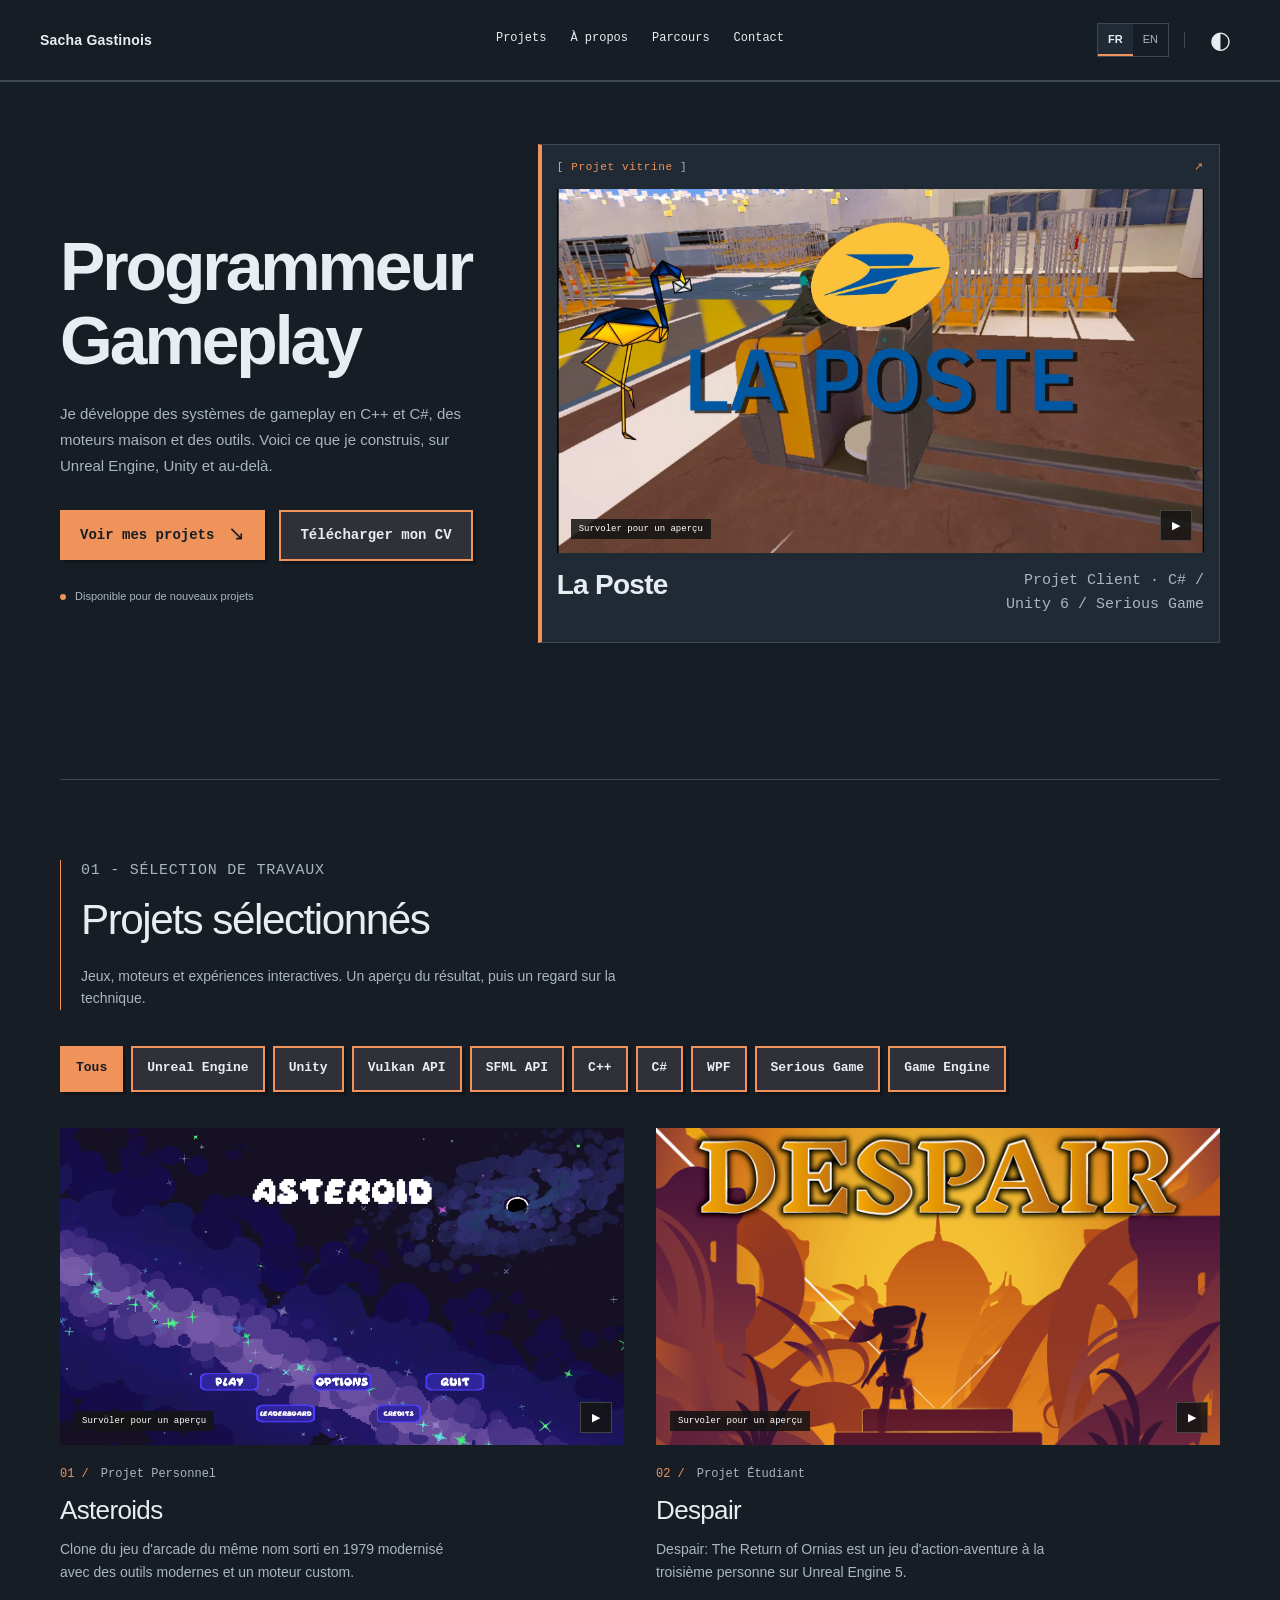
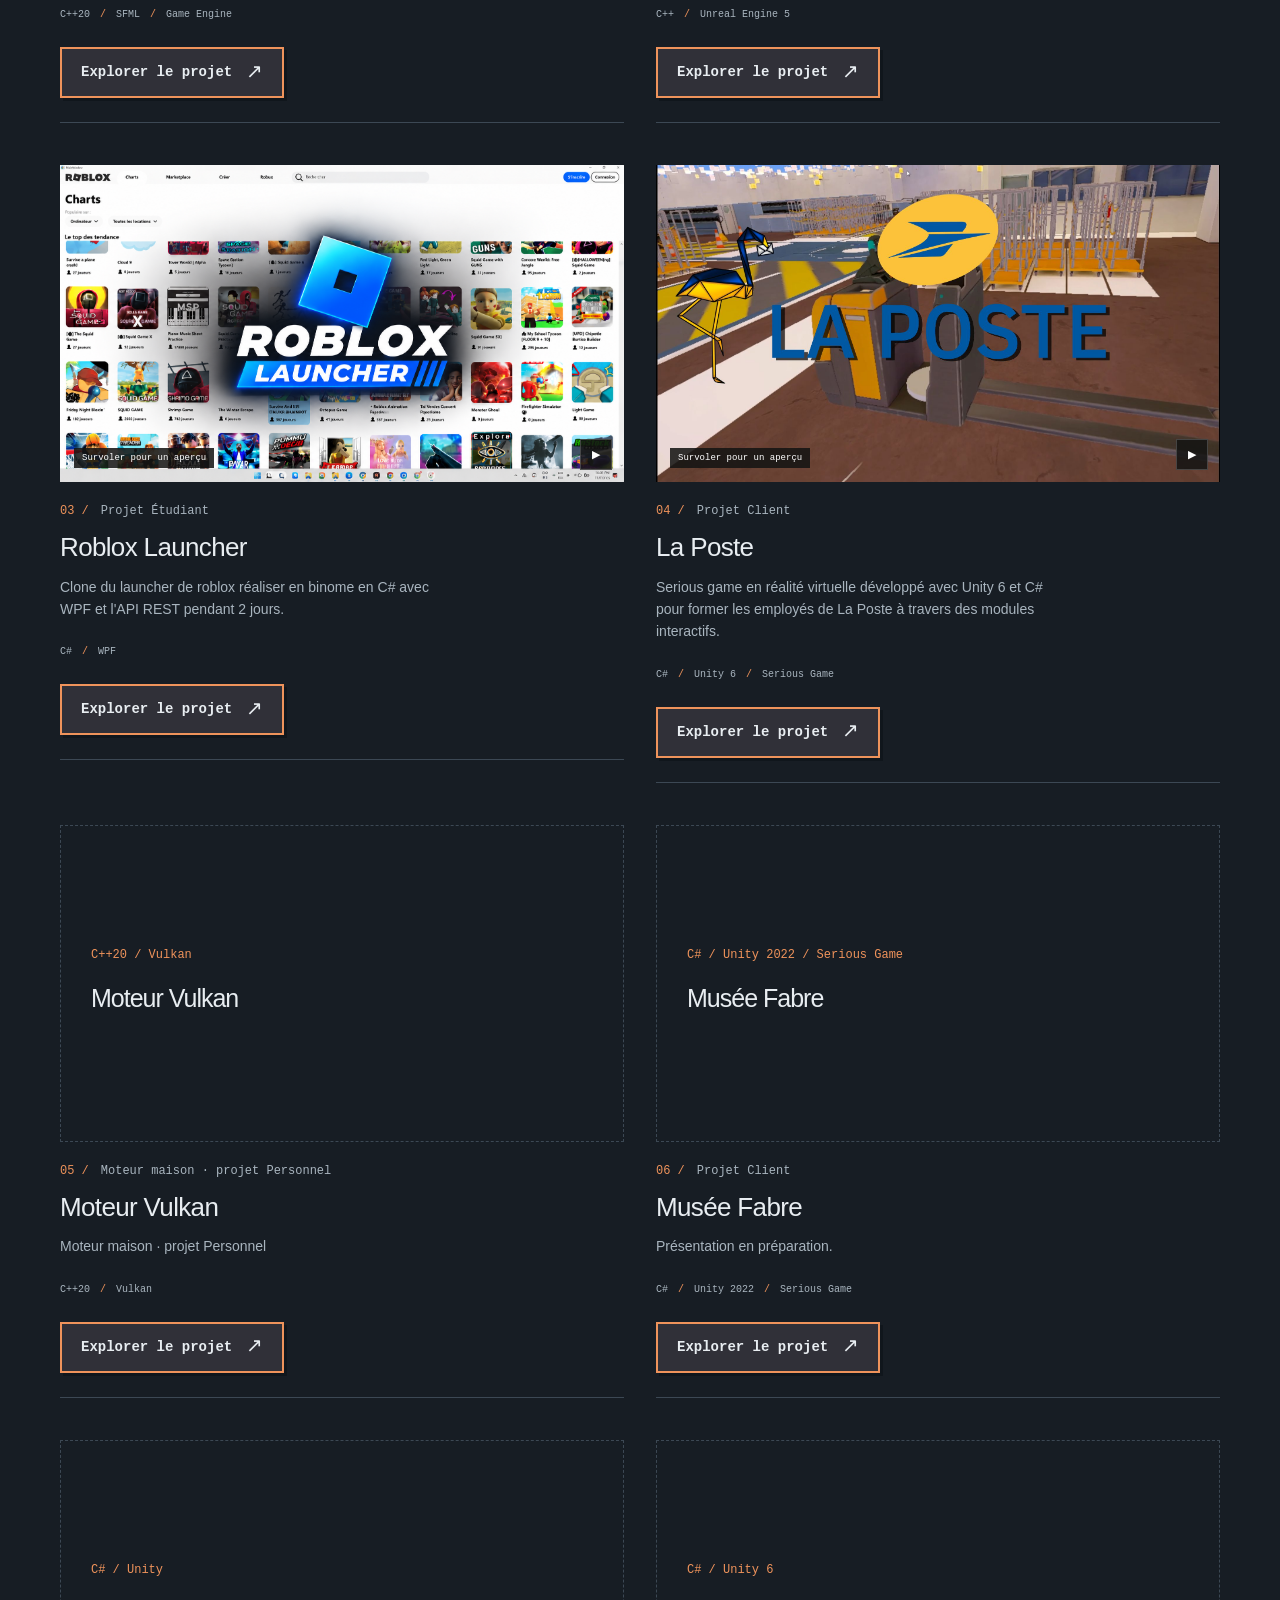
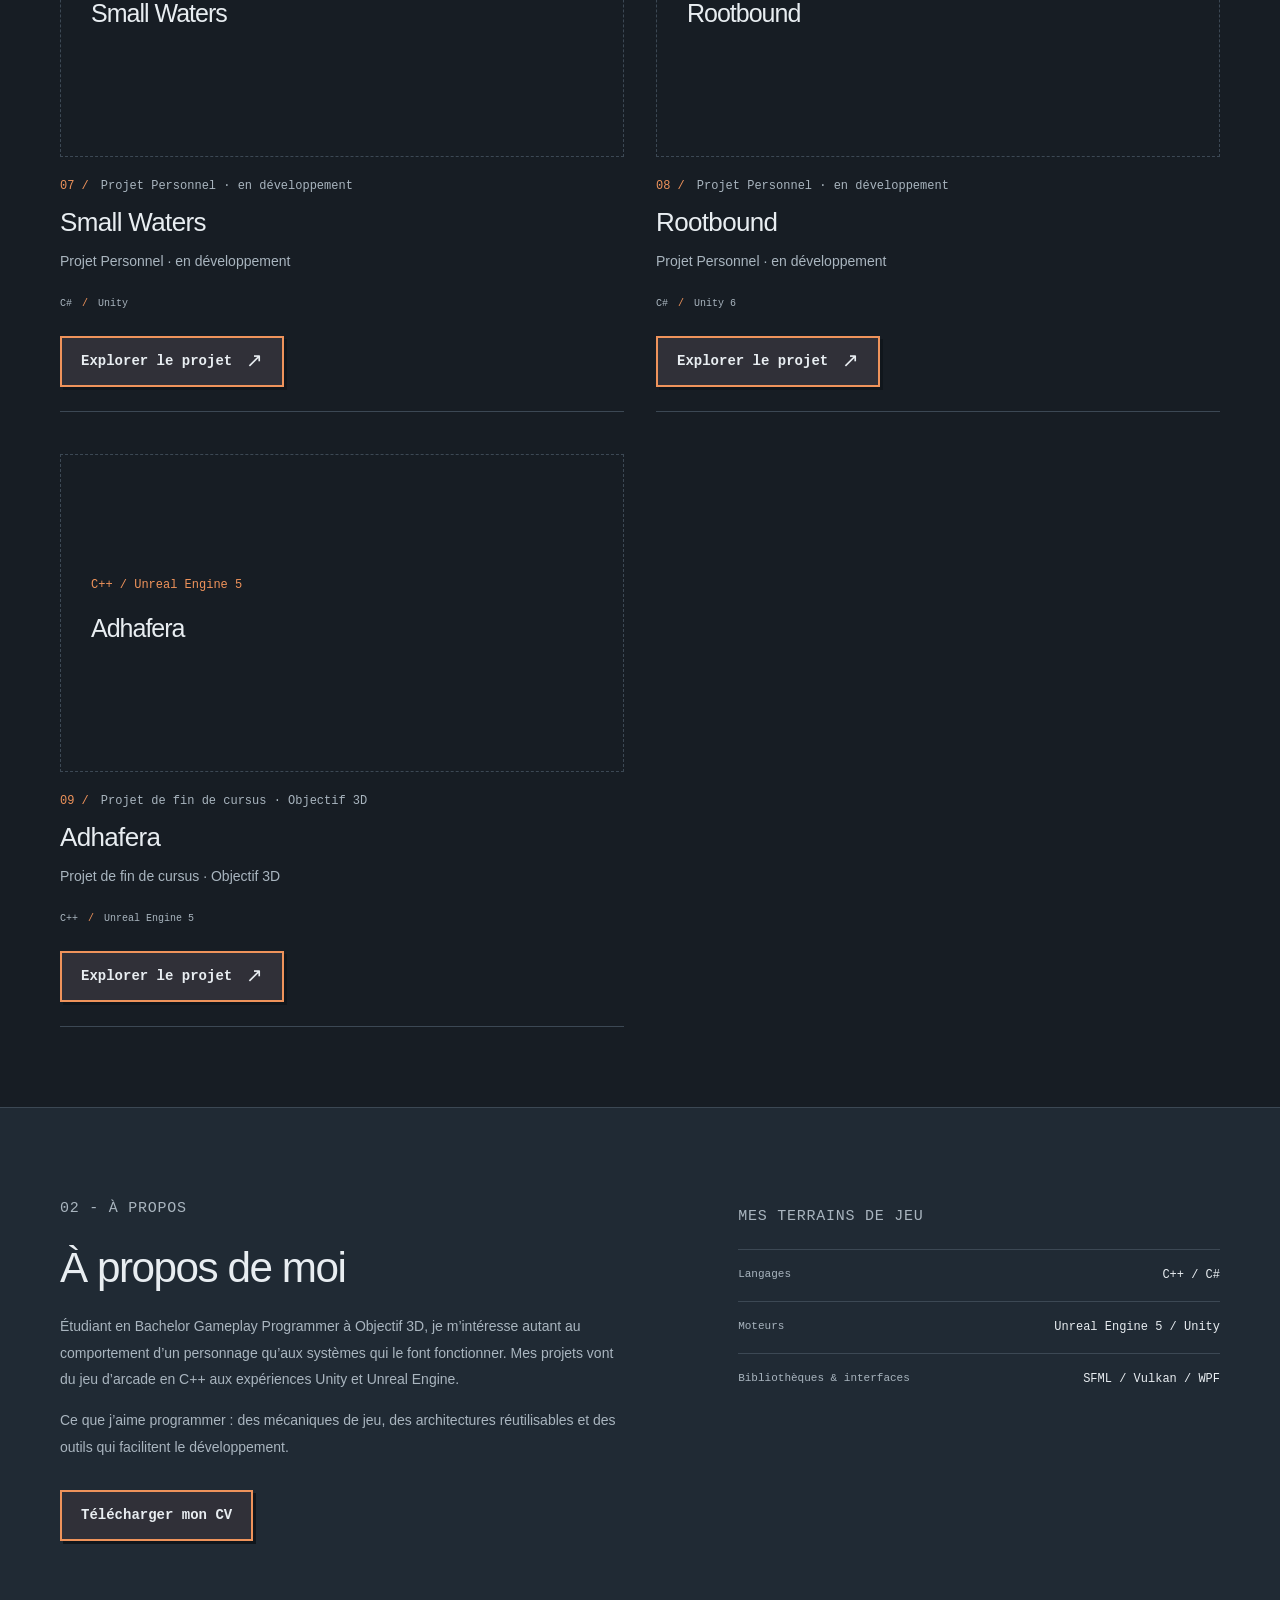
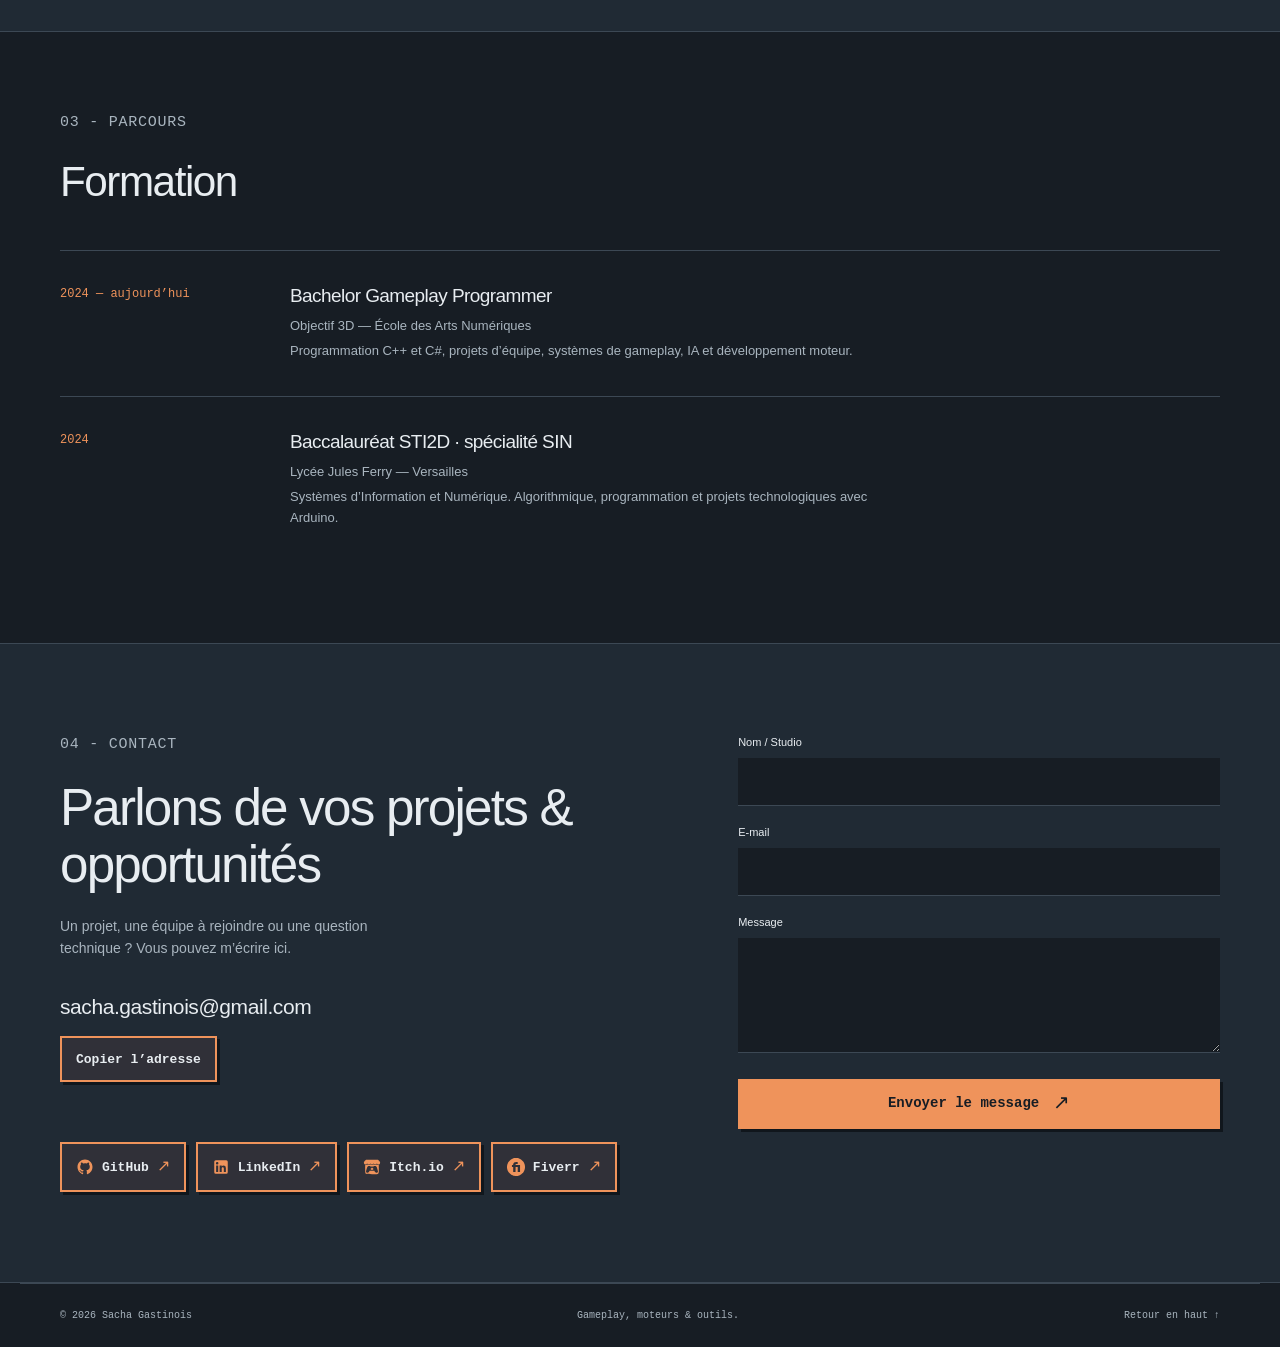
==== commit 5d337bb1: "update polish buttons & light mode" ====
--- a/index.html
+++ b/index.html
@@ -9,9 +9,9 @@
   <title>Sacha Gastinois — Gameplay Programmer</title>
   <link rel="icon" type="image/svg+xml" href="assets/favicon.svg">
   <script>try{const t=localStorage.getItem('portfolio-theme');if(t==='light'||t==='dark')document.documentElement.dataset.theme=t;}catch{}</script>
-  <link rel="stylesheet" href="css/style.css?v=studio-6">
-  <script src="js/previews.js?v=studio-6" defer></script>
-  <script src="js/main.js?v=studio-6" defer></script>
+  <link rel="stylesheet" href="css/style.css?v=studio-8-cta">
+  <script src="js/previews.js?v=pause-icon-1" defer></script>
+  <script src="js/main.js?v=studio-8-cta" defer></script>
 </head>
 <body>
   <a class="skip-link" href="#main" data-copy="skip">Aller au contenu</a>
@@ -23,14 +23,14 @@
   </header>
   <main id="main">
     <section id="home" class="hero wrap">
-      <div class="hero-copy"><p class="eyebrow" data-copy="heroTop">Sacha Gastinois / Programmation</p><p class="role"></p><h1><span data-copy="heroTitle">Sacha</span><br><span class="accent" data-copy="heroAccent">Gastinois</span></h1><p class="hero-description" data-copy="heroDescription"></p><div class="hero-actions"><a class="button primary" href="#projects"><span data-copy="viewProjects">Voir mes projets</span><span aria-hidden="true">↘</span></a><a class="underlined cv-link" href="assets/files/Curriculum-Vitae-Sacha-Gastinois.pdf" target="_blank" rel="noopener" data-copy="cv">Télécharger mon CV</a></div><p class="availability"><span aria-hidden="true"></span><span data-copy="availability">Disponible pour de nouveaux projets</span></p></div>
+      <div class="hero-copy"><p class="eyebrow" data-copy="heroTop">Sacha Gastinois / Programmation</p><p class="role"></p><h1><span data-copy="heroTitle">Sacha</span><br><span class="accent" data-copy="heroAccent">Gastinois</span></h1><p class="hero-description" data-copy="heroDescription"></p><div class="hero-actions"><a class="button primary" href="#projects"><span data-copy="viewProjects">Voir mes projets</span><span aria-hidden="true">↘</span></a><a class="button secondary cv-link" href="assets/files/Curriculum-Vitae-Sacha-Gastinois.pdf" target="_blank" rel="noopener" data-copy="cv">Télécharger mon CV</a></div><p class="availability"><span aria-hidden="true"></span><span data-copy="availability">Disponible pour de nouveaux projets</span></p></div>
       <div class="hero-feature"><div class="feature-caption"><span data-copy="featuredLabel">À découvrir</span><span aria-hidden="true">↗</span></div><div id="featuredMedia"></div><a id="featuredLink" class="feature-bottom" href="project.html?id=asteroid"><strong id="featuredTitle">Asteroids</strong><span id="featuredNote"></span></a></div>
       <div class="hero-strip"><!--<span>C++ / C#</span><span>Unreal Engine / Unity</span><span>Gameplay / Engines / Tools</span>--></div>
     </section>
     <section id="projects" class="section wrap"><div class="section-heading"><p class="eyebrow" data-copy="projectsEyebrow"></p><h2 data-copy="projectsTitle"></h2><p class="section-intro" data-copy="projectsIntro"></p></div><div id="filters" class="filters" role="group"></div><p id="projectCount" class="sr-only" role="status"></p><div id="projectGrid" class="project-grid" aria-busy="true"></div><p id="emptyState" hidden data-copy="empty"></p></section>
-    <section id="about" class="about-section"><div class="wrap about-grid"><div><p class="eyebrow" data-copy="aboutEyebrow"></p><h2 data-copy="aboutTitle"></h2><p data-copy="aboutText"></p><p data-copy="aboutText2"></p><a class="underlined cv-link" href="assets/files/Curriculum-Vitae-Sacha-Gastinois.pdf" target="_blank" rel="noopener" data-copy="cv"></a></div><aside class="toolkit"><p class="eyebrow" data-copy="skills"></p><div id="skills"></div><div class="toolkit-note" aria-hidden="true">C++<span>&</span>C#</div></aside></div></section>
+    <section id="about" class="about-section"><div class="wrap about-grid"><div><p class="eyebrow" data-copy="aboutEyebrow"></p><h2 data-copy="aboutTitle"></h2><p data-copy="aboutText"></p><p data-copy="aboutText2"></p><a class="button secondary cv-link" href="assets/files/Curriculum-Vitae-Sacha-Gastinois.pdf" target="_blank" rel="noopener" data-copy="cv"></a></div><aside class="toolkit"><p class="eyebrow" data-copy="skills"></p><div id="skills"></div><div class="toolkit-note" aria-hidden="true">C++<span>&</span>C#</div></aside></div></section>
     <section id="experience" class="section wrap"><p class="eyebrow" data-copy="experienceEyebrow"></p><h2 data-copy="experienceTitle"></h2><div id="timeline" class="timeline"></div></section>
-    <section id="contact" class="contact-section"><div class="wrap contact-grid"><div><p class="eyebrow" data-copy="contactEyebrow"></p><h2 data-copy="contactTitle"></h2><p data-copy="contactText"></p><a id="emailLink" class="email-link" href="mailto:sacha.gastinois@gmail.com">sacha.gastinois@gmail.com</a><button id="copyEmail" class="text-button underlined" data-copy="copyEmail"></button><p id="copyStatus" class="status" role="status"></p><div id="socialLinks" class="social-links"></div></div><form id="contactForm"><label for="name" data-copy="name"></label><input id="name" name="name" autocomplete="name" required maxlength="120"><label for="email" data-copy="email"></label><input id="email" name="_replyto" type="email" autocomplete="email" required maxlength="254"><label for="message" data-copy="message"></label><textarea id="message" name="message" rows="4" required maxlength="10000"></textarea><button class="button primary" type="submit"><span id="sendLabel" data-copy="send"></span><span aria-hidden="true">↗</span></button><p id="formStatus" class="status" role="status"></p></form></div></section>
+    <section id="contact" class="contact-section"><div class="wrap contact-grid"><div><p class="eyebrow" data-copy="contactEyebrow"></p><h2 data-copy="contactTitle"></h2><p data-copy="contactText"></p><a id="emailLink" class="email-link" href="mailto:sacha.gastinois@gmail.com">sacha.gastinois@gmail.com</a><button id="copyEmail" class="button secondary" type="button" data-copy="copyEmail"></button><p id="copyStatus" class="status" role="status"></p><div id="socialLinks" class="social-links"></div></div><form id="contactForm"><label for="name" data-copy="name"></label><input id="name" name="name" autocomplete="name" required maxlength="120"><label for="email" data-copy="email"></label><input id="email" name="_replyto" type="email" autocomplete="email" required maxlength="254"><label for="message" data-copy="message"></label><textarea id="message" name="message" rows="4" required maxlength="10000"></textarea><button class="button primary" type="submit"><span id="sendLabel" data-copy="send"></span><span aria-hidden="true">↗</span></button><p id="formStatus" class="status" role="status"></p></form></div></section>
   </main>
   <footer class="wrap"><span>© <span id="year">2026</span> <span data-name>Sacha Gastinois</span></span><span data-copy="footer"></span><a href="#home" data-copy="backTop"></a></footer>
   <noscript><div class="noscript">Active JavaScript pour afficher les projets et le contenu. / Enable JavaScript to view the projects. <a href="https://github.com/SachaGastinois">GitHub</a> · <a href="mailto:sacha.gastinois@gmail.com">Contact</a></div></noscript>
--- a/css/style.css
+++ b/css/style.css
@@ -1,6 +1,34 @@
 @charset "UTF-8";
-:root{color-scheme:dark;--bg:#141413;--surface:#1c1c1a;--text:#f0eee7;--muted:#aaa89f;--line:#373732;--accent:#ff6a2a;--ink:#141413;--max:1240px;font-family:Arial,Helvetica,sans-serif;font-synthesis:none;scroll-behavior:smooth;scroll-padding-top:100px}
-:root[data-theme=light]{color-scheme:light;--bg:#f5f2e9;--surface:#eae6dc;--text:#20201c;--muted:#636159;--line:#d1cdc2;--accent:#b83b08;--ink:#fff}
+:root
+{
+  color-scheme:dark;
+  --bg:#171d24;
+  --surface:#202a34;
+  --text:#e8edf1;
+  --muted:#a9b5bf;
+  --line:#3c4854;
+  --accent:#ef935b;
+  --ink:#171d24;
+  --max:1240px;
+  font-family:"Segoe UI",Tahoma,Arial,sans-serif;
+  font-synthesis:none;
+  scroll-behavior:smooth;
+  scroll-padding-top:100px
+}
+
+:root[data-theme=light] {
+  color-scheme: light;
+  --bg: #fff3ec;
+  --surface: #f7e2d4;
+  --text: #202c36;
+  --muted: #52616d;
+  --line: #bcc7cf;
+  --accent: #9c471b;
+  --ink: #fff;
+  --action-surface: #f2e1d6;
+  --action-shadow: #c7b6aa;
+}
+
 *{box-sizing:border-box}body{margin:0;background:var(--bg);color:var(--text);line-height:1.6}a{color:inherit;text-decoration:none}button,input,textarea{font:inherit}button,a,input,textarea{-webkit-tap-highlight-color:transparent}button{cursor:pointer;color:inherit}button:disabled{cursor:wait;opacity:.6}button{border:0}img,video{display:block;max-width:100%}button:focus-visible,a:focus-visible,input:focus-visible,textarea:focus-visible{outline:2px solid var(--accent);outline-offset:5px}::selection{background:var(--accent);color:var(--ink)}[hidden]{display:none!important}.wrap{max-width:var(--max);margin-inline:auto;padding-inline:40px}.eyebrow{font:15px/1.5 'Courier New',monospace;text-transform:uppercase;letter-spacing:.13em;color:var(--muted);margin:0 0 24px}.accent{color:var(--accent)}.site-header{max-width:1440px;margin:auto;padding:24px 40px;display:flex;align-items:center;justify-content:space-between;gap:24px;border-bottom:1px solid var(--line);position:relative;z-index:5}.wordmark{display:flex;align-items:center;gap:14px;font-size:12px;font-weight:700;line-height:1.2}.monogram{font-size:37px;letter-spacing:-4px;line-height:1}.monogram span{color:var(--accent)}.desktop-nav{display:flex;gap:30px;font-size:13px}.desktop-nav a:hover,.social-links a:hover{color:var(--accent)}.header-controls{display:flex;align-items:center;gap:15px}.text-button{background:none;padding:6px 0;font-size:12px;font-weight:700}.icon-button{background:transparent;font-size:24px;width:40px;height:40px;display:grid;place-items:center}.icon-button:hover{color:var(--accent)}.control-divider{height:16px;width:1px;background:var(--line)}.menu-button{display:none}.mobile-nav{position:absolute;top:100%;left:0;right:0;padding:24px 28px;background:var(--bg);border-bottom:1px solid var(--line)}.mobile-nav a{display:block;padding:12px 0}.hero{padding-top:80px;display:grid;grid-template-columns:1.1fr 1fr;column-gap:70px;align-items:center}.hero .eyebrow{margin-bottom:20px}.role{font-size:15px;margin:0 0 16px}.hero h1{font-size:clamp(60px,7.2vw,102px);line-height:.99;letter-spacing:-.065em;font-weight:700;margin:0 0 28px}.hero-description{font-size:16px;color:var(--muted);max-width:470px;line-height:1.8;margin:0 0 30px}.hero-actions{display:flex;gap:24px;align-items:center;flex-wrap:wrap}.button{display:inline-flex;align-items:center;justify-content:space-between;gap:36px;padding:15px 20px;font-size:12px;font-weight:700;min-height:48px;border:1px solid var(--line);background:transparent}.button.primary{background:var(--accent);color:var(--ink);border-color:var(--accent)}.button:hover{filter:brightness(1.12)}.button span[aria-hidden]{font-size:20px;line-height:1}.underlined{font-size:12px;text-decoration:underline;text-underline-offset:5px;text-decoration-color:var(--muted)}.underlined:hover{text-decoration-color:var(--accent);color:var(--accent)}.availability{display:flex;gap:9px;align-items:center;color:var(--muted);font-size:11px;margin-top:27px}.availability>span:first-child{width:6px;height:6px;border-radius:100%;background:var(--accent);flex-shrink:0}.hero-feature{display:block;transform:rotate(2deg);background:var(--surface);border:1px solid var(--line);padding:16px;box-shadow:16px 16px 0 color-mix(in srgb,var(--surface) 60%,transparent);transition:transform .25s}.hero-feature:hover{transform:rotate(0deg)}.feature-caption{display:flex;justify-content:space-between;align-items:center;padding:0 0 12px;font:10px 'Courier New',monospace;text-transform:uppercase;letter-spacing:.12em;color:var(--muted)}.hero-feature img{width:100%;height:auto;aspect-ratio:4/3;object-fit:cover;object-position:center}.feature-bottom{display:flex;justify-content:space-between;align-items:flex-start;gap:12px;padding-top:16px}.feature-bottom strong{font-size:20px;letter-spacing:-.04em}.feature-bottom>span{font:10px/1.6 'Courier New',monospace;color:var(--muted);max-width:140px;text-align:right}.hero-strip{grid-column:1/-1;margin-top:64px;border-block:1px solid var(--line);padding:18px 0;display:flex;justify-content:space-between;gap:20px;font:10px 'Courier New',monospace;text-transform:uppercase;letter-spacing:.07em;color:var(--muted)}.section{padding-top:100px;padding-bottom:100px}h2{font-size:clamp(32px,4vw,52px);letter-spacing:-.055em;line-height:1.1;font-weight:600;margin:0 0 22px}.section-intro{color:var(--muted);font-size:14px;max-width:560px}.filters{display:flex;flex-wrap:wrap;gap:8px;margin:36px 0}.filter{padding:9px 17px;border:1px solid var(--line);border-radius:2px;font-size:11px;background:transparent}.filter:hover{border-color:var(--accent)}.filter[aria-pressed=true]{background:var(--text);color:var(--bg);border-color:var(--text)}.project-grid{display:grid;grid-template-columns:repeat(2,minmax(0,1fr));gap:44px 30px}.project-card:first-child{grid-column:1/-1;display:grid;grid-template-columns:1.65fr 1fr;gap:36px;align-items:center}.project-media{position:relative;aspect-ratio:16/9;background:#0c0c0c;overflow:hidden}.project-media img,.project-media video{width:100%;height:100%;object-fit:cover}.project-media video{position:absolute;inset:0;opacity:0;pointer-events:none}.project-media.is-playing video{opacity:1}.project-image-link{position:absolute;inset:0;width:100%;background:transparent;display:block;z-index:1}.preview-toggle{position:absolute;bottom:12px;right:12px;background:#141413dc;color:#fff;border:1px solid #7777;padding:6px 11px;font-size:11px;z-index:2}.preview-hint{position:absolute;bottom:14px;left:14px;color:#fff;background:#141413dc;padding:5px 8px;font:9px 'Courier New',monospace;pointer-events:none}.project-copy{padding-top:20px}.project-card:first-child .project-copy{padding-top:0}.project-meta{display:flex;align-items:center;gap:12px;font:10px/1.5 'Courier New',monospace;color:var(--muted);margin-bottom:12px}.project-number{color:var(--accent)}.project-title{font-size:29px;letter-spacing:-.045em;margin:0 0 12px;line-height:1.2}.project-title button{background:none;text-align:left;padding:0;font:inherit}.project-title button:hover{color:var(--accent)}.project-summary{font-size:14px;color:var(--muted);max-width:390px;margin:0 0 22px}.tags{display:flex;gap:7px;flex-wrap:wrap}.tag{font:10px 'Courier New',monospace;padding:5px 8px;border:1px solid var(--line);color:var(--muted)}.project-open{margin-top:24px;padding:0 0 5px;background:none;border-bottom:1px solid var(--line);font-size:12px;display:inline-flex;gap:30px}.project-open:hover{color:var(--accent);border-color:var(--accent)}.workbench-heading{border-top:1px solid var(--line);margin-top:65px;padding-top:30px;display:flex;align-items:baseline;justify-content:space-between;gap:20px}.workbench-heading h3{font-size:18px;font-weight:500;margin:0}.workbench-heading p{font-size:12px;color:var(--muted)}.other-project{padding:22px 0;border-bottom:1px solid var(--line);display:grid;grid-template-columns:1fr 1.3fr 1fr;gap:20px;align-items:center}.other-project h4{font-size:15px;margin:0;font-weight:500}.other-project p{font-size:11px;color:var(--muted);margin:0}.other-project .tags{justify-content:flex-end}.about-section{padding:90px 0;background:var(--surface);border-block:1px solid var(--line)}.about-grid{display:grid;grid-template-columns:1.2fr 1fr;gap:100px}.about-grid h2{max-width:540px}.about-grid p:not(.eyebrow){font-size:14px;color:var(--muted);max-width:560px;line-height:1.9}.about-grid .cv-link{display:inline-block;margin-top:16px}.toolkit{padding-top:8px}.skill-row{border-top:1px solid var(--line);padding:16px 0;display:flex;justify-content:space-between;gap:20px;font-size:13px}.skill-row>span{font-size:11px;color:var(--muted)}.skill-row strong{font-weight:400;text-align:right}.toolkit-note{font-size:78px;letter-spacing:-.075em;line-height:1;margin-top:30px;color:var(--muted)}.toolkit-note span{color:var(--accent);font-family:Georgia,serif;font-style:italic;font-weight:400;margin-inline:15px}.timeline{margin-top:45px}.timeline-item{display:grid;grid-template-columns:190px 1fr;gap:40px;border-top:1px solid var(--line);padding:30px 0}.timeline-date{color:var(--accent);font:12px 'Courier New',monospace;padding-top:6px}.timeline-item h3{font-size:20px;letter-spacing:-.03em;margin:0 0 5px}.timeline-item p{font-size:13px;color:var(--muted);margin:4px 0;max-width:620px}.contact-section{border-top:1px solid var(--line);padding:90px 0;background:var(--surface)}.contact-grid{display:grid;grid-template-columns:1.2fr 1fr;gap:100px}.contact-grid h2{font-size:clamp(44px,6vw,78px)}.contact-grid p:not(.eyebrow){font-size:14px;color:var(--muted);max-width:370px}.email-link{display:block;font-size:clamp(15px,2vw,21px);margin:30px 0 5px;letter-spacing:-.02em;overflow-wrap:anywhere}.social-links{display:flex;flex-wrap:wrap;gap:22px;margin-top:28px;font-size:12px}.social-links a::after{content:' ↗';color:var(--accent)}form label{display:block;font-size:11px;margin-bottom:7px}input,textarea{width:100%;background:var(--bg);border:1px solid var(--line);border-radius:0;color:var(--text);padding:12px;margin-bottom:18px;font-size:14px;resize:vertical}form .button{width:100%}.status{min-height:20px;font-size:12px!important}.contact-grid .status{margin-top:12px}footer{display:flex;justify-content:space-between;gap:20px;padding-block:26px;font:10px 'Courier New',monospace;color:var(--muted)}dialog{width:min(1000px,calc(100% - 32px));max-height:90dvh;background:var(--bg);color:var(--text);border:1px solid var(--line);padding:0;overscroll-behavior:contain}dialog::backdrop{background:#000b;backdrop-filter:blur(6px)}.dialog-toolbar{position:sticky;top:0;z-index:5;background:var(--bg);padding:10px 24px;display:flex;align-items:center;justify-content:space-between;border-bottom:1px solid var(--line)}.dialog-toolbar .eyebrow{margin:0}#dialogContent{padding:30px}.dialog-title{font-size:42px;letter-spacing:-.05em;line-height:1.1;margin:12px 0 20px}.dialog-description{font-size:15px;color:var(--muted);white-space:pre-line;max-width:760px}.dialog-video{width:100%;max-height:60dvh;background:#000;margin:28px 0}.dialog-links{display:flex;flex-wrap:wrap;gap:12px;padding-top:26px}.detail-section{border-top:1px solid var(--line);padding-top:30px;margin-top:35px}.detail-section h3{font-size:22px;letter-spacing:-.03em}.detail-section p{font-size:14px;line-height:1.9;color:var(--muted);white-space:pre-line}.detail-section img{width:100%;height:auto;background:transparent;padding:0;margin-top:24px}.sr-only{position:absolute;width:1px;height:1px;padding:0;margin:-1px;overflow:hidden;clip:rect(0,0,0,0);white-space:nowrap;border:0}.skip-link{position:fixed;left:16px;top:-100px;z-index:99;background:var(--accent);color:var(--ink);padding:12px}.skip-link:focus{top:16px}.noscript{padding:30px;text-align:center}.error-panel{grid-column:1/-1;padding:24px;border:1px solid var(--line)}
 @media(min-width:1500px){.hero{padding-top:100px}.hero-strip{margin-top:85px}}
 @media(max-width:1000px){.hero{gap:40px;padding-top:65px}.hero h1{font-size:76px}.hero-description{font-size:14px}.hero-feature{padding:12px}.feature-bottom{flex-direction:column;gap:2px}.feature-bottom>span{text-align:left;max-width:none}.about-grid,.contact-grid{gap:50px}.hero-strip{margin-top:50px}.project-card:first-child{gap:25px}.project-title{font-size:26px}}
@@ -28,7 +56,7 @@
 
 .hero-feature .project-media{aspect-ratio:4/3}
 .hero-feature .project-media img{height:100%;aspect-ratio:auto;object-fit:cover}
-.preview-feedback{position:absolute;bottom:48px;left:12px;right:12px;z-index:3;padding:8px 10px;background:#141413ed;color:#fff;font-size:11px;pointer-events:none}
+.preview-feedback{position:absolute;bottom:50px;left:12px;right:12px;z-index:3;padding:8px 10px;background:#141413ed;color:#fff;font-size:11px;pointer-events:none}
 .preview-feedback:empty{display:none}
 @media(max-width:740px){.hero-feature .project-media{aspect-ratio:16/9}}
 
@@ -73,8 +101,7 @@
 @media(max-width:740px){.site-header{grid-template-columns:1fr auto}.desktop-nav{display:none}.hero{grid-template-columns:1fr;gap:30px}.hero-feature{grid-row:2;padding:12px;width:100%}.hero-copy h1{font-size:62px}.feature-bottom{flex-wrap:wrap}.feature-bottom strong{font-size:28px}.header-controls{gap:6px}.language-selector button{font-size:10px;padding:6px}.control-divider{display:none}.wordmark{font-size:12px}.layout-row,.layout-row.ratio-40-60,.layout-row.ratio-60-40,.layout-row.ratio-30-70,.layout-row.ratio-70-30{grid-template-columns:minmax(0,1fr)}.block-items{gap:24px}.layout-row.reverse-mobile{display:flex;flex-direction:column-reverse}.project-blocks>.content-block{margin-block:32px}}
 
 /* Personal studio identity: slate, copper and compact workshop typography. */
-:root{--bg:#171d24;--surface:#202a34;--text:#e8edf1;--muted:#a9b5bf;--line:#3c4854;--accent:#ef935b;--ink:#171d24;font-family:"Segoe UI",Tahoma,Arial,sans-serif}
-:root[data-theme=light]{--bg:#f2f4f5;--surface:#e5eaed;--text:#202c36;--muted:#52616d;--line:#bcc7cf;--accent:#9c471b;--ink:#fff}
+
 .site-header{border-bottom:2px solid var(--line);padding-block:20px}
 .wordmark{font-weight:600;letter-spacing:.015em}
 .desktop-nav{font-family:"Courier New",monospace;font-size:12px;gap:24px}
@@ -160,4 +187,113 @@
   font-family: "Courier New", monospace;
   font-weight: 400;
   letter-spacing: 0.05em;
-}+}
+
+/* Masquer l’image pendant la lecture de l’aperçu */
+.project-media.is-playing img {
+  visibility: hidden;
+}
+
+/* Plaquer la vidéo sur tout le cadre */
+.project-media video {
+  position: absolute;
+  inset: 0;
+  width: 100%;
+  height: 100%;
+  display: block;
+  object-fit: cover;
+}
+
+/* Groupe en row contenant exactement trois éléments */
+.block-items.layout-row:has(> :nth-child(3):last-child) {
+  grid-template-columns: repeat(3, minmax(0, 1fr));
+}
+
+@media (max-width: 740px) {
+  .block-items.layout-row:has(> :nth-child(3):last-child) {
+    grid-template-columns: minmax(0, 1fr);
+  }
+}
+
+.content-block strong,
+.project-lead strong {
+  color: var(--text);
+  font-weight: 700;
+}
+
+/* CTA hierarchy: copper primary actions, outlined secondary actions. */
+.button,.project-open,.social-links a,#copyEmail{
+  display:inline-flex;align-items:center;justify-content:center;gap:14px;
+  min-height:46px;max-width:100%;padding:12px 18px;
+  border:1px solid var(--accent);background:transparent;color:var(--accent);
+  font:600 13px/1.5 "Courier New",monospace;text-decoration:none;
+  overflow-wrap:anywhere;transition:background-color .18s,color .18s,border-color .18s,box-shadow .18s,transform .18s;
+}
+.button.primary{background:var(--accent);color:var(--ink);border-color:var(--accent);box-shadow:4px 4px 0 var(--bg);font-weight:700}
+.button.secondary{background:var(--bg);color:var(--text);border-color:var(--muted);box-shadow:none}
+.button:hover,.project-open:hover,.social-links a:hover,#copyEmail:hover{filter:none;text-decoration:none;background:var(--surface);color:var(--text);border-color:var(--accent)}
+.button.primary:hover{background:var(--accent);color:var(--ink);box-shadow:6px 6px 0 var(--bg)}
+.button.primary .external-icon,.button.primary .external-arrow{color:inherit}
+.project-open{margin-top:22px;justify-content:space-between;min-width:175px}
+.about-grid .cv-link{display:inline-flex}
+.hero-actions{gap:14px}
+.hero>*{min-width:0}
+.hero-actions .button{flex:0 1 auto}
+.hero-actions .button span[data-copy]{min-width:0}
+.filter{min-height:44px;border:1px solid var(--line);font-size:12px;padding:10px 14px;transition:background-color .18s,color .18s,border-color .18s}
+.filter[aria-pressed=true]{background:var(--accent);border-color:var(--accent);color:var(--ink);font-weight:700}
+.filter[aria-pressed=true]:hover{background:var(--accent)}
+.social-links{gap:10px}
+.social-links a{gap:8px;padding:10px 12px;font-size:12px;border-color:var(--line);color:var(--text)}
+#copyEmail{margin-top:8px;min-height:44px;padding:9px 14px;font-size:12px;border-color:var(--muted);color:var(--text)}
+.email-link:hover{color:var(--accent);text-decoration:underline;text-underline-offset:5px}
+.feature-bottom{border-bottom:2px solid transparent;padding-bottom:8px}
+.feature-bottom:hover{border-bottom-color:var(--accent)}
+button:focus-visible,a:focus-visible{outline:3px solid var(--accent);outline-offset:4px}
+.button:disabled,.button[aria-disabled=true]{opacity:.65;box-shadow:none;transform:none;cursor:wait}
+.project-page-nav a{min-height:44px;display:inline-flex;align-items:center}
+@media(hover:hover) and (prefers-reduced-motion:no-preference){
+  .button:not(:disabled):hover,.project-open:hover{transform:translateY(-2px)}
+  .button:not(:disabled):active,.project-open:active{transform:translateY(0)}
+}
+
+@media(max-width:740px){
+  .hero-actions{align-items:stretch}.hero-actions .button{flex:1 1 210px;justify-content:space-between}
+  .feature-bottom>span{max-width:100%;text-align:left}.feature-bottom{flex-direction:column}
+  .dialog-links .button{flex:1 1 200px}.project-page-nav a{max-width:100%;overflow-wrap:anywhere}
+}
+@media(max-width:380px){.site-header{padding-inline:16px}.wordmark{max-width:90px}.wrap{padding-inline:20px}.hero h1,.hero-copy h1{font-size:clamp(40px,13.5vw,50px)}}
+@media(prefers-reduced-motion:reduce){.button,.project-open{transform:none!important}}
+
+/* Stronger surfaces for every action and utility control. */
+:root{--action-surface:#303038;--action-shadow:#10161c}
+
+.button,.button.secondary,.project-open,.social-links a,#copyEmail,
+.filter,.project-page-nav a{
+  border:2px solid var(--accent);background:var(--action-surface);color:var(--text);
+  font-weight:700;box-shadow:3px 3px 0 var(--action-shadow);
+  text-decoration:none;transition:background-color .18s,color .18s,box-shadow .18s,transform .18s;
+}
+.button,.button.secondary,.project-open{min-height:50px;padding:13px 19px;font-size:14px}
+.button.primary,.filter[aria-pressed=true]{
+  background:var(--accent);color:var(--ink);border-color:var(--accent);font-weight:700;
+  box-shadow:3px 3px 0 var(--action-shadow);
+}
+.filter{font-size:13px;min-height:46px;padding:10px 14px}
+.social-links a,#copyEmail{border-color:var(--accent);font-size:13px;min-height:46px;padding:11px 14px}
+.external-arrow{color:var(--accent);font-size:16px;font-weight:700}
+.project-page-nav a{padding:10px 14px;min-height:44px;overflow-wrap:anywhere}
+.project-page-nav a{font-size:13px}
+.button:hover,.button.secondary:hover,.project-open:hover,.social-links a:hover,#copyEmail:hover,
+.filter:hover,.filter[aria-pressed=true]:hover,.project-page-nav a:hover{
+  background:var(--accent);color:var(--ink);border-color:var(--accent);
+  box-shadow:5px 5px 0 var(--action-shadow);text-decoration:none;
+}
+.button.primary:hover{box-shadow:6px 6px 0 var(--action-shadow)}
+.social-links a:hover .external-icon,.social-links a:hover .external-arrow,
+.dialog-links .button:hover .external-icon,.dialog-links .button:hover .external-arrow{color:inherit}
+.button:disabled,.button:disabled:hover{box-shadow:none;transform:none;opacity:.65}
+@media(max-width:740px){
+  .hero-actions .button{flex-basis:230px}
+  .project-page-nav a{flex:1 1 230px}
+}
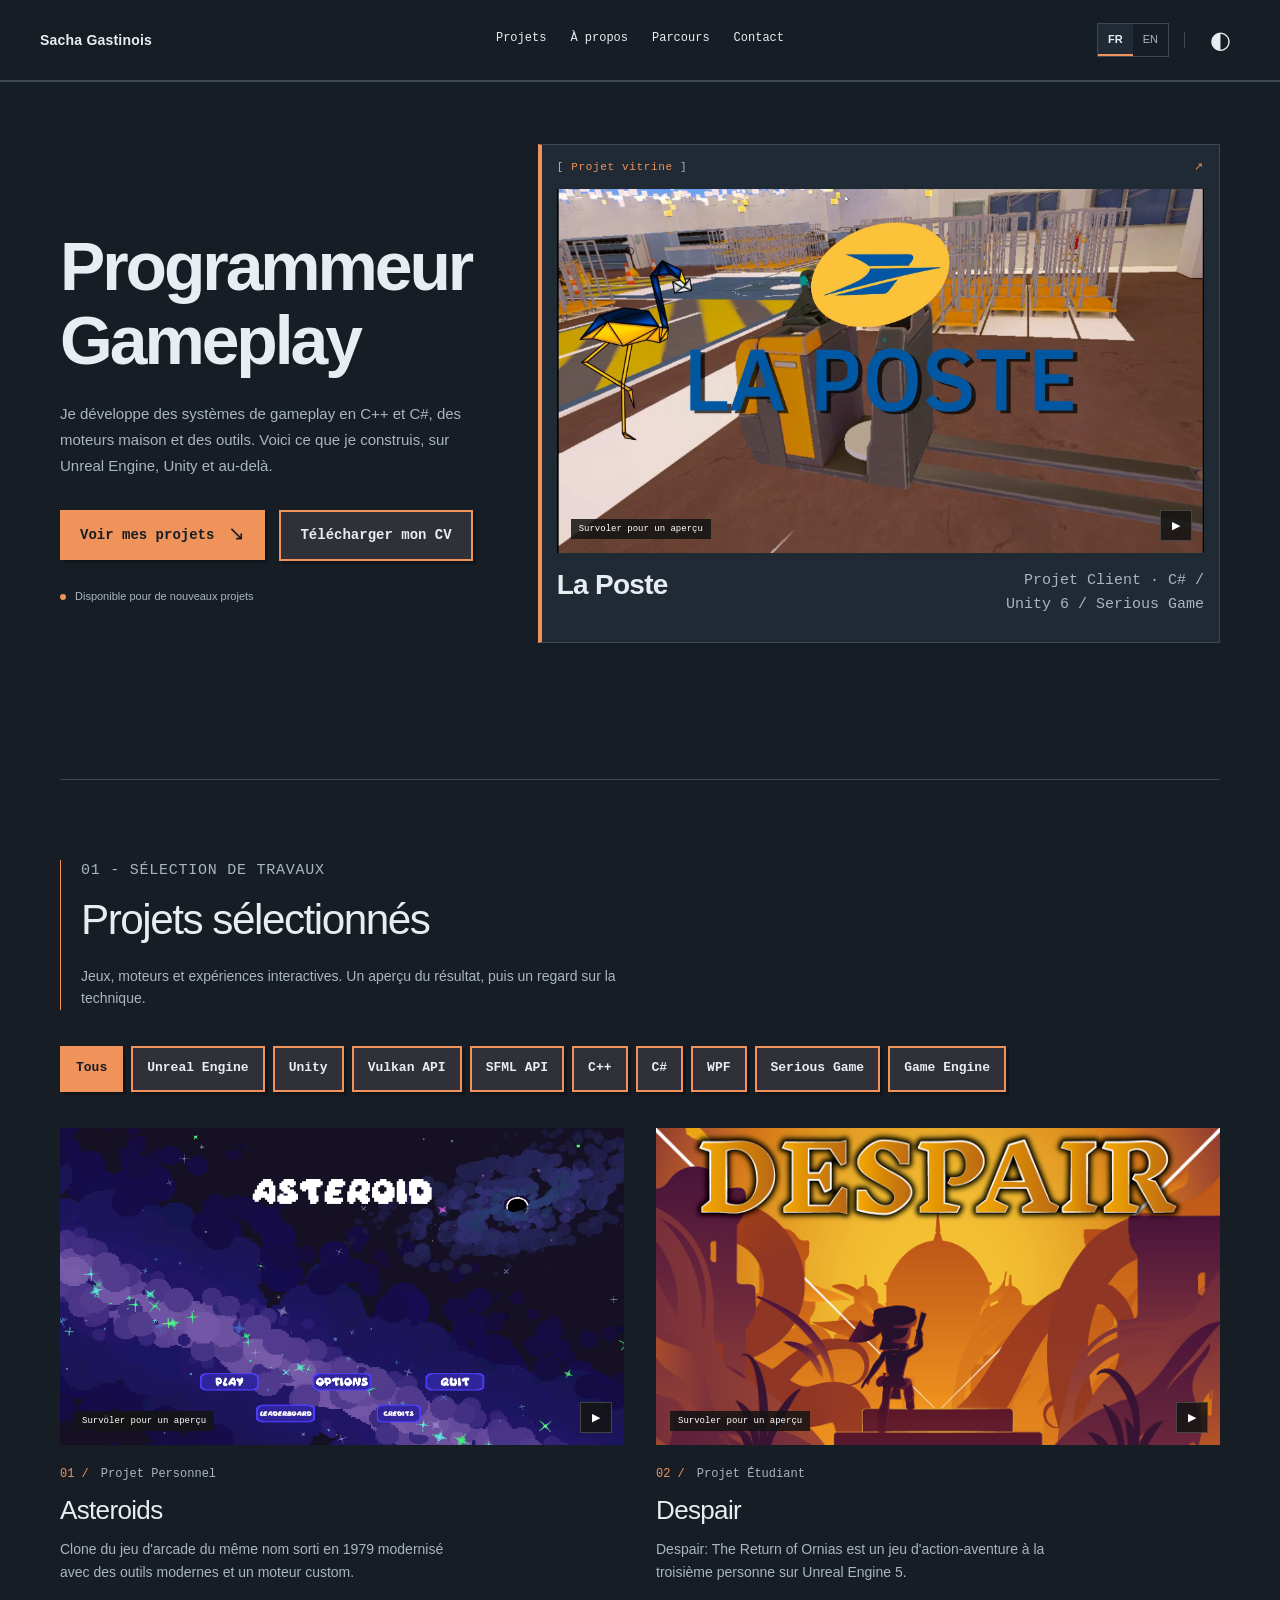
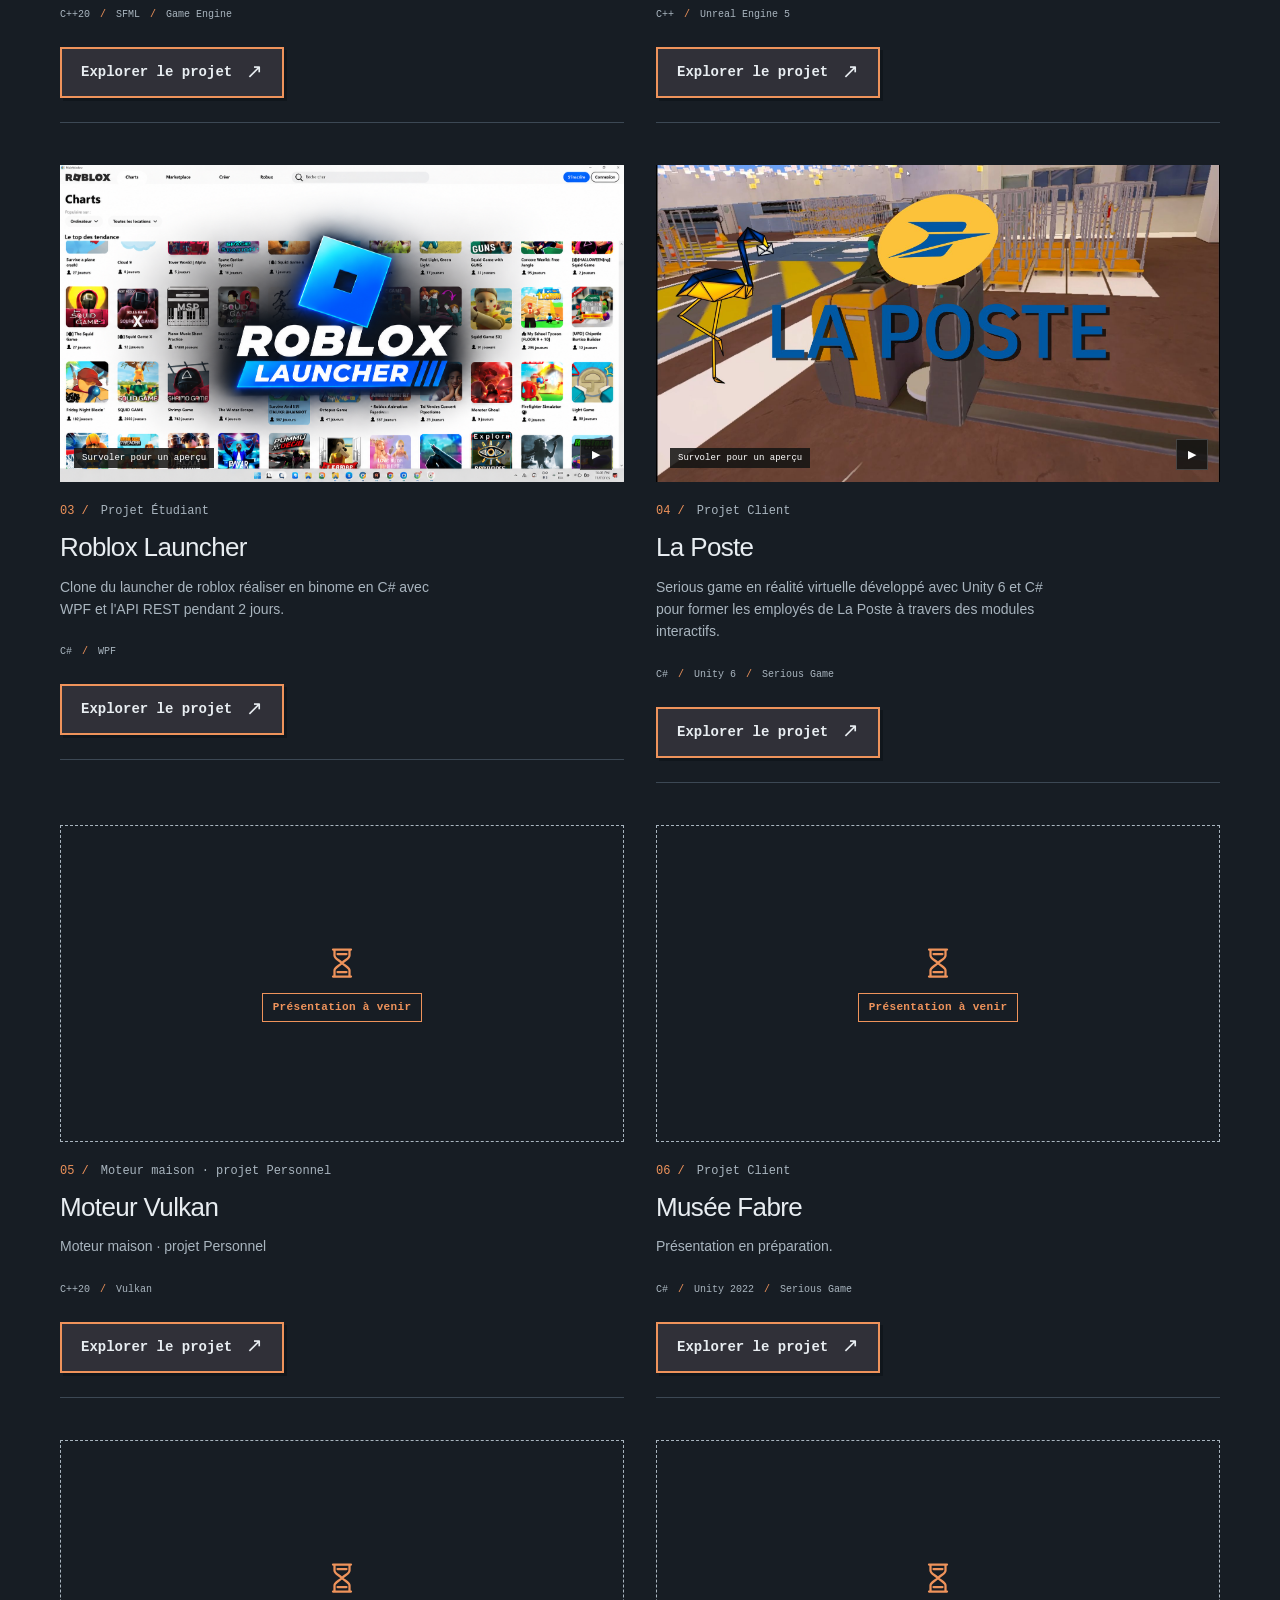
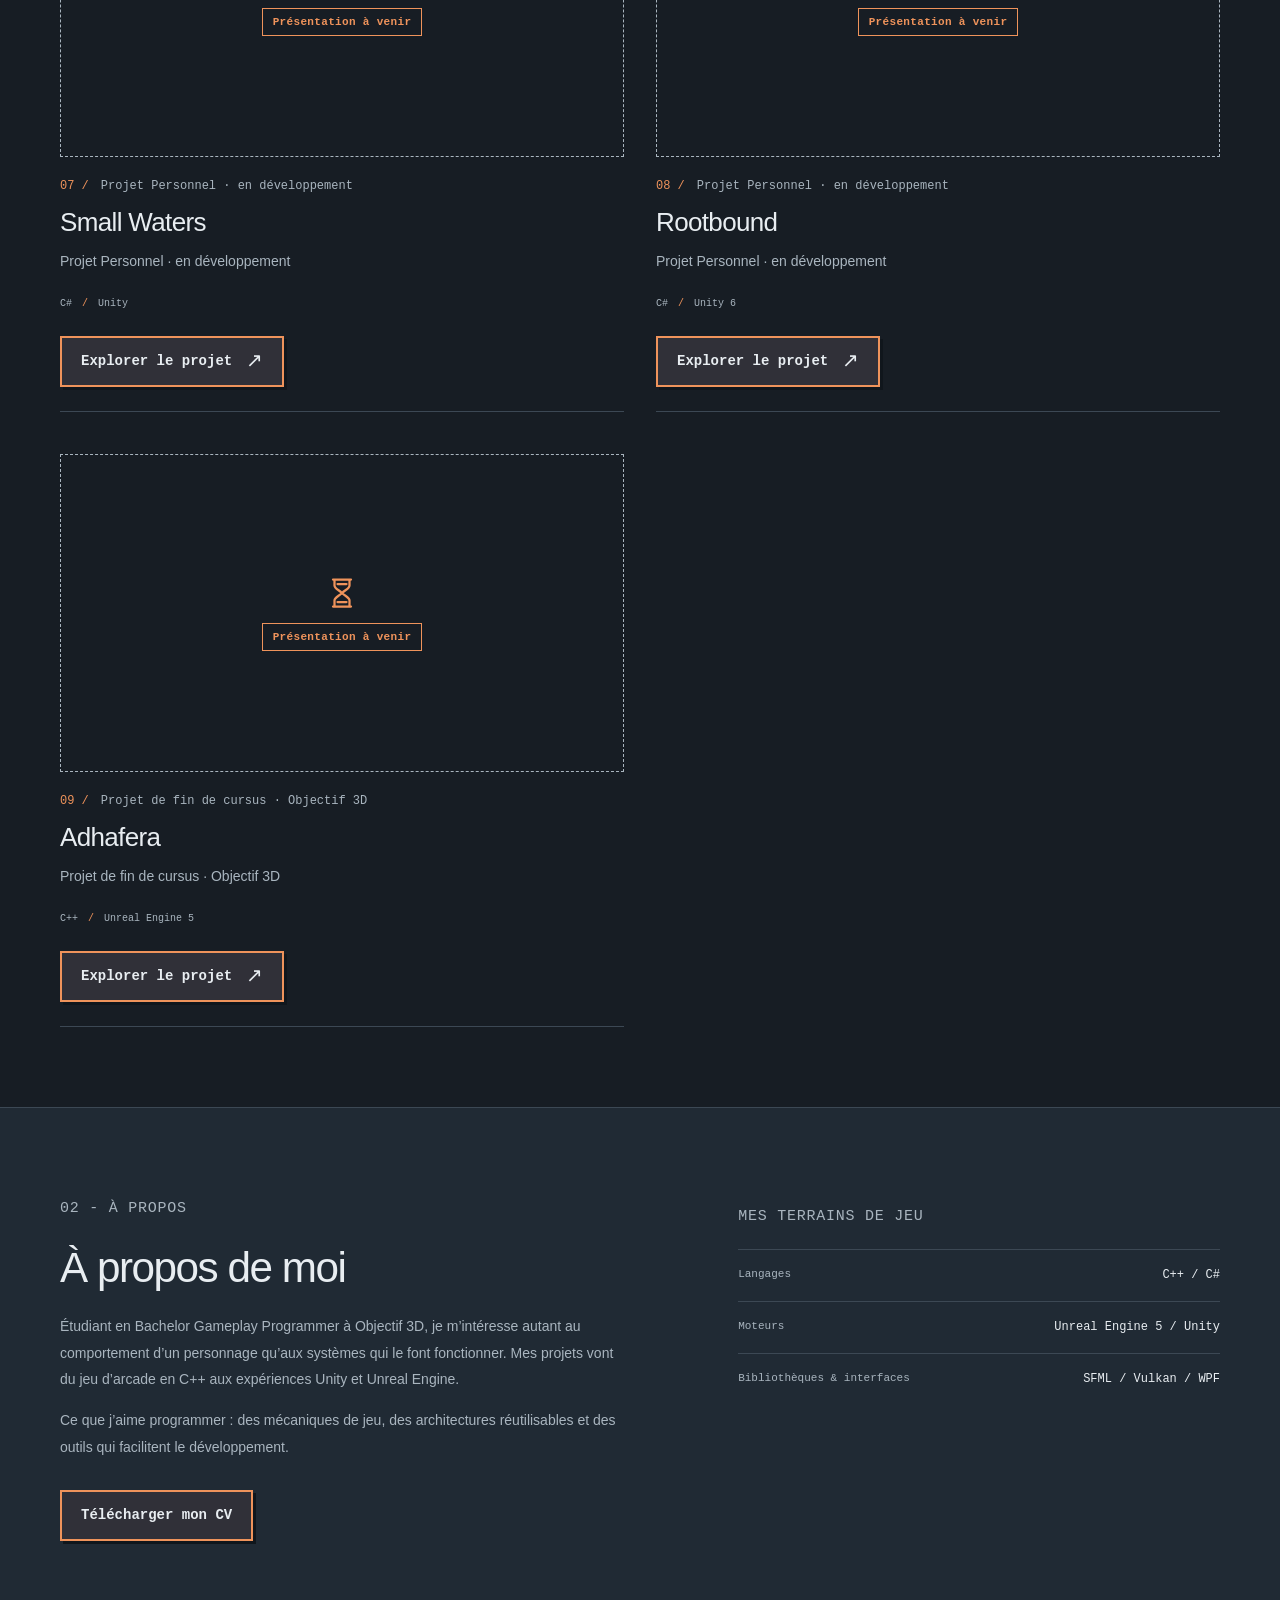
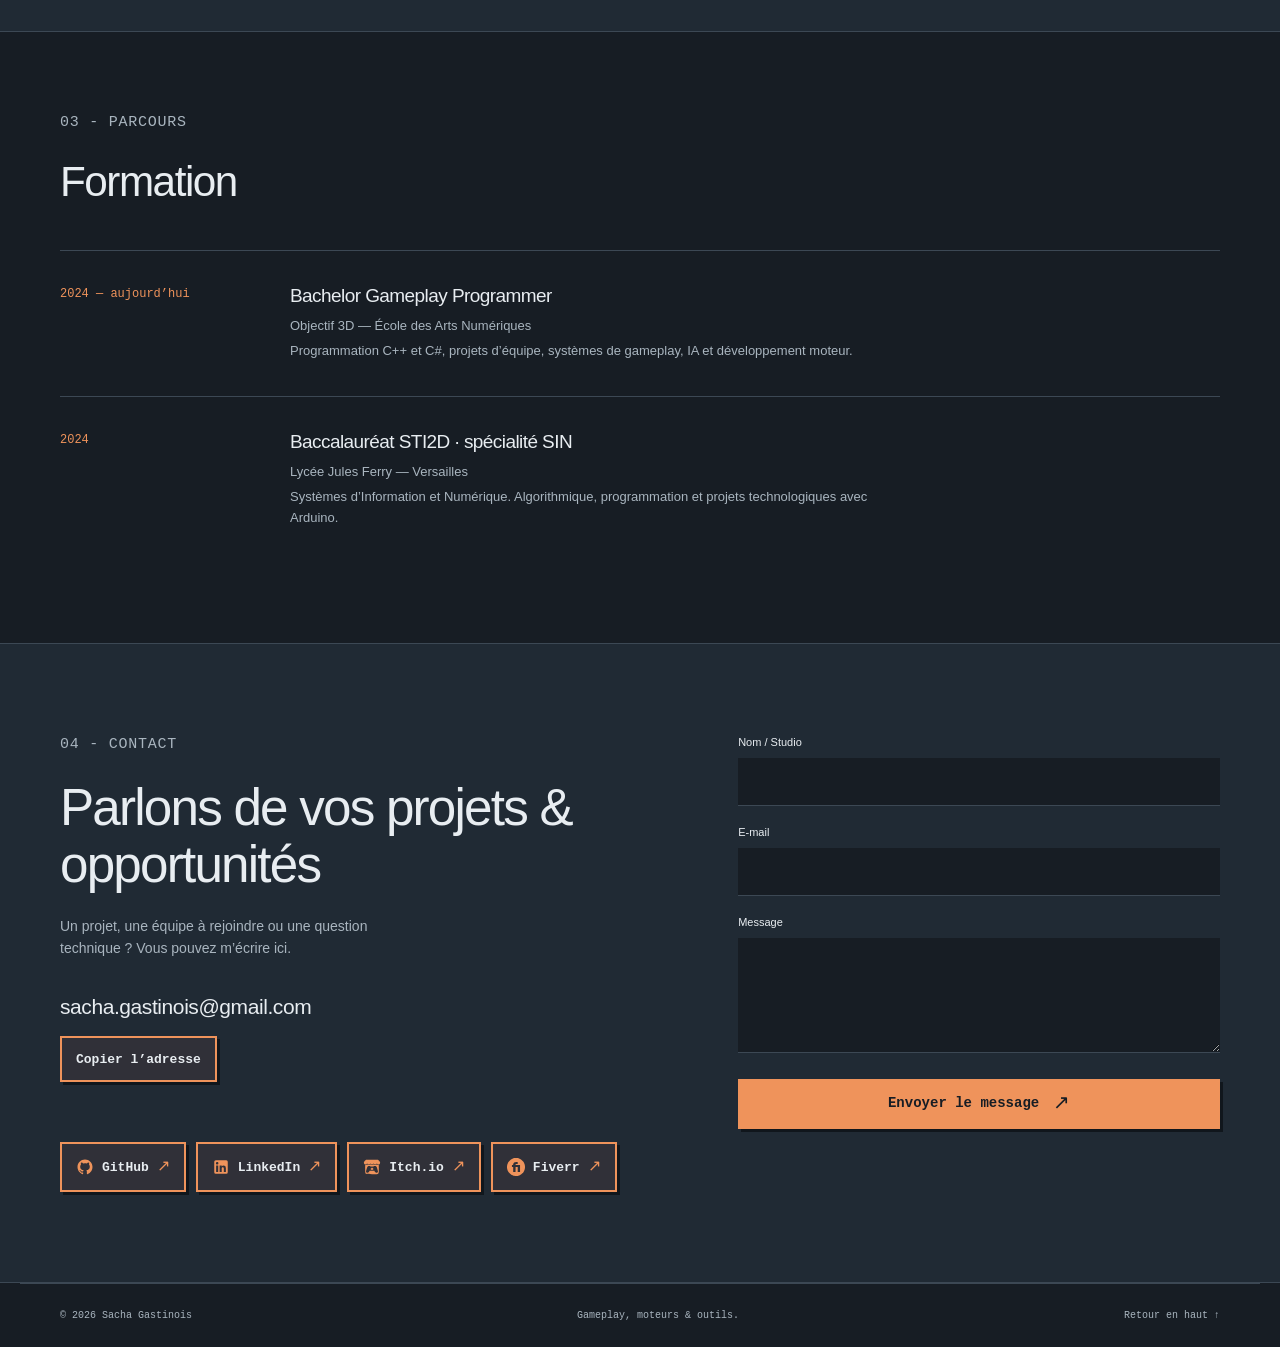
==== commit ac924f8d: "update update projects in progress" ====
--- a/index.html
+++ b/index.html
@@ -9,9 +9,9 @@
   <title>Sacha Gastinois — Gameplay Programmer</title>
   <link rel="icon" type="image/svg+xml" href="assets/favicon.svg">
   <script>try{const t=localStorage.getItem('portfolio-theme');if(t==='light'||t==='dark')document.documentElement.dataset.theme=t;}catch{}</script>
-  <link rel="stylesheet" href="css/style.css?v=studio-8-cta">
+  <link rel="stylesheet" href="css/style.css?v=coming-projects-1">
   <script src="js/previews.js?v=pause-icon-1" defer></script>
-  <script src="js/main.js?v=studio-8-cta" defer></script>
+  <script src="js/main.js?v=coming-projects-1" defer></script>
 </head>
 <body>
   <a class="skip-link" href="#main" data-copy="skip">Aller au contenu</a>
--- a/css/style.css
+++ b/css/style.css
@@ -297,3 +297,17 @@
   .hero-actions .button{flex-basis:230px}
   .project-page-nav a{flex:1 1 230px}
 }
+
+/* Work-in-progress presentations: a quiet workshop placeholder. */
+.is-coming .project-media{border:1px dashed var(--muted)}
+.project-placeholder.project-coming{
+  min-height:0;height:100%;border:0;align-items:center;justify-content:center;
+  padding:20px;gap:12px;text-align:center;background:transparent;
+}
+.project-coming .coming-icon{flex-shrink:0;color:var(--accent);}
+.project-coming .coming-label{
+  padding:5px 10px;border:1px solid var(--accent);color:var(--accent);
+  font:700 11px/1.5 "Courier New",monospace;letter-spacing:.03em;
+}
+.project-coming strong{padding:2px 8px;font-size:clamp(18px,2.2vw,26px);line-height:1.25;font-weight:500}
+@media(max-width:380px){.project-placeholder.project-coming{gap:8px;padding:12px}.project-coming .coming-icon{width:28px;height:28px}}
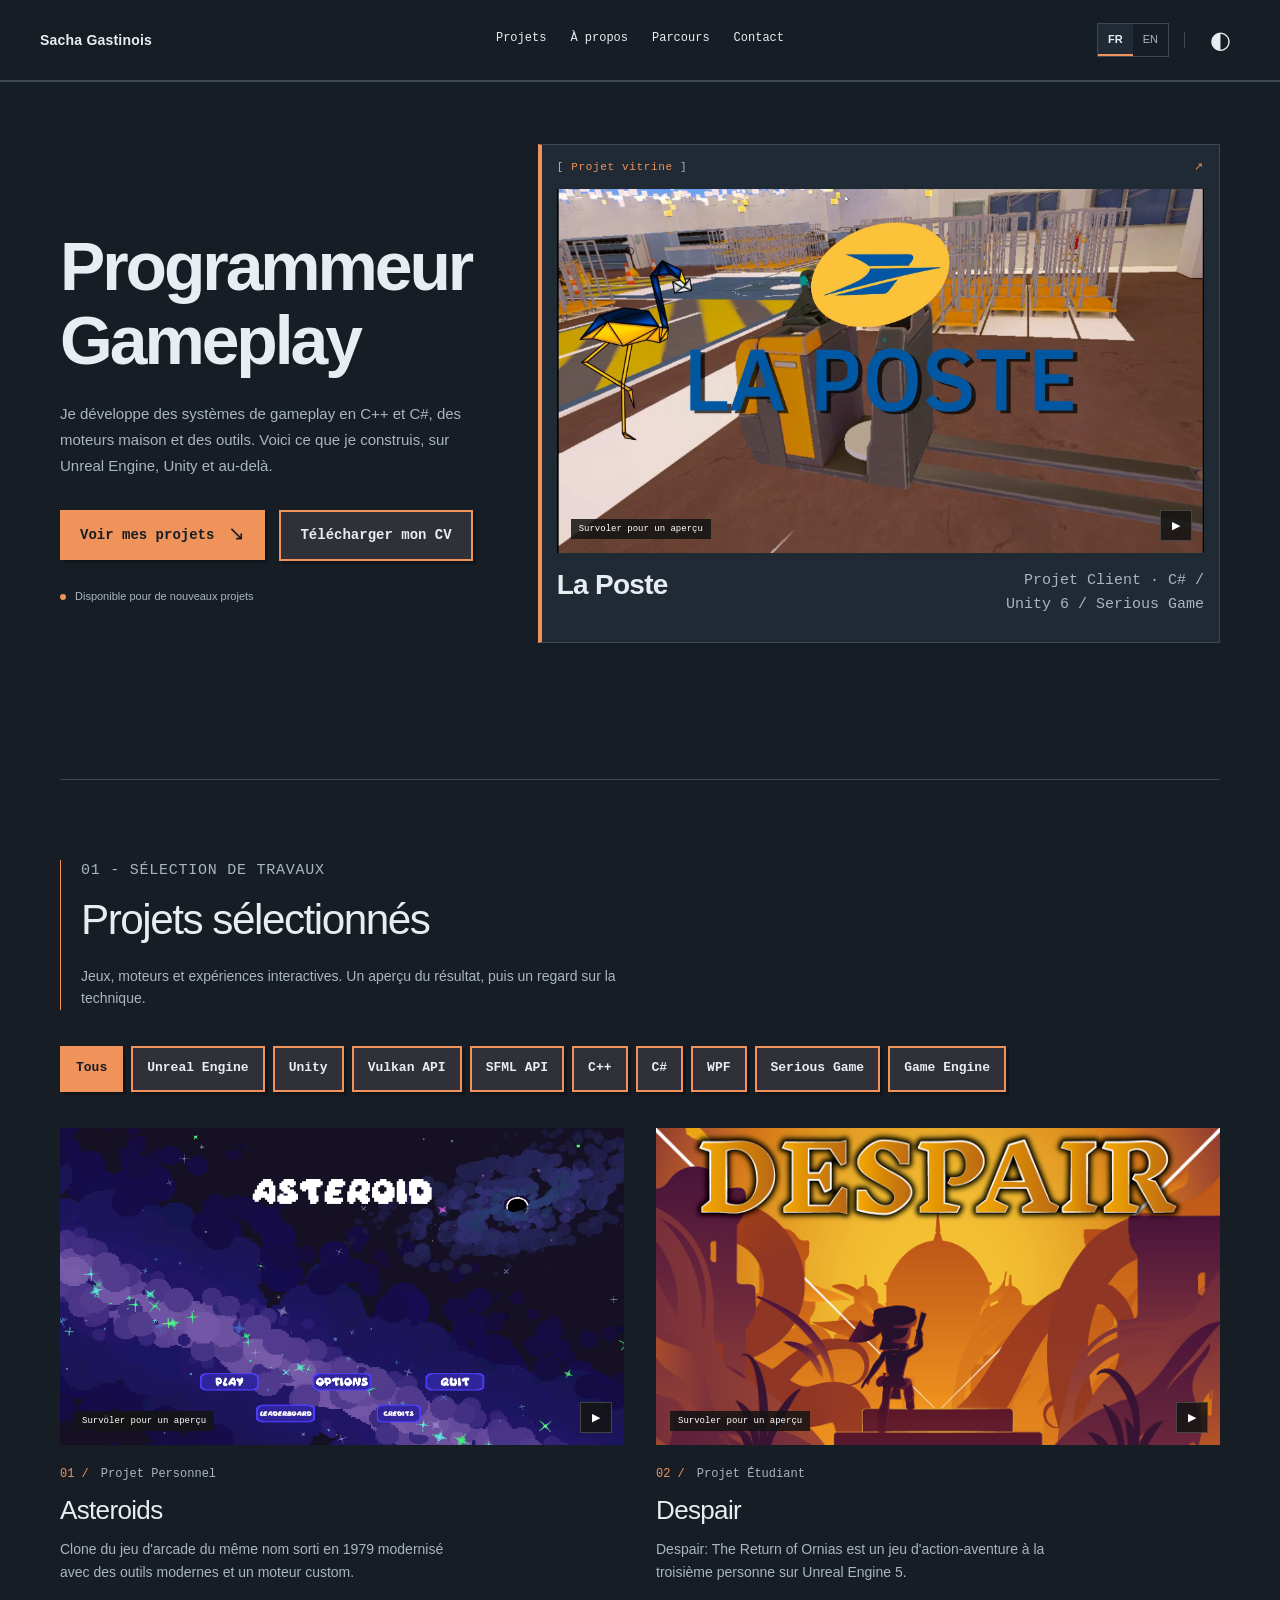
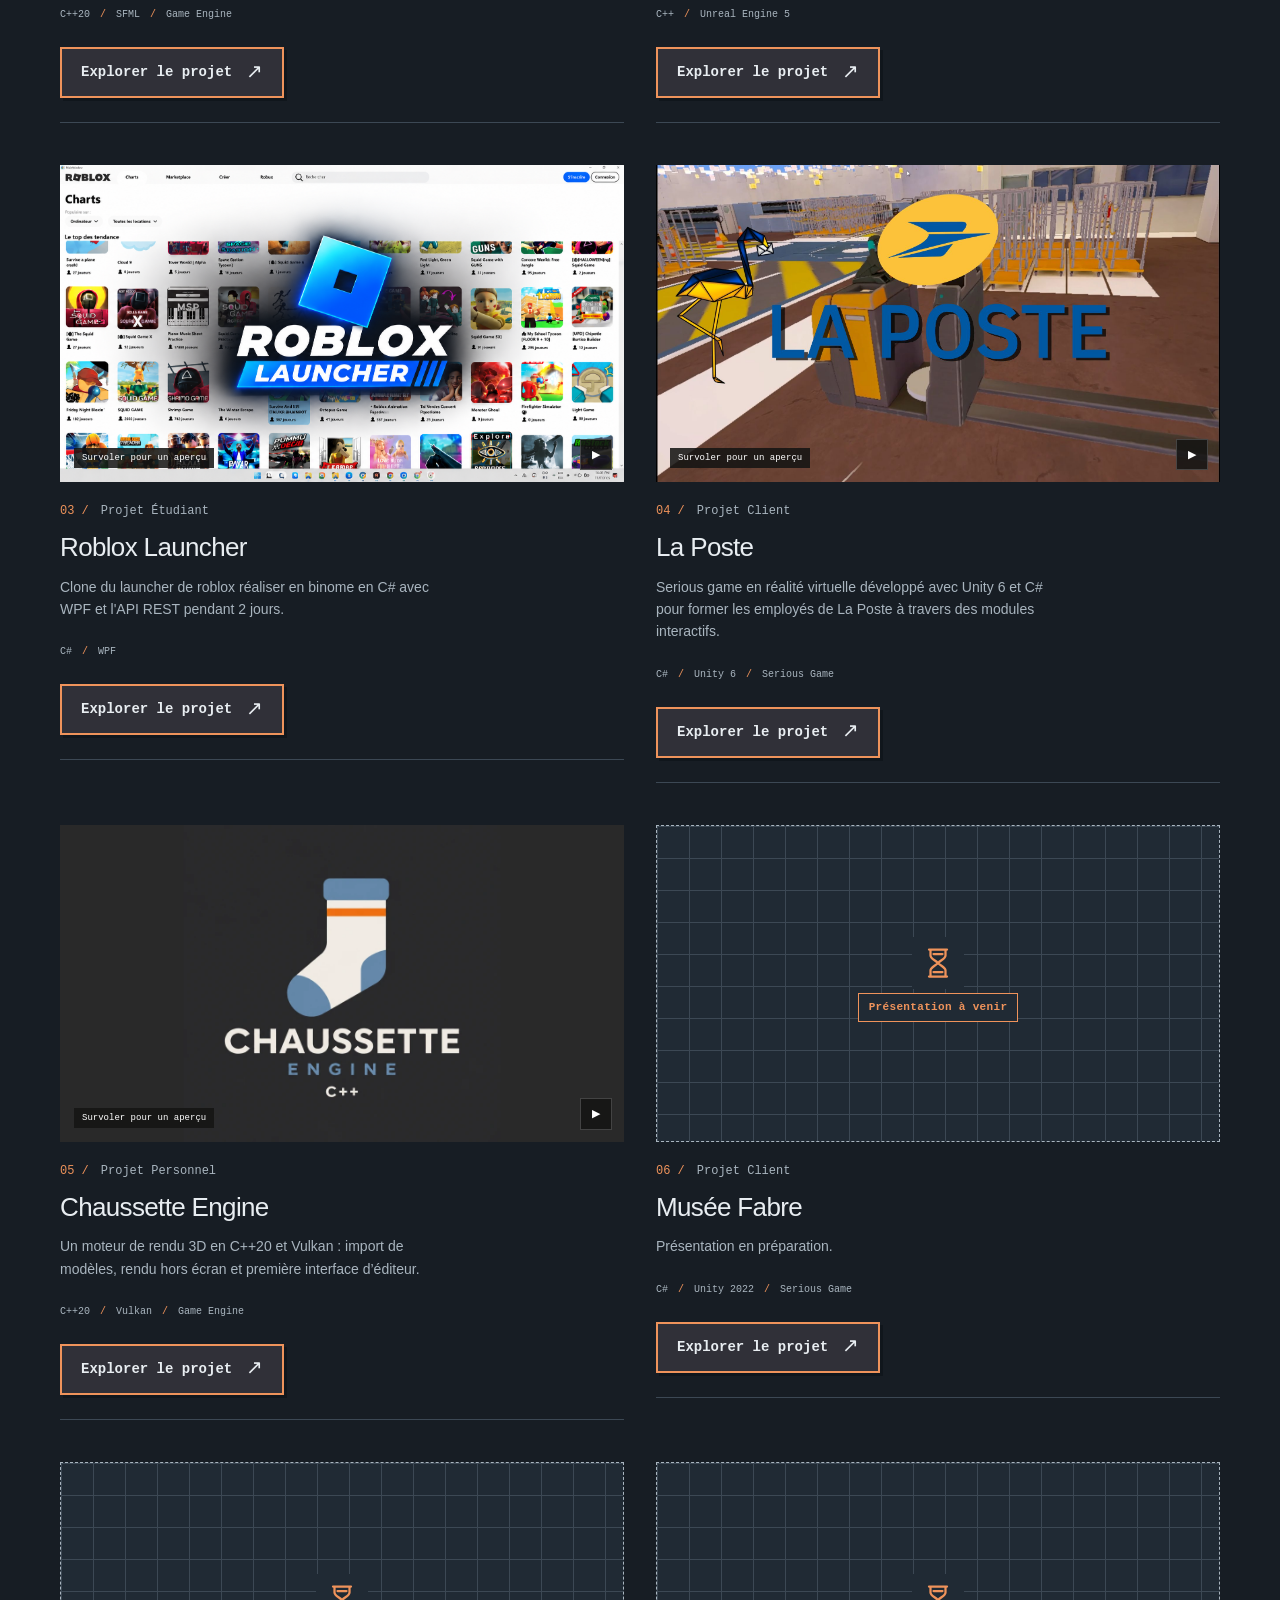
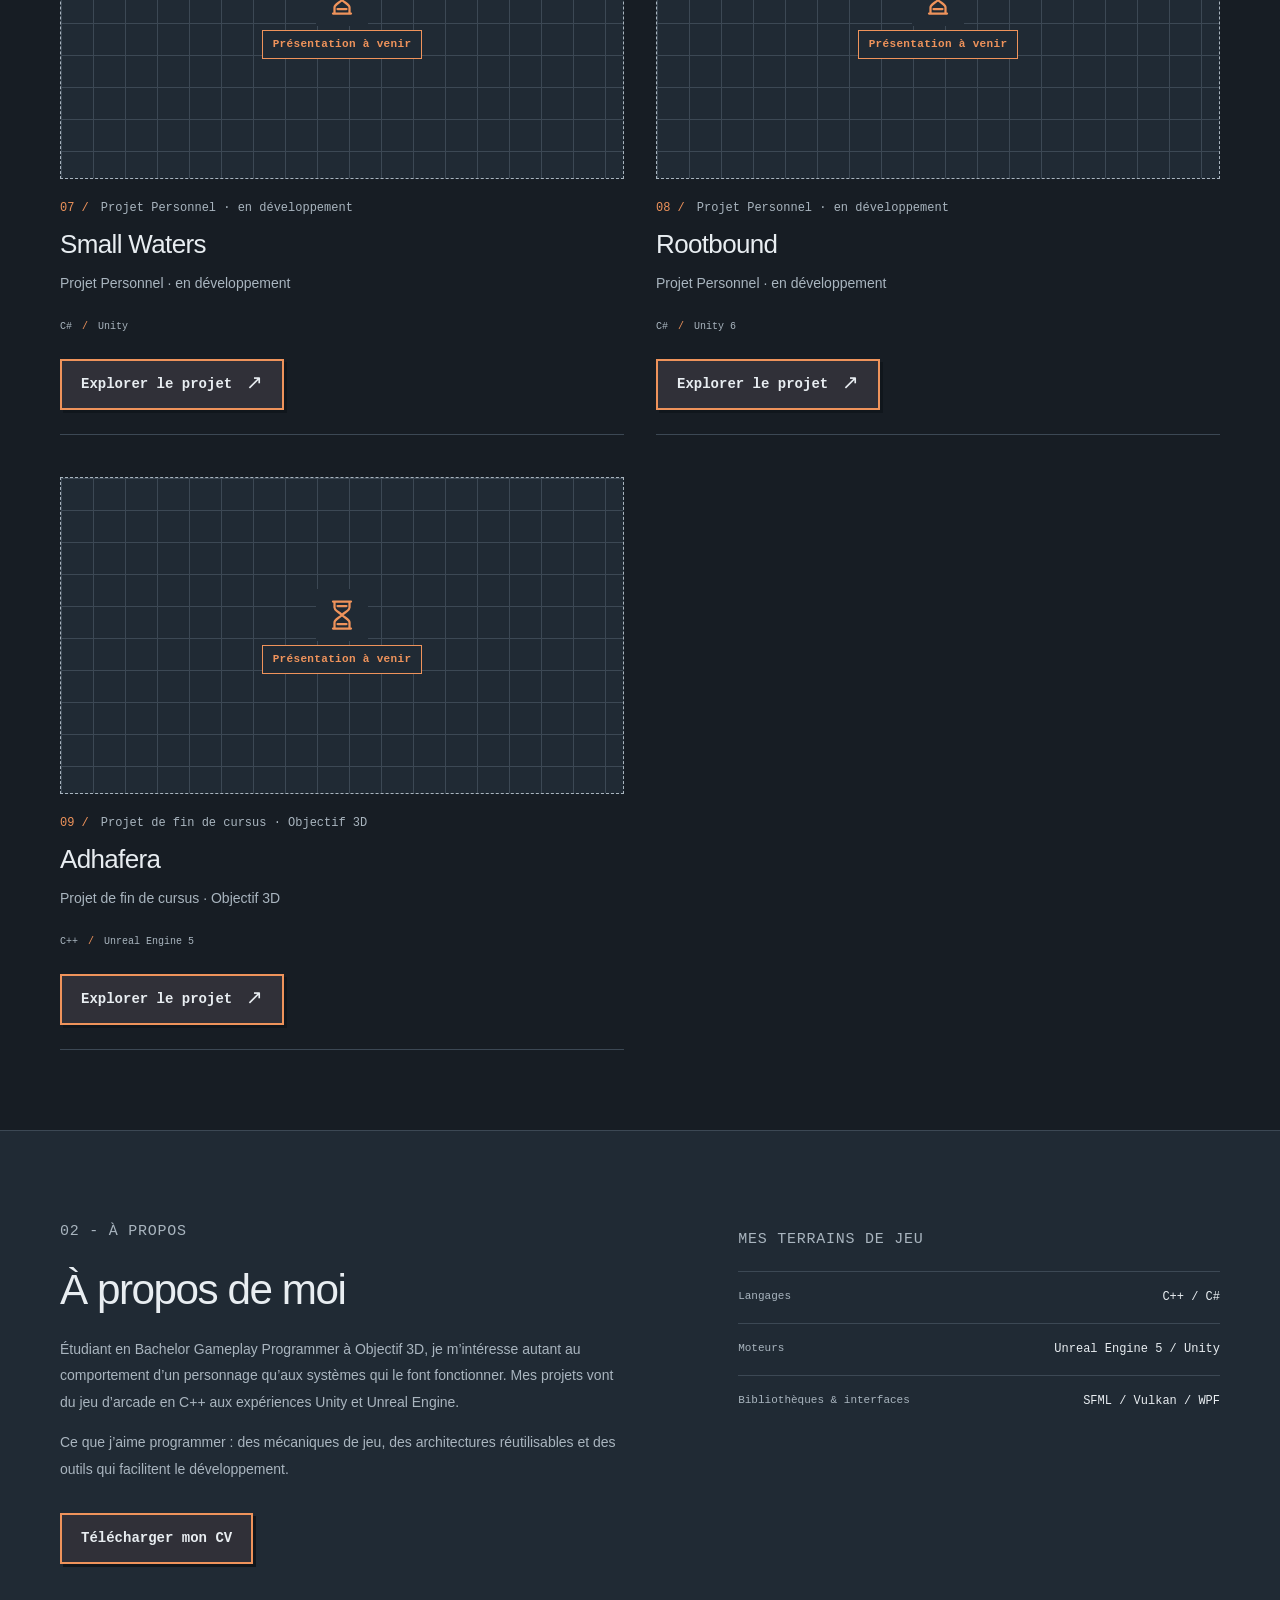
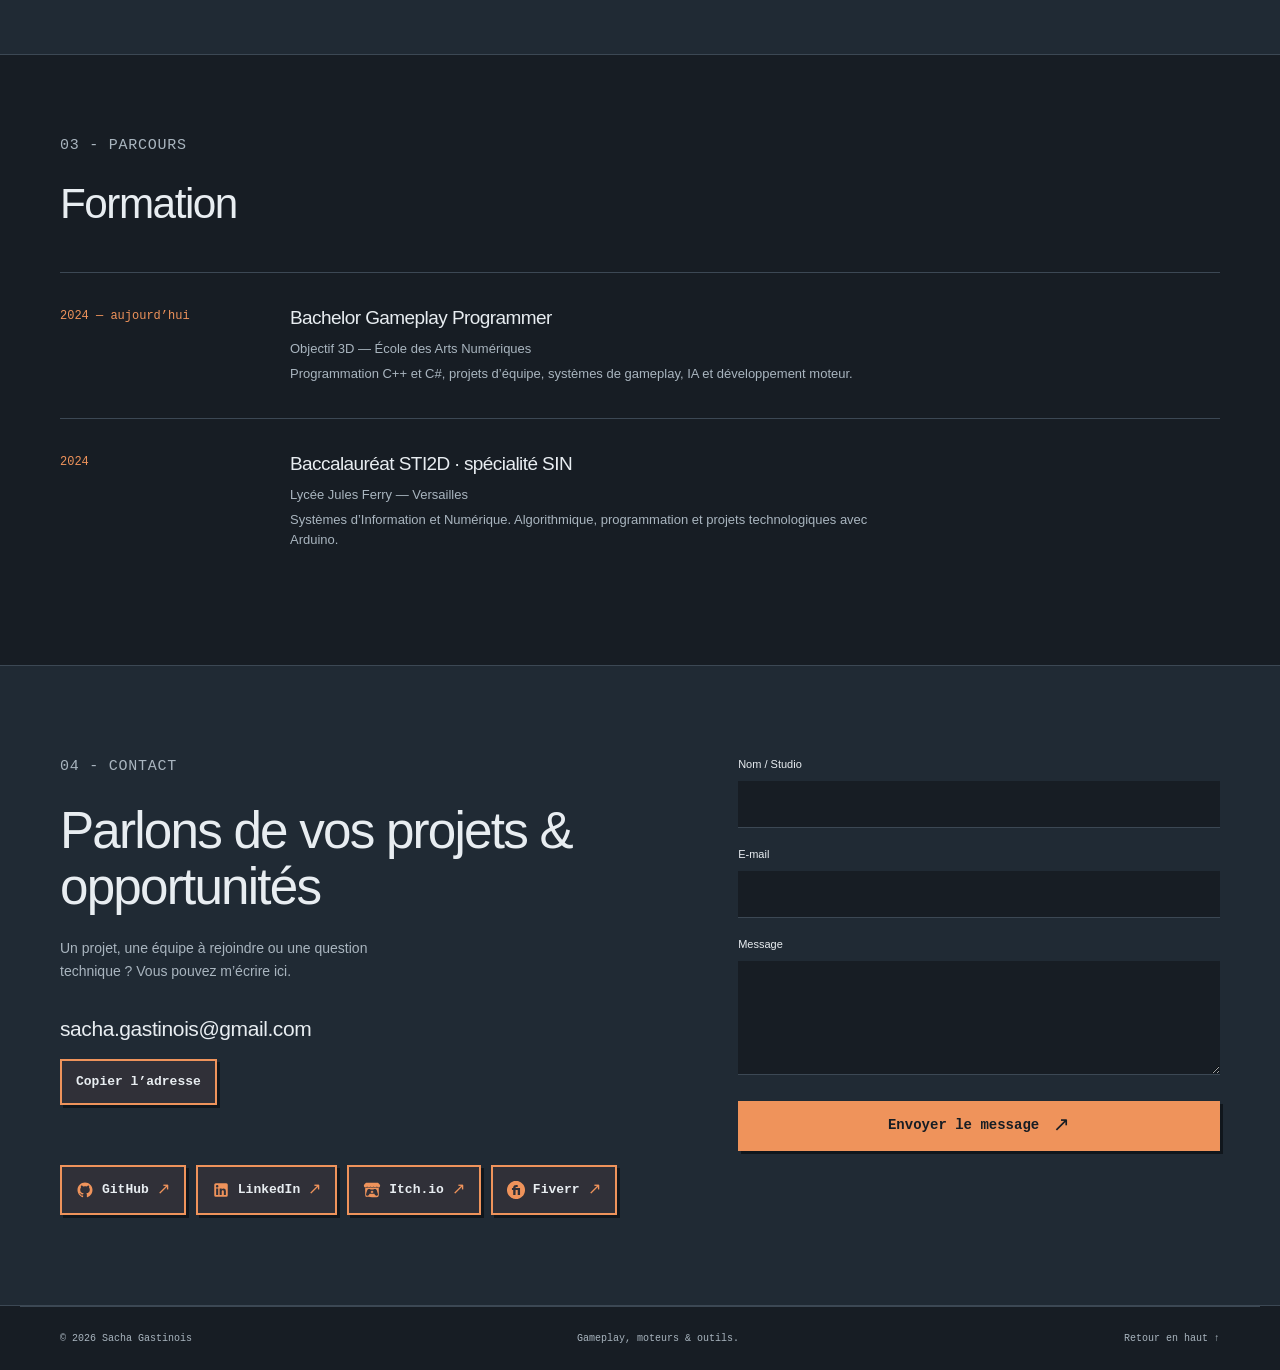
==== commit 310dabd3: "update finish chaussette engine" ====
--- a/index.html
+++ b/index.html
@@ -9,7 +9,7 @@
   <title>Sacha Gastinois — Gameplay Programmer</title>
   <link rel="icon" type="image/svg+xml" href="assets/favicon.svg">
   <script>try{const t=localStorage.getItem('portfolio-theme');if(t==='light'||t==='dark')document.documentElement.dataset.theme=t;}catch{}</script>
-  <link rel="stylesheet" href="css/style.css?v=coming-projects-1">
+  <link rel="stylesheet" href="css/style.css?v=chaussetteengine-1">
   <script src="js/previews.js?v=pause-icon-1" defer></script>
   <script src="js/main.js?v=coming-projects-1" defer></script>
 </head>
--- a/css/style.css
+++ b/css/style.css
@@ -299,15 +299,21 @@
 }
 
 /* Work-in-progress presentations: a quiet workshop placeholder. */
-.is-coming .project-media{border:1px dashed var(--muted)}
+.is-coming .project-media{background:var(--surface);border:1px dashed var(--muted)}
 .project-placeholder.project-coming{
   min-height:0;height:100%;border:0;align-items:center;justify-content:center;
   padding:20px;gap:12px;text-align:center;background:transparent;
-}
-.project-coming .coming-icon{flex-shrink:0;color:var(--accent);}
+  background-image:linear-gradient(var(--line) 1px,transparent 1px),linear-gradient(90deg,var(--line) 1px,transparent 1px);
+  background-size:32px 32px;
+}
+.project-coming .coming-icon{flex-shrink:0;color:var(--accent);background:var(--surface);box-shadow:0 0 0 8px var(--surface)}
 .project-coming .coming-label{
-  padding:5px 10px;border:1px solid var(--accent);color:var(--accent);
+  padding:5px 10px;border:1px solid var(--accent);background:var(--surface);color:var(--accent);
   font:700 11px/1.5 "Courier New",monospace;letter-spacing:.03em;
 }
-.project-coming strong{padding:2px 8px;font-size:clamp(18px,2.2vw,26px);line-height:1.25;font-weight:500}
+.project-coming strong{padding:2px 8px;background:var(--surface);font-size:clamp(18px,2.2vw,26px);line-height:1.25;font-weight:500}
 @media(max-width:380px){.project-placeholder.project-coming{gap:8px;padding:12px}.project-coming .coming-icon{width:28px;height:28px}}
+
+/* Keep the Chaussette Engine preview fully visible. */
+.project-media[data-id="chaussette-engine"]{background:#292929}
+.project-media[data-id="chaussette-engine"] img{object-fit:contain;padding:0}
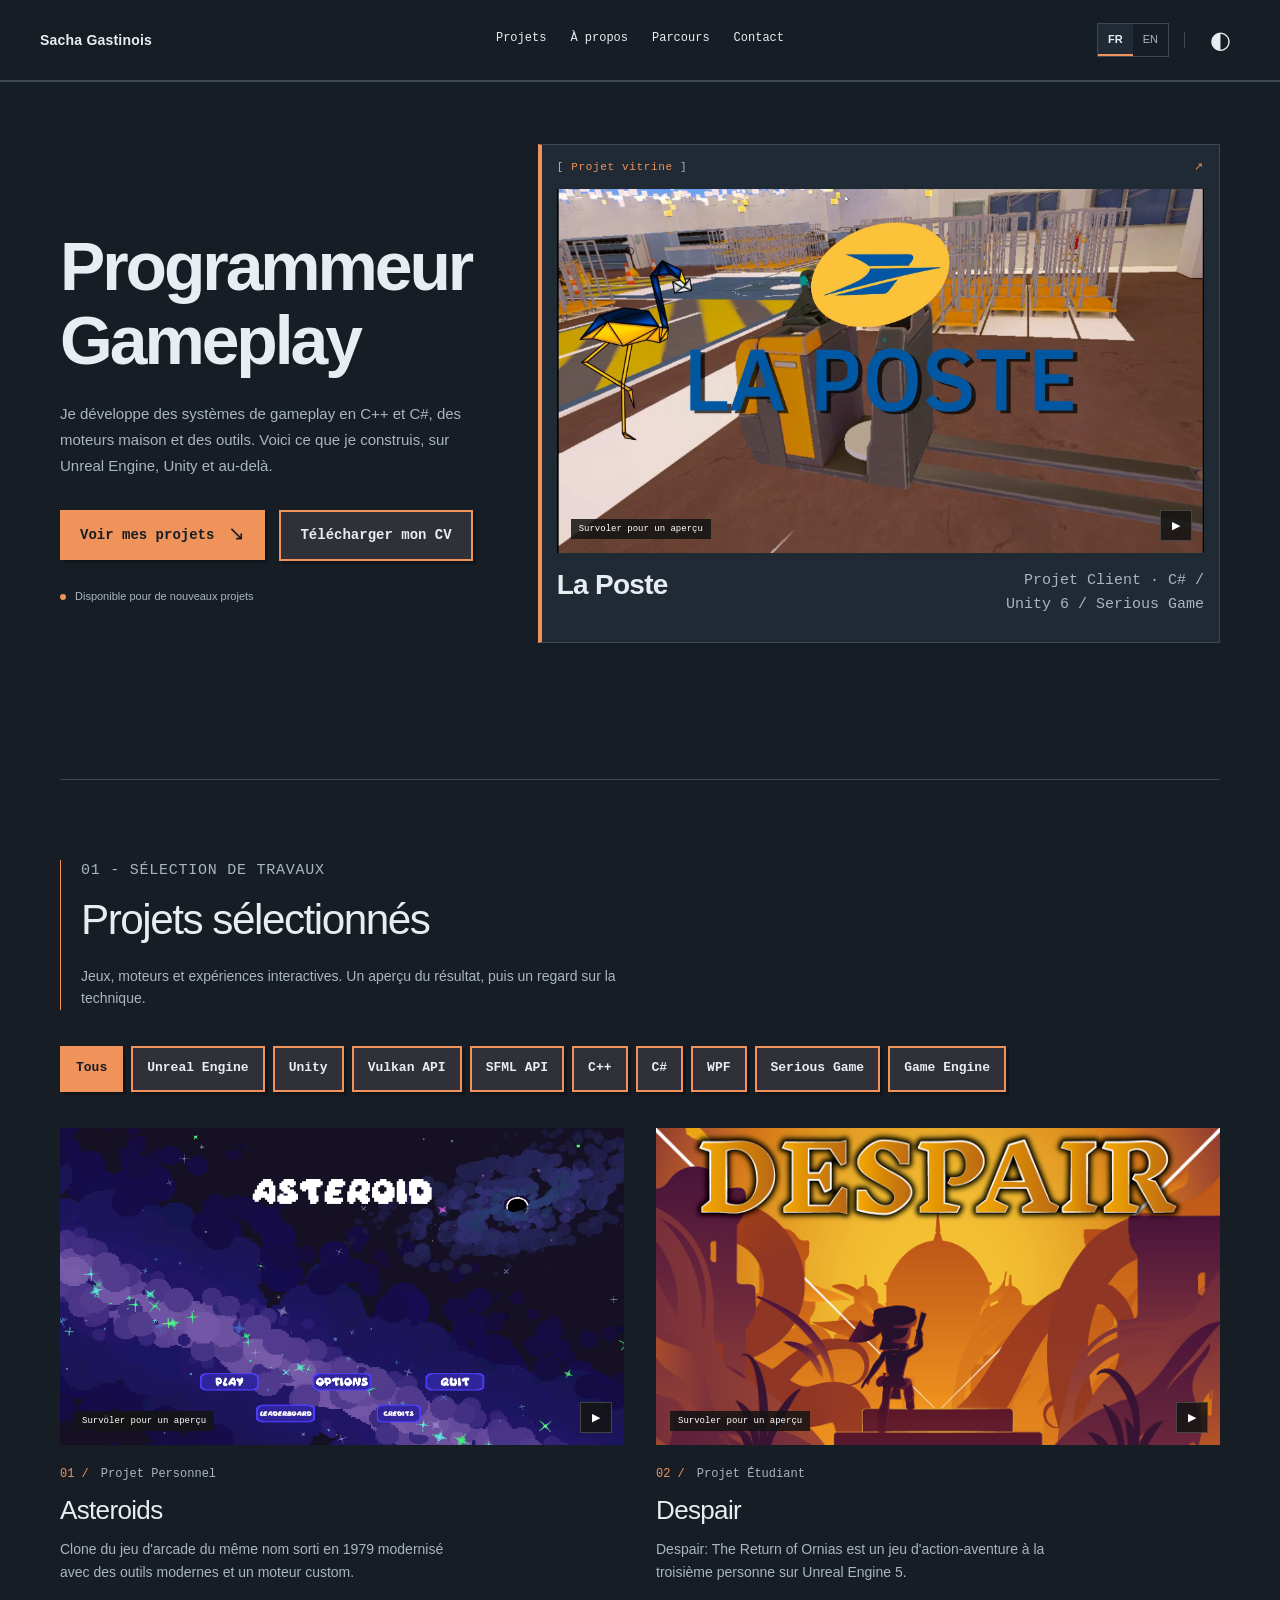
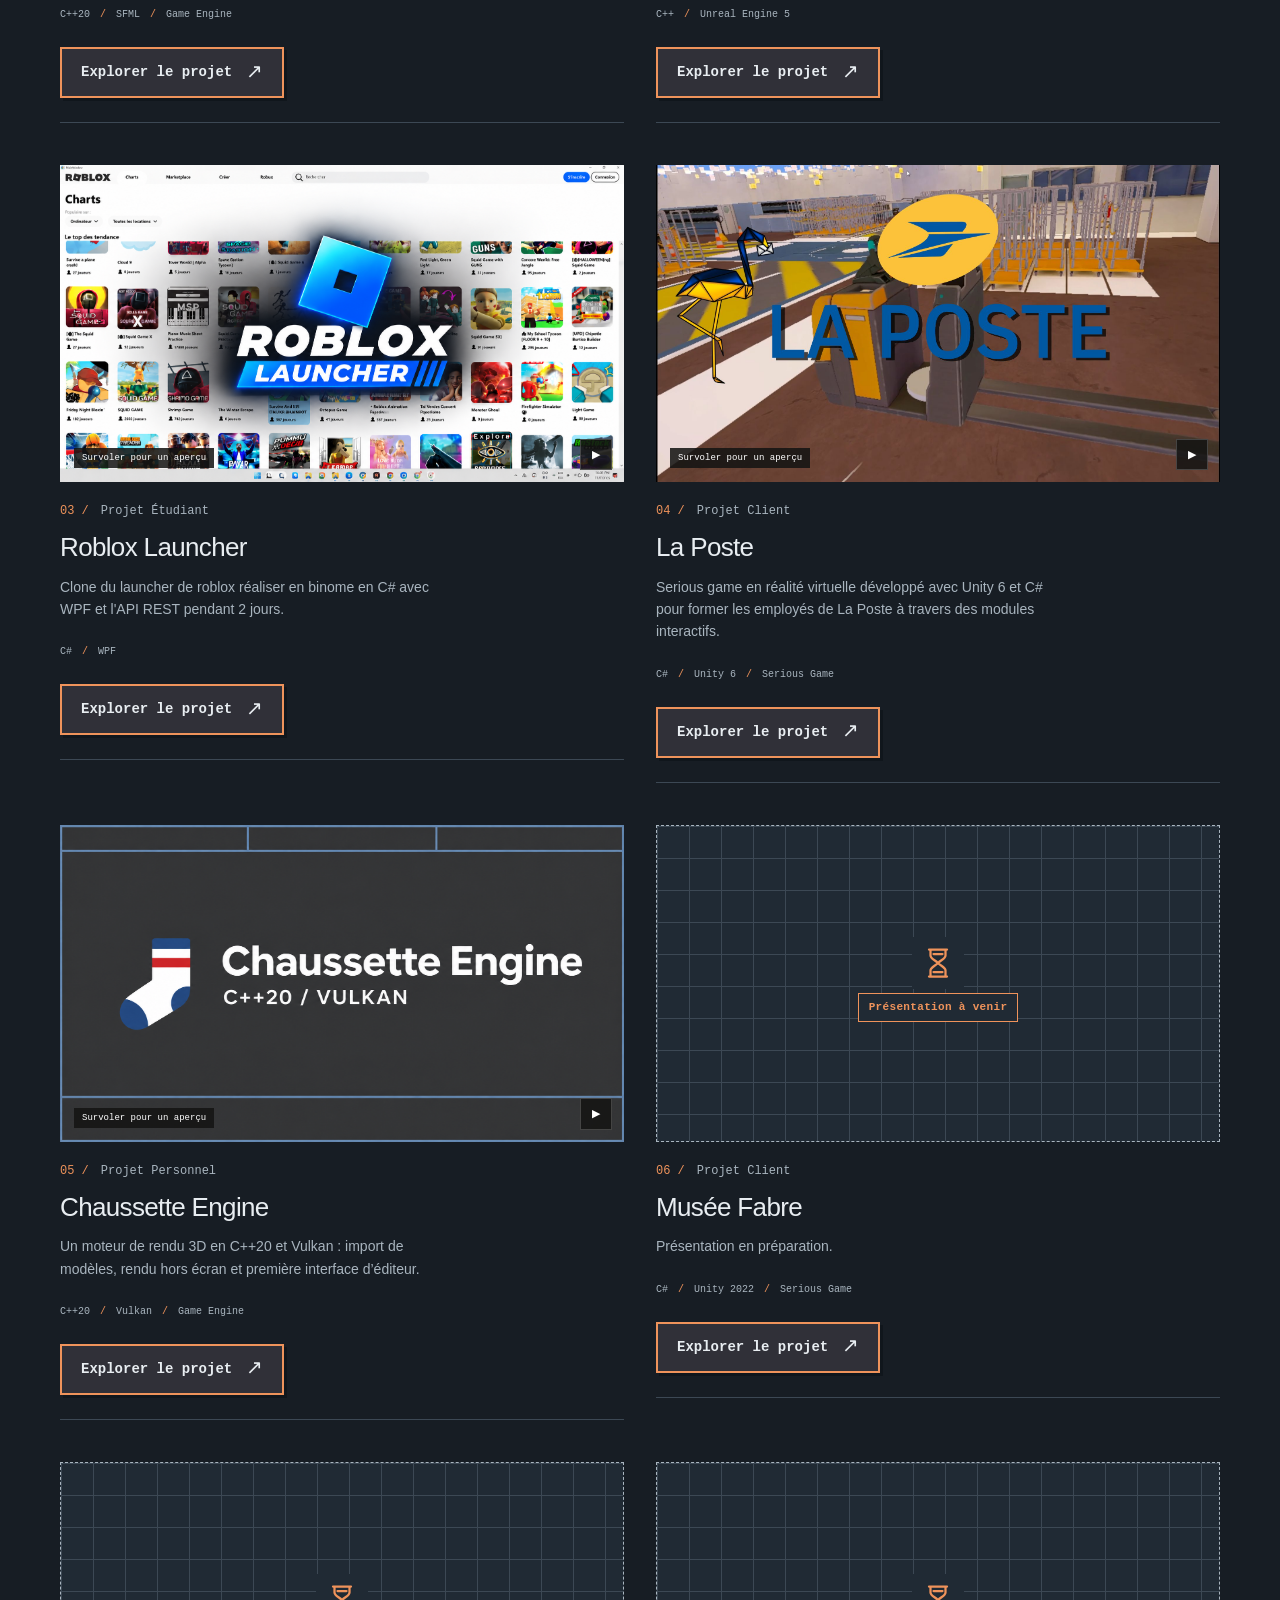
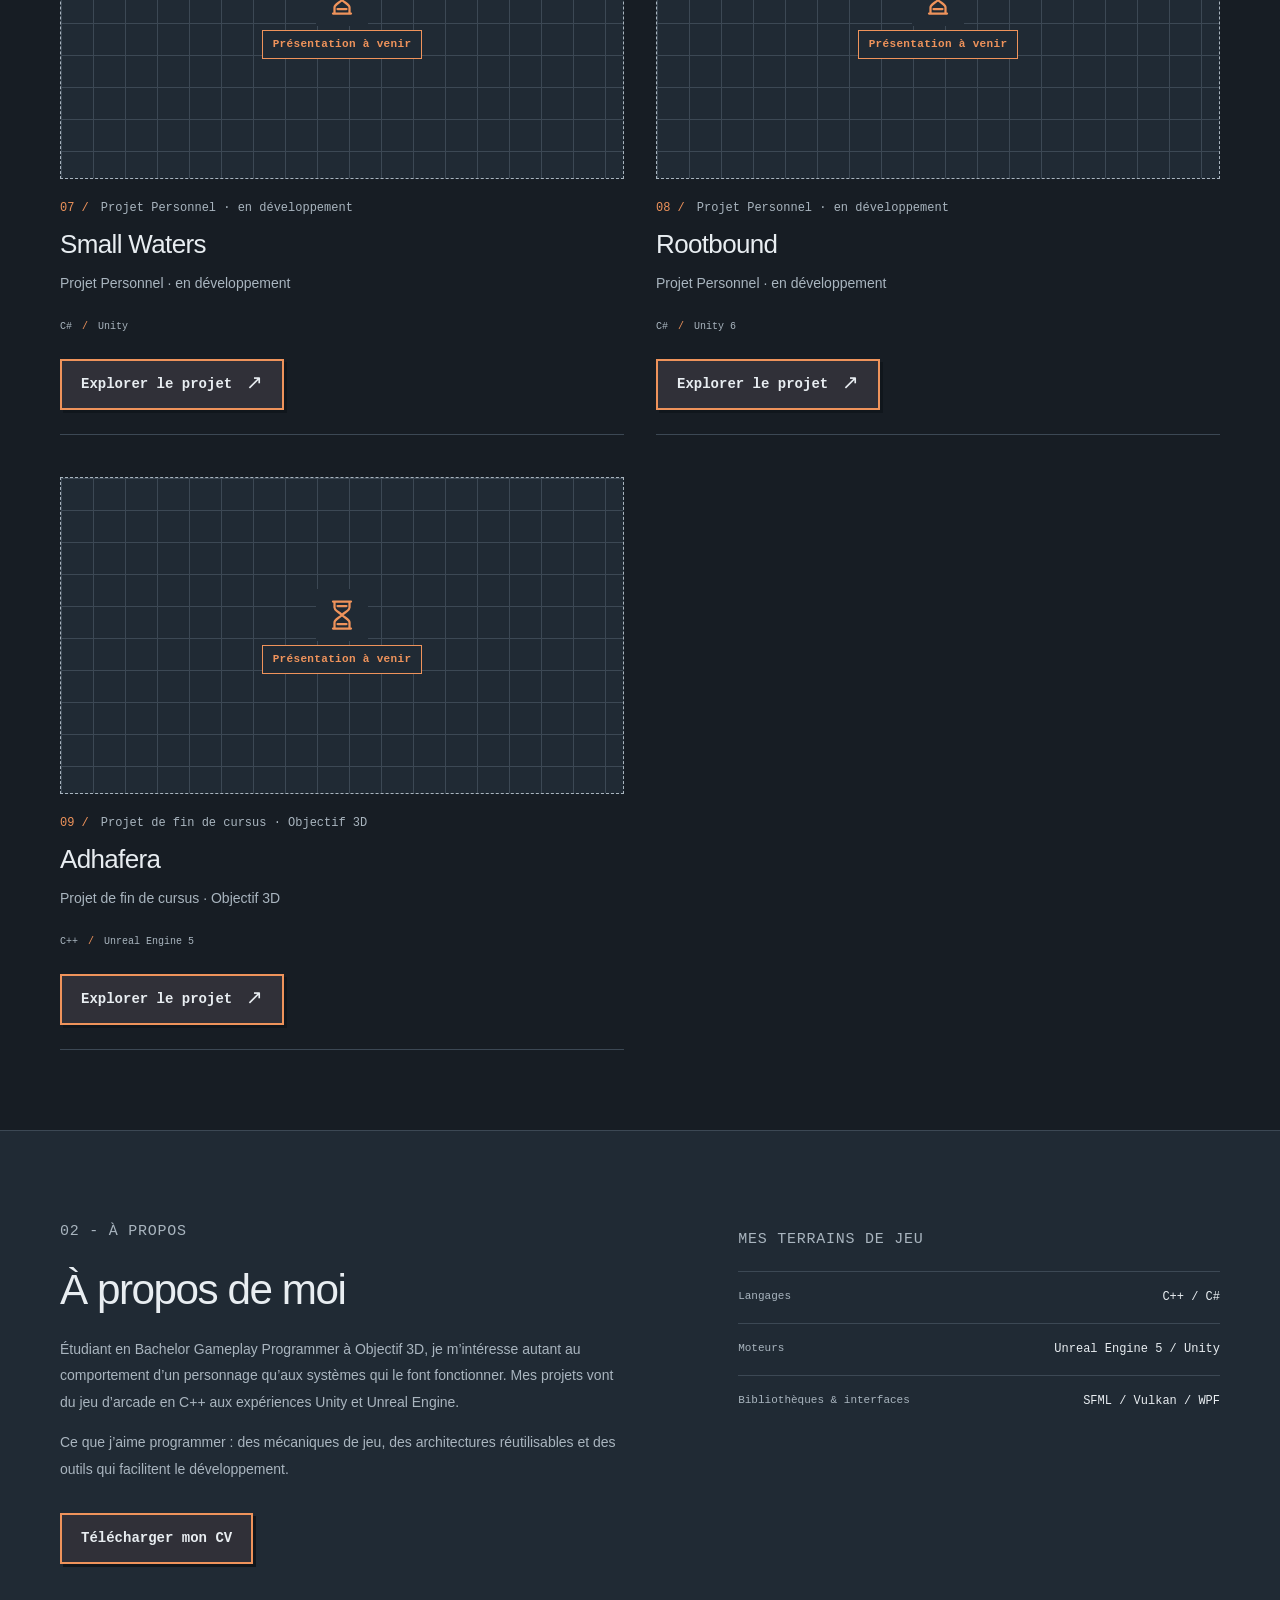
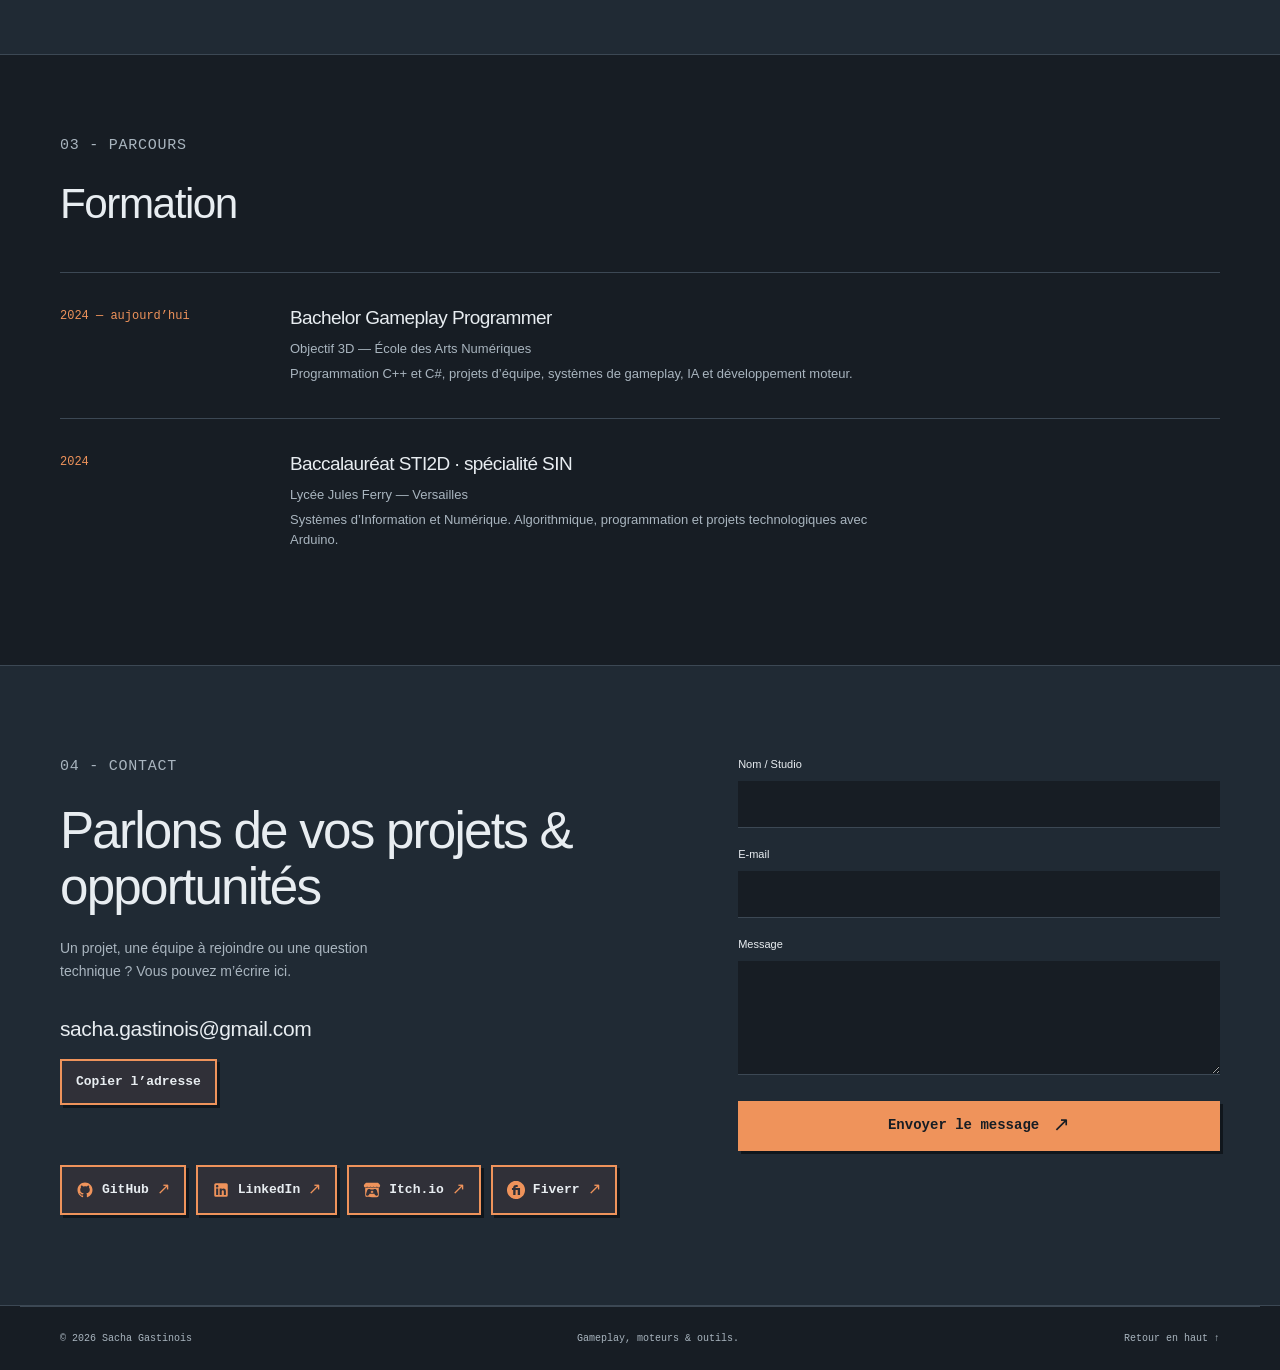
==== commit 01e77418: "update update icon update read me" ====
--- a/index.html
+++ b/index.html
@@ -7,7 +7,7 @@
   <meta name="theme-color" content="#171d24">
   <meta name="description" content="Sacha Gastinois, Gameplay Programmer. Projets C++, C#, Unreal Engine, Unity et moteurs maison.">
   <title>Sacha Gastinois — Gameplay Programmer</title>
-  <link rel="icon" type="image/svg+xml" href="assets/favicon.svg">
+  <link rel="icon" type="image/svg+xml" href="assets/favicon.svg?v=sg-20261117">
   <script>try{const t=localStorage.getItem('portfolio-theme');if(t==='light'||t==='dark')document.documentElement.dataset.theme=t;}catch{}</script>
   <link rel="stylesheet" href="css/style.css?v=chaussetteengine-1">
   <script src="js/previews.js?v=pause-icon-1" defer></script>
--- a/css/style.css
+++ b/css/style.css
@@ -315,5 +315,5 @@
 @media(max-width:380px){.project-placeholder.project-coming{gap:8px;padding:12px}.project-coming .coming-icon{width:28px;height:28px}}
 
 /* Keep the Chaussette Engine preview fully visible. */
-.project-media[data-id="chaussette-engine"]{background:#292929}
+.project-media[data-id="chaussette-engine"]{background:hwb(0 16% 84%)}
 .project-media[data-id="chaussette-engine"] img{object-fit:contain;padding:0}
